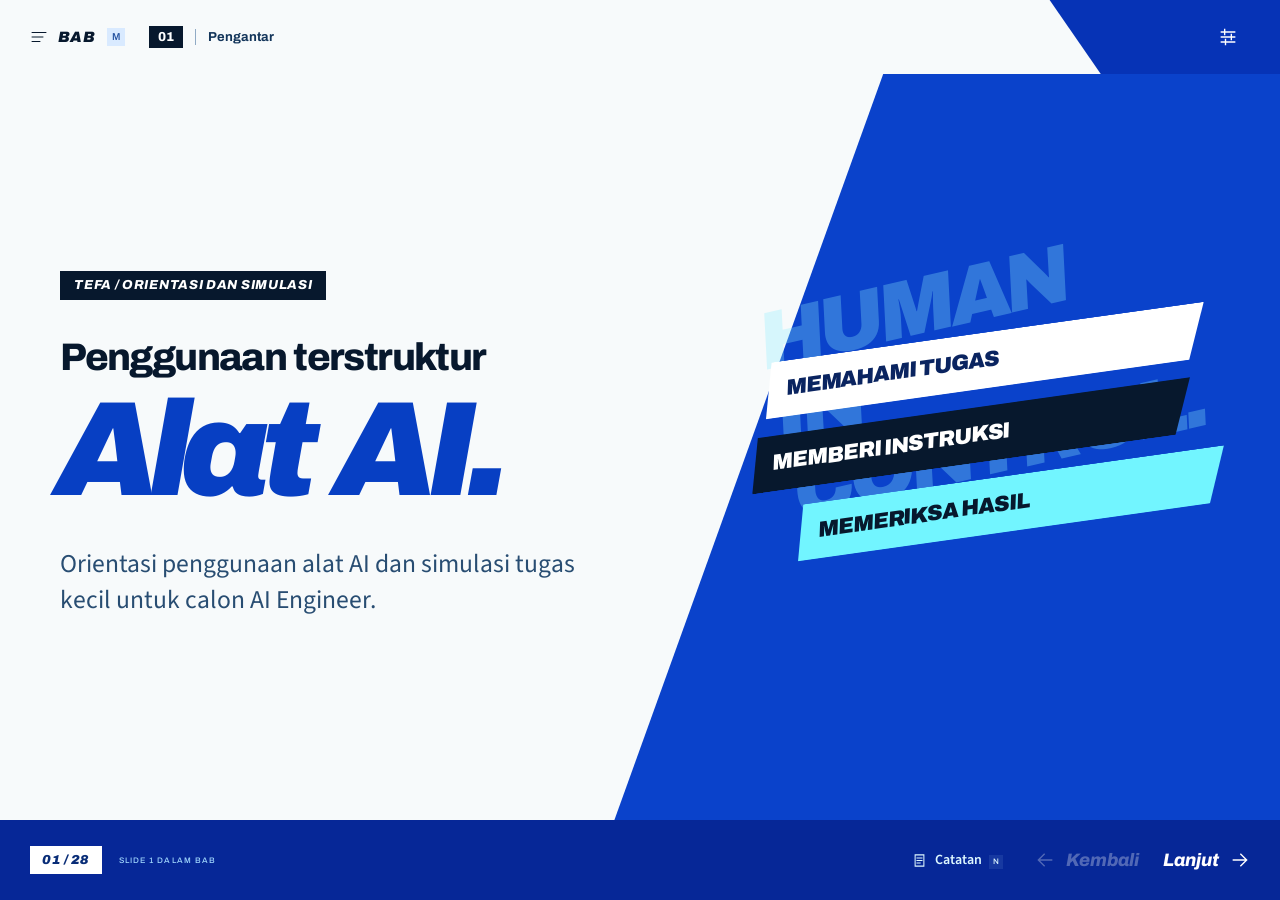
==== index.html @ 9e781122 "first commit" ====
<!doctype html>
<html lang="id">
<head>
  <meta charset="utf-8">
  <meta name="viewport" content="width=device-width, initial-scale=1">
  <meta name="theme-color" content="#07182d">
  <meta name="description" content="Presentasi pemateri TEFA tentang mengarahkan pekerjaan AI, menilai rencana, dan menerima hasil berdasarkan bukti.">
  <title>Belajar Menggunakan AI untuk Membantu Coding · TEFA</title>
  <link rel="icon" href="favicon.svg" type="image/svg+xml">
  <link rel="stylesheet" href="styles.css">
  <link rel="stylesheet" href="calendar.css">
  <link rel="stylesheet" href="pause-menu.css">
  <link rel="stylesheet" href="presentation.css">
  <script src="content.js" defer></script>
  <script src="water.js" defer></script>
  <script src="calendar.js" defer></script>
  <script src="pause-menu.js" defer></script>
  <script src="app.js" defer></script>
</head>
<body>
  <svg class="svg-library" xmlns="http://www.w3.org/2000/svg" aria-hidden="true"><defs>
    <symbol id="i-arrow" viewBox="0 0 24 24"><path d="M4 12h15M13 5l7 7-7 7"/></symbol>
    <symbol id="i-close" viewBox="0 0 24 24"><path d="m5 5 14 14M19 5 5 19"/></symbol>
    <symbol id="i-menu" viewBox="0 0 24 24"><path d="M3 6h18M3 12h14M3 18h10"/></symbol>
    <symbol id="i-settings" viewBox="0 0 24 24"><path d="M4 6h16M4 12h16M4 18h16M8 3v6M16 9v6M9 15v6"/></symbol>
    <symbol id="i-notes" viewBox="0 0 24 24"><path d="M5 3h14v18H5zM8 8h8M8 12h8M8 16h5"/></symbol>
    <symbol id="i-check" viewBox="0 0 24 24"><path d="m5 12 4 4L20 5"/></symbol>
    <symbol id="i-full" viewBox="0 0 24 24"><path d="M9 3H3v6m12-6h6v6M3 15v6h6m12-6v6h-6"/></symbol>
  </defs></svg>
  <a class="skip-link" href="#slide">Langsung ke materi</a>

  <div id="app-shell" class="app-shell">
    <header class="topbar">
      <button id="menu-button" class="chapter-trigger" aria-label="Buka menu bab (M)" aria-haspopup="dialog"><svg><use href="#i-menu"/></svg><span>BAB</span><kbd>M</kbd></button>
      <div class="chapter-context"><span id="chapter-label">01</span><span class="context-divider"></span><strong id="chapter-name">Pengantar</strong></div>
      <div class="header-right"><span id="phase-moon" aria-hidden="true"></span><button id="settings-button" class="icon-button" aria-label="Buka kontrol pemateri" title="Kontrol pemateri"><svg><use href="#i-settings"/></svg></button></div>
    </header>
    <main id="stage" class="stage" aria-label="Materi presentasi"><article id="slide" class="slide" tabindex="-1"></article></main>
    <footer class="slide-footer">
      <div class="footer-location"><strong id="deck-counter">01 / 28</strong><span id="local-counter">SLIDE 1 DALAM BAB</span></div>
      <div class="footer-controls"><button id="notes-button" class="notes-toggle" aria-label="Catatan pemateri" aria-expanded="false" aria-controls="notes-panel"><svg aria-hidden="true"><use href="#i-notes"/></svg><span>Catatan <kbd>N</kbd></span></button><div class="slide-navigation"><button id="previous-button" class="nav-button" aria-label="Slide sebelumnya"><svg class="arrow-back"><use href="#i-arrow"/></svg><span>Kembali</span></button><button id="next-button" class="nav-button nav-next" aria-label="Slide berikutnya"><span>Lanjut</span><svg><use href="#i-arrow"/></svg></button></div></div>
    </footer>
    <section id="notes-panel" class="notes-panel" aria-labelledby="notes-title" hidden><div class="notes-heading"><h2 id="notes-title">Catatan pemateri</h2><button id="close-notes" class="icon-button" aria-label="Tutup catatan"><svg><use href="#i-close"/></svg></button></div><ul id="notes-content"></ul></section>
  </div>
  <button id="exit-clean" class="exit-clean" hidden>Keluar fokus materi <kbd>Esc</kbd></button>

  <dialog id="chapter-menu" class="chapter-menu" aria-labelledby="menu-heading">
    <canvas id="water-surface" class="water-surface" aria-hidden="true"></canvas>
    <div class="menu-cut" aria-hidden="true"><span class="menu-title menu-title--light">TEFA</span><div class="menu-title-mask"><span class="menu-title">TEFA</span></div></div>
    <div class="menu-eyebrow"><span id="menu-heading">PERJALANAN MATERI</span></div>
    <nav id="chapter-nav" class="chapter-nav" aria-label="Pilih bab"></nav>
    <section class="pause-topics" aria-labelledby="menu-topic-heading"><h2 id="menu-topic-heading">DALAM BAB INI</h2><ul id="menu-topics"></ul></section>
    <aside class="menu-preview" aria-label="Ringkasan pilihan"><span class="menu-preview-label">BUKA BAB</span><h2 id="menu-preview-name">Pengantar</h2><p id="menu-preview-description"></p></aside>
    <div class="menu-actions"><span class="menu-help"><kbd>↑</kbd> <kbd>↓</kbd> pilih</span><button id="open-menu-selection" class="pause-command"><kbd>Enter</kbd><span>Buka bab</span></button><button id="close-menu" class="menu-close pause-command"><kbd>Esc</kbd><span>Kembali</span></button></div>
    <div class="pause-shards" aria-hidden="true"><i></i><i></i><i></i><i></i></div>
  </dialog>

  <dialog id="settings-dialog" class="modal settings-modal" aria-labelledby="settings-title">
    <div class="modal-head"><div><span class="small-label">PEMATERI</span><h2 id="settings-title">Kontrol presentasi</h2></div><button class="icon-button" data-close-dialog aria-label="Tutup kontrol"><svg><use href="#i-close"/></svg></button></div>
    <div class="setting-list">
      <button id="fullscreen-button"><span>Layar penuh</span><span id="fullscreen-state">Buka <kbd>F</kbd></span></button>
      <button id="clean-button" aria-pressed="false"><span>Fokus materi</span><span id="clean-state">Nonaktif <kbd>P</kbd></span></button>
      <button id="motion-button" aria-pressed="true"><span>Transisi</span><span id="motion-state">Aktif <kbd>T</kbd></span></button>
      <button id="water-button" aria-pressed="true"><span>Gerak air pada menu</span><span id="water-state">Aktif <kbd>L</kbd></span></button>
      <button id="glossary-button"><span>Daftar istilah</span><span> Buka ↗</span></button>
      <button id="home-button"><span>Kembali ke awal</span><span><kbd>Home</kbd></span></button>
    </div>
    <p class="modal-foot">Panah kiri/kanan memindahkan slide. <kbd>B</kbd> membuka pembahasan atau respons berikutnya. Semua perpindahan dilakukan manual.</p>
  </dialog>
  <dialog id="glossary-dialog" class="modal" aria-labelledby="glossary-title"><div class="modal-head"><div><span class="small-label">PANDUAN</span><h2 id="glossary-title">Daftar istilah</h2></div><button class="icon-button" data-close-dialog aria-label="Tutup daftar istilah"><svg><use href="#i-close"/></svg></button></div><dl id="glossary-list" class="glossary-list"></dl></dialog>
  <dialog id="prompt-dialog" class="modal prompt-modal" aria-labelledby="prompt-title"><div class="modal-head"><div><span class="small-label">CONTOH INSTRUKSI / PEMATERI</span><h2 id="prompt-title">Instruksi lengkap</h2></div><button class="icon-button" data-close-dialog aria-label="Tutup instruksi"><svg><use href="#i-close"/></svg></button></div><div id="full-prompt-content" class="full-prompt-content"></div><button id="copy-full-prompt" class="action-button">Salin instruksi <span aria-hidden="true">↗</span></button><p id="copy-status" class="copy-status" role="status"></p></dialog>

  <div id="chapter-transition" class="chapter-transition" role="dialog" aria-modal="true" aria-labelledby="transition-title" hidden>
    <div class="calendar-band" aria-hidden="true"></div>
    <div class="calendar-month"><span>TEFA</span><small>BAB</small><strong id="transition-number">08</strong></div>
    <div class="calendar-heading"><span class="calendar-eyebrow">PERJALANAN MATERI</span><h2 id="transition-title"><span id="transition-title-text">Simulasi bersama AI</span></h2></div>
    <svg id="calendar-axis" class="calendar-axis" aria-hidden="true"><line id="calendar-axis-line"/></svg><div id="calendar-track" class="calendar-track" aria-hidden="true"></div><div class="calendar-current-ring" aria-hidden="true"><i></i><i></i><i></i></div><div id="transition-moon" class="calendar-focus-moon" aria-hidden="true"></div><div class="calendar-full-light" aria-hidden="true"></div><button id="skip-transition" class="skip-transition">Lewati transisi <svg><use href="#i-arrow"/></svg></button>
  </div>
  <div id="announcer" class="sr-only" aria-live="polite" aria-atomic="true"></div>
  <div id="notice" class="notice" role="status" hidden></div>
  <noscript><p class="noscript-message">Aktifkan JavaScript untuk membuka presentasi. Materi tersedia lokal tanpa layanan AI.</p></noscript>
</body>
</html>
---- styles.css ----
@charset "UTF-8";
@font-face{font-family:Archivo;src:url('assets/fonts/archivo-latin.woff2') format('woff2');font-weight:100 900;font-style:normal;font-display:swap}
@font-face{font-family:Archivo;src:url('assets/fonts/archivo-italic-latin.woff2') format('woff2');font-weight:100 900;font-style:italic;font-display:swap}
@font-face{font-family:'Source Sans 3';src:url('assets/fonts/source-sans-3-latin.woff2') format('woff2');font-weight:200 900;font-style:normal;font-display:swap}
:root{color-scheme:dark;--navy:#07182d;--deep:#031024;--blue:#144df2;--cyan:#56e9f4;--white:#f7fafb;--gold:#ffe6a0;--red:#fe3159;--muted:#9eafc6;--line:#8198b633;--heading:Archivo,Arial,sans-serif;--body:'Source Sans 3',Arial,sans-serif;--page:clamp(36px,5.6vw,108px);--body-size:clamp(23px,1.9vw,34px);--ease:cubic-bezier(.16,1,.3,1)}
*{box-sizing:border-box}
body{margin:0;background:var(--navy);color:var(--white);font:400 20px/1.45 var(--body);overflow:hidden;-webkit-font-smoothing:antialiased}
button{font:inherit;color:inherit;border:0;border-radius:0;cursor:pointer;touch-action:manipulation}
button:disabled{opacity:.3;cursor:default}
button,a{-webkit-tap-highlight-color:transparent}
:focus,:focus-visible{outline:none}
button::-moz-focus-inner{border:0}
button:focus-visible{color:var(--cyan)}
a{color:inherit;text-underline-offset:4px}
button svg{width:20px;height:20px;fill:none;stroke:currentColor;stroke-width:1.65;stroke-linecap:square;stroke-linejoin:miter;flex-shrink:0}
button:hover:not(:disabled){color:var(--cyan)}
h1,h2,h3,p,blockquote,dl,dd{margin:0}
ul,ol{margin:0}
[hidden]{display:none!important}
.svg-library{position:absolute;width:0;height:0;overflow:hidden}
.sr-only{position:absolute;width:1px;height:1px;margin:-1px;padding:0;overflow:hidden;clip:rect(0,0,0,0);white-space:nowrap;border:0}
.skip-link{position:fixed;left:12px;top:12px;z-index:150;padding:12px 18px;background:white;color:var(--navy);transform:translateY(-160%);font-weight:700}
.skip-link:focus{transform:none}
kbd{font:500 10px/1 var(--heading);padding:4px 5px;background:#a5c3f01c;color:inherit;display:inline-block}
.app-shell{height:100dvh;display:flex;flex-direction:column;position:relative;isolation:isolate}
.topbar{height:78px;flex-shrink:0;padding:0 32px;display:flex;align-items:center;gap:26px;position:relative;z-index:2}
.chapter-trigger{display:flex;align-items:center;gap:10px;min-height:42px;background:transparent;font:800 11px var(--heading);letter-spacing:1.4px;padding:6px 0}
.chapter-trigger svg{width:18px;height:18px}
.chapter-trigger kbd{color:#879ebd;margin-left:2px}
.chapter-context{display:flex;align-items:center;gap:12px;color:#b7c5d8;font:500 11px var(--heading)}
#chapter-label{color:var(--cyan);font-weight:800}
.context-divider{height:16px;width:1px;background:#7c92ae4d}
.chapter-context strong{font-weight:500}
.header-right{margin-left:auto;display:flex;align-items:center;gap:25px}
.lunar-status{display:flex;align-items:center;gap:9px;font:500 10px var(--heading);color:#cbd7e9;text-transform:uppercase;letter-spacing:1.1px}
#phase-moon{width:26px;height:26px;color:var(--cyan)}
.full-moon-material #phase-moon{color:var(--gold)}
.moon-svg{display:block;width:100%;height:100%;overflow:visible}
.icon-button{width:38px;min-height:38px;background:transparent;display:inline-flex;align-items:center;justify-content:center;padding:7px}
.icon-button:hover,.icon-button:focus-visible{background:#96b6e119}
.stage{flex:1;min-height:0;overflow:auto;position:relative;scrollbar-width:thin;scrollbar-color:#45658e var(--navy)}
.slide{position:relative;min-height:100%;display:flex;flex-direction:column;padding:35px var(--page) 30px;overflow-wrap:break-word;isolation:isolate}
.slide::after{content:"";position:absolute;right:0;bottom:0;width:14%;height:5px;background:var(--blue);pointer-events:none}
.slide-heading{position:relative;z-index:1;flex-shrink:0;margin-bottom:clamp(25px,4vh,45px)}
.eyebrow{font:600 10px/1.3 var(--heading);letter-spacing:2.1px;color:var(--muted);margin-bottom:18px}
.slide-heading h1{font:800 clamp(38px,3.9vw,70px)/1.07 var(--heading);letter-spacing:-2.3px;max-width:1160px;text-wrap:balance}
.small-label{font:700 10px/1.4 var(--heading);letter-spacing:1.5px;text-transform:uppercase;display:block;color:var(--muted)}
.slide-note{font-size:clamp(18px,1.35vw,24px);line-height:1.4;color:#b8c8dd;margin-top:25px;max-width:1150px;padding-left:15px;position:relative}
.slide-note::before{content:"";position:absolute;left:0;top:8px;width:3px;height:calc(100% - 14px);min-height:10px;background:var(--cyan)}
.slide-footer{height:83px;flex-shrink:0;display:flex;align-items:center;justify-content:space-between;padding:0 32px;gap:20px;position:relative;z-index:2}
.footer-location{display:flex;align-items:center;gap:17px}
#deck-counter{font:700 13px var(--heading);letter-spacing:1px;color:#d5e1f1;white-space:nowrap}
#local-counter{font:500 8px var(--heading);letter-spacing:1.1px;color:#758ba8}
.footer-controls{display:flex;align-items:center;gap:32px}
.notes-toggle{display:flex;align-items:center;gap:8px;background:transparent;color:#8fa7c8;font-size:12px;padding:9px 0}
.notes-toggle svg{width:15px;height:15px}
.notes-toggle kbd{font-size:8px;padding:3px 4px;margin-left:4px}
.notes-toggle[aria-expanded=true]{color:var(--cyan)}
.slide-navigation{display:flex;align-items:center;gap:24px}
.nav-button{display:flex;align-items:center;gap:11px;background:transparent;padding:10px 0;font:600 14px var(--heading);min-height:44px}
.nav-next{color:var(--cyan);font-weight:800}
.arrow-back{transform:rotate(180deg)}
.nav-button:hover svg{transform:translateX(4px)}
.nav-button:hover .arrow-back{transform:rotate(180deg) translateX(4px)}
.nav-button svg{transition:transform 180ms var(--ease)}
.action-button{display:inline-flex;align-items:center;justify-content:space-between;gap:22px;min-height:43px;padding:12px 17px;background:var(--cyan);color:var(--navy);font:700 12px/1.3 var(--heading);align-self:flex-start}
.action-button:hover:not(:disabled),.action-button:focus-visible{background:white;color:var(--navy)}
.action-button svg{width:16px;height:16px}
.text-button{background:transparent;display:inline-flex;align-items:center;gap:12px;padding:10px 0;font:600 12px/1.3 var(--heading);color:#a6c5ed}
.text-button:focus-visible{background:#96b6e119;color:white}
.text-button svg{width:15px;height:15px}
.finding{border-left:3px solid var(--cyan);padding:0 0 0 18px;margin-top:23px}
.finding .small-label{color:var(--cyan);font-size:9px;margin-bottom:9px}
.finding h2{font:700 clamp(22px,1.85vw,32px)/1.2 var(--heading);letter-spacing:-.7px;margin-bottom:8px}
.finding p{font-size:clamp(21px,1.65vw,28px);line-height:1.4;color:#c6d8ef}

/* 01 — Pembuka: tipografi dan satu objek geometris sebagai pusat komposisi. */
.slide--cover{padding-top:10px;overflow:hidden;justify-content:center}
.slide--cover::before{content:"";position:absolute;inset:0;z-index:-1;background:#1049eb;clip-path:polygon(77% 0,100% 0,100% 100%,58% 100%)}
.slide--cover::after{display:none}
.cover-composition{display:grid;grid-template-columns:1.6fr 1fr;gap:35px;align-items:center;padding-bottom:25px;flex:1}
.cover-type{padding-top:25px;z-index:1}
.cover-type .eyebrow{color:#a2b5d1;letter-spacing:2.5px;margin-bottom:40px}
.cover-intro{display:block;font:700 clamp(28px,3.1vw,55px)/1.08 var(--heading);letter-spacing:-1.7px;margin-bottom:5px}
.cover-word{display:block;font:900 italic clamp(90px,12.6vw,235px)/.98 var(--heading);letter-spacing:-.085em;color:var(--cyan);margin-left:-7px;white-space:nowrap}
.cover-subtitle{font-size:clamp(24px,2vw,36px);line-height:1.4;max-width:560px;color:#d7e2f1;margin-top:27px}
.cover-keywords{display:flex;flex-direction:column;gap:11px;margin-top:47px}
.cover-keywords span{display:flex;align-items:center;gap:15px;font:600 9px var(--heading);letter-spacing:1.5px}
.cover-keywords b{font-weight:600;color:#637e9f;font-size:9px}
.cover-device{position:relative;aspect-ratio:1;display:flex;align-items:center;justify-content:center;transform:rotate(-12deg);margin-left:-20px}
.device-disc{width:86%;height:86%;border-radius:50%;background:var(--white);color:var(--navy);position:relative;display:flex;align-items:center;justify-content:center}
.device-disc>span{font:900 italic clamp(94px,12vw,200px)/1 var(--heading);letter-spacing:-.11em;margin-right:25px}
.device-disc svg{position:absolute;width:34%;height:34%;right:-5%;top:4%;fill:none;stroke:var(--cyan);stroke-width:15;stroke-linecap:square}
.device-axis{position:absolute;width:125%;height:1px;background:#b4ceff75;transform:rotate(-30deg)}
.device-label{position:absolute;right:-3%;bottom:0;transform:rotate(12deg);font:500 9px/1.7 var(--heading);letter-spacing:2px;text-align:right}
.device-label strong{font-weight:800;color:white}

/* 02 — Pembagian peran dengan satu hierarki kontras utama. */
.roles-layout{display:grid;grid-template-columns:1.08fr 60px 1fr;gap:30px;align-items:center;margin:auto 0;padding:12px 0}
.roles-layout h2{font:800 clamp(28px,3vw,52px)/1.05 var(--heading);letter-spacing:-1.7px;margin:19px 0 25px;max-width:470px}
.role-human h2{color:var(--cyan)}
.roles-layout ul{list-style:none;padding:0;display:grid;gap:13px;font-size:var(--body-size);line-height:1.35}
.roles-layout li{padding-left:15px;position:relative}
.roles-layout li::before{content:"";width:4px;height:4px;background:currentColor;position:absolute;left:0;top:.6em}
.role-ai{color:#bdcce0}
.role-ai h2{color:white}
.role-cross{font:300 45px var(--heading);color:#405b7b;align-self:center}

/* 03 — Perbandingan dengan bidang terang dan penanda yang kontras. */
.slide--comparison{color:var(--navy);background:var(--white)}
.slide--comparison::before{content:"";position:absolute;inset:0;z-index:-1;background:#e6eef3;clip-path:polygon(56% 0,100% 0,100% 100%,41% 100%)}
.slide--comparison .eyebrow{color:#506982}
.comparison-layout{display:grid;grid-template-columns:1fr 1fr;gap:9%;margin:auto 0;padding-bottom:15px}
.comparison-side{position:relative;padding-top:15px}
.comparison-index{display:block;font:900 italic 70px/1 var(--heading);color:#194fe9;letter-spacing:-5px;margin-bottom:30px}
.comparison-side .small-label{color:#46627e}
.comparison-side h2{font:800 clamp(28px,2.9vw,50px)/1.1 var(--heading);letter-spacing:-1.5px;margin:14px 0 21px;max-width:500px}
.comparison-side p{font-size:var(--body-size);line-height:1.4;max-width:470px;color:#28435e}
.slide--comparison .slide-note{color:#47647f}
.slide--comparison .slide-note::before{background:#194fe9}

/* 04 — Situasi konkret melalui ilustrasi perilaku aplikasi. */
.situation-layout{display:grid;grid-template-columns:1fr 1fr;gap:7%;align-items:center;margin:auto 0}
.form-illustration{background:#f5fafb;color:var(--navy);padding:24px 26px 19px;position:relative;box-shadow:11px 11px 0 #134ae140}
.illustration-top{display:flex;justify-content:space-between;gap:10px;font:700 8px/1.3 var(--heading);letter-spacing:1.1px;color:#506e90;padding-bottom:24px}
.illustration-top span:last-child{color:#8aa0b8;font-size:7px}
.illustration-field>span{display:block;font:600 9px var(--heading);letter-spacing:1px;color:#67829d;margin-bottom:12px}
.illustration-field strong{display:block;background:#e5eef3;min-height:65px;padding:17px;font-size:24px;font-weight:400;color:#658198;white-space:pre-wrap}
.illustration-result{display:flex;gap:11px;align-items:center;padding:26px 0 20px;font-size:clamp(22px,1.85vw,32px);line-height:1.2}
.illustration-result strong{font-weight:600}
.result-dot{width:8px;height:8px;border-radius:50%;flex-shrink:0}
.illustration-result.success{color:#19724f}.success .result-dot{background:#19724f}
.illustration-result.error{color:#a12f45}.error .result-dot{background:#a12f45}
.illustration-caption{display:block;font-size:11px;color:#6c849b;padding-top:10px;border-top:1px solid #d0dfe7}
.situation-reading>.small-label{color:var(--cyan);margin-bottom:14px}
.large-reading{font-size:clamp(26px,2.1vw,37px);line-height:1.35;font-weight:500;margin-bottom:25px;max-width:560px}
.situation-reading .finding{margin-top:22px}

/* 05 — Brief dan kriteria memakai susunan editorial bernomor. */
.brief-layout{display:grid;gap:25px;margin:auto 0;padding:10px 0}
.brief-layout>div{display:grid;grid-template-columns:.55fr 1fr;gap:40px;align-items:baseline;border-bottom:1px solid var(--line);padding-bottom:23px}
.brief-layout dt{font:700 clamp(23px,1.8vw,32px)/1.2 var(--heading);letter-spacing:-.5px}
.brief-layout dt span{display:inline-block;min-width:53px;font-size:13px;color:var(--cyan);letter-spacing:0}
.brief-layout dd{font-size:var(--body-size);line-height:1.4;color:#d1dff0}
.criteria-layout{display:grid;gap:23px;margin:auto 0;max-width:1150px}
.criteria-layout section{display:grid;grid-template-columns:50px 1fr 27px;gap:25px;padding:0 0 24px;border-bottom:1px solid var(--line);align-items:center}
.criteria-number{font:500 14px var(--heading);color:#7297c1}
.criteria-layout h2{font:700 clamp(24px,2vw,35px)/1.2 var(--heading);margin-bottom:7px;letter-spacing:-.7px}
.criteria-layout p{font-size:var(--body-size);color:#b7cde7;line-height:1.35}
.criteria-layout svg{fill:none;stroke:var(--cyan);stroke-width:1.5;width:26px;height:26px}

/* 06 — Peta alat: setiap lapisan punya tempat dan fungsi. */
.slide--ecosystem{background:#eaf3f6;color:var(--navy)}
.slide--ecosystem .eyebrow{color:#53718b}
.ecosystem-layout{display:grid;grid-template-columns:repeat(3,minmax(0,1fr));position:relative;margin:auto 0;gap:45px;padding:25px 0}
.ecosystem-layout section{min-width:0}
.ecosystem-layout .small-label{color:#627e96;margin-bottom:45px;font-size:9px}
.ecosystem-layout h2{font:900 italic clamp(38px,4vw,70px)/1 var(--heading);letter-spacing:-2.3px;margin-bottom:25px}
.ecosystem-layout section:first-child h2{color:var(--blue)}
.ecosystem-layout p{font-size:var(--body-size);line-height:1.35;color:#365470;max-width:350px}
.ecosystem-examples{font:600 10px/1.6 var(--heading);margin-top:32px;max-width:320px;color:#54728e}
.ecosystem-link{position:absolute;top:36%;font-size:30px;color:#84a3c1}
.link-one{left:30%}.link-two{left:65%}
.slide--ecosystem .slide-note{color:#44627e}
.slide--ecosystem .slide-note::before{background:var(--blue)}
.route-layout{display:flex;align-items:center;gap:30px;margin:auto 0;padding:25px 0}
.route-layout section{flex:1;min-width:0}
.route-number{font:500 12px var(--heading);color:#7294bc;display:block;margin-bottom:28px}
.route-layout h2{font:800 clamp(30px,3.3vw,56px)/1 var(--heading);letter-spacing:-1.7px;color:var(--cyan);margin-bottom:20px}
.route-layout p{font-size:var(--body-size);line-height:1.35;color:#bed2ec}
.route-connector{font-size:35px;color:#47688f}

/* 07 — Pilihan bagian instruksi menjelaskan fungsi setiap informasi. */
.prompt-layout{display:grid;grid-template-columns:.65fr 1.4fr;gap:8%;align-items:center;margin:auto 0;padding:10px 0}
.prompt-selector{display:grid;gap:11px}
.prompt-selector button{background:transparent;display:flex;align-items:center;justify-content:flex-start;gap:17px;padding:17px 12px;text-align:left;color:#7694bb;font:700 15px var(--heading);letter-spacing:1px;min-height:54px}
.prompt-selector button span{font-size:10px;font-weight:500;min-width:22px}
.prompt-selector button b{margin-left:auto;font-size:21px;visibility:hidden}
.prompt-selector button[aria-pressed=true]{background:var(--cyan);color:var(--navy);clip-path:polygon(3% 0,100% 0,97% 100%,0 100%)}
.prompt-selector button[aria-pressed=true] b{visibility:visible}
.prompt-selector button:focus-visible{background:var(--white);color:var(--navy)}
.prompt-reading .small-label{margin-bottom:24px}
.prompt-reading blockquote{font:700 clamp(27px,2.7vw,46px)/1.23 var(--heading);letter-spacing:-1.3px;max-width:740px}
.prompt-reading .text-button{margin-top:28px}
.context-layout{display:grid;grid-template-columns:1fr 1.1fr;gap:9%;align-items:center;margin:auto 0}
.context-core{position:relative}
.context-core .small-label{color:var(--cyan);margin-bottom:22px}
.context-core h2{font:800 clamp(32px,3.4vw,59px)/1.05 var(--heading);letter-spacing:-2px;max-width:480px}
.context-mark{display:block;font:500 90px/1 var(--heading);color:var(--cyan);margin-top:20px}
.context-layout dl{display:grid;gap:24px}
.context-layout dl>div{border-top:1px solid var(--line);padding-top:17px}
.context-layout dt{color:var(--cyan);font:600 16px var(--heading);margin-bottom:9px}
.context-layout dd{font-size:var(--body-size);line-height:1.35;color:#ccdef1}
.layers-layout{display:grid;grid-template-columns:repeat(3,minmax(0,1fr));gap:50px;margin:auto 0;align-items:start}
.layer-top{display:flex;align-items:center;gap:14px;padding-bottom:24px;border-bottom:1px solid var(--line);margin-bottom:28px}
.layer-number{font:600 12px var(--heading);color:#607fa6}
.layer-top .small-label{color:var(--cyan)}
.layers-layout h2{font:800 clamp(26px,2.5vw,43px)/1.1 var(--heading);letter-spacing:-1.2px;margin-bottom:25px}
.layers-layout p{font-size:var(--body-size);line-height:1.4;color:#bfd3eb}

/* 08 — Titik pemeriksaan, koreksi, dan kendali akses. */
.checkpoints-layout{display:grid;grid-template-columns:repeat(3,minmax(0,1fr));gap:45px;list-style:none;padding:20px 0;margin:auto 0}
.checkpoint-index{display:block;font:900 italic 70px/1 var(--heading);color:var(--cyan);letter-spacing:-5px;margin-bottom:30px}
.checkpoints-layout h2{font:700 clamp(25px,2vw,35px)/1.15 var(--heading);letter-spacing:-.8px;margin-bottom:20px;max-width:300px}
.checkpoints-layout p{font-size:var(--body-size);line-height:1.4;color:#bdcfe4}
.feedback-layout{display:grid;grid-template-columns:.7fr 1.5fr;gap:65px;align-items:start;margin:auto 0;padding:15px 0}
.feedback-vague{color:#7c96b5}
.feedback-vague p{font-size:clamp(25px,2vw,35px);line-height:1.35;margin-top:20px}
.feedback-specific .small-label{color:var(--cyan);margin-bottom:20px}
.feedback-specific blockquote{font-size:clamp(27px,2.3vw,40px);line-height:1.4;color:#ecf4ff}
.feedback-bottom{display:grid;grid-template-columns:1fr 1.5fr;gap:40px;align-items:start;margin-top:20px}
.feedback-bottom .finding{margin-top:0}
.boundaries-layout{display:grid;grid-template-columns:1fr 1fr;gap:9%;align-items:center;margin:auto 0}
.boundary-statement{font:800 clamp(33px,3.6vw,63px)/1.05 var(--heading);color:var(--cyan);letter-spacing:-2px;max-width:510px}
.boundaries-layout dl{display:grid;gap:24px}
.boundaries-layout dt{font:700 17px var(--heading);margin-bottom:8px}
.boundaries-layout dd{font-size:var(--body-size);line-height:1.35;color:#bacce3}
.assignment-layout{display:grid;grid-template-columns:1fr 1fr;gap:10%;margin:auto 0;align-items:start}
.assignment-layout h2{font:800 clamp(36px,4vw,70px)/1.03 var(--heading);letter-spacing:-2.4px;color:var(--cyan);margin-top:22px;max-width:550px}
.assignment-layout ul{padding-left:22px;display:grid;gap:23px;font-size:var(--body-size);line-height:1.35}
.assignment-layout li::marker{color:var(--cyan)}
.assignment-aside{font-size:clamp(20px,1.45vw,26px);color:#8aa6c8;line-height:1.4;margin-top:33px;padding-top:24px;border-top:1px solid var(--line)}
.workflow-layout{display:grid;grid-template-columns:repeat(5,minmax(0,1fr));gap:28px;list-style:none;padding:0;margin:auto 0}
.workflow-layout li{position:relative;border-top:2px solid #3d699e;padding-top:18px;min-width:0}
.workflow-layout li:first-child{border-color:var(--cyan)}
.workflow-layout li>span{display:block;font:600 12px var(--heading);color:var(--cyan);margin-bottom:28px}
.workflow-layout h2{font:700 clamp(22px,1.9vw,32px)/1.17 var(--heading);letter-spacing:-.7px;max-width:180px}
.workflow-layout b{position:absolute;right:0;top:11px;font-size:25px;color:#57799e;font-weight:400}

/* 09 — Simulasi: energi transisi battle, fokus tetap pada keputusan manusia. */
.slide--mission{background:#0b3fe3;overflow:hidden;justify-content:center}
.slide--mission::before{content:"";position:absolute;inset:0;background:var(--cyan);clip-path:polygon(73% 0,100% 0,100% 100%,46% 100%);z-index:-1}
.slide--mission::after{display:none}
.mission-layout{position:relative;isolation:isolate}
.mission-layout .eyebrow{color:#d5e5ff}
.mission-layout h1{font:900 italic clamp(65px,7.6vw,136px)/.97 var(--heading);letter-spacing:-.07em;max-width:1000px;margin:35px 0 50px;position:relative;z-index:1}
.mission-bottom{max-width:600px}
.mission-bottom p{font-size:clamp(23px,1.9vw,34px);line-height:1.35;color:#e7f2ff}
.mission-bottom>span{font-size:12px;display:block;color:#aac6ff;margin-top:20px}
.mission-moon{position:absolute;right:0;top:6%;width:clamp(180px,23vw,400px);height:clamp(180px,23vw,400px);z-index:-1;color:#fff2c7;transform:rotate(-15deg)}
.conversation-layout{display:grid;grid-template-columns:.5fr 1.5fr;gap:70px;margin:auto 0;align-items:start}
.conversation-count{display:flex;align-items:baseline;gap:14px;margin-top:28px}
.conversation-count strong{font:900 italic 110px/1 var(--heading);color:var(--cyan);letter-spacing:-8px}
.conversation-count>span{font:500 18px var(--heading);color:#5f80a9}
.conversation-layout aside>p{font-size:22px;line-height:1.4;color:#607fa5;margin-top:24px}
.speaker-label{display:table;background:var(--cyan);color:var(--navy);padding:7px 10px;font:800 9px var(--heading);letter-spacing:1.2px;margin-bottom:28px}
.speaker-label.speaker-ai{background:var(--white)}
.conversation-stage blockquote{font-size:clamp(28px,2.6vw,46px);line-height:1.3;max-width:870px;color:#e9f2ff}
.conversation-actions{display:flex;align-items:center;justify-content:space-between;gap:20px;margin-top:35px}
.scope-layout{margin:auto 0;max-width:1100px}
.scope-layout>.small-label{color:var(--gold);margin-bottom:20px}
.scope-layout>blockquote{font:800 clamp(30px,3.4vw,59px)/1.1 var(--heading);letter-spacing:-1.7px;margin-bottom:22px}
.scope-layout>p{font-size:var(--body-size);color:#a1b9d5;margin-bottom:25px}
.scope-layout .finding{max-width:950px}
.scope-layout .finding h2{color:var(--gold)}
.scope-layout .finding p{font-size:clamp(23px,1.85vw,32px)}
.outcome-layout{display:grid;grid-template-columns:1fr 1fr;gap:8%;align-items:center;margin:auto 0;padding:10px 0}
.outcome-label{color:var(--gold);margin-bottom:18px}
.outcome-symbol{display:block;font:600 85px/1 var(--heading);color:var(--gold);margin-bottom:18px}
.outcome-explanation h2{font:800 clamp(29px,2.9vw,50px)/1.1 var(--heading);letter-spacing:-1.5px;margin-bottom:28px;max-width:520px}
.is-full-moon .action-button{background:var(--gold)}
.is-full-moon .action-button:hover:not(:disabled),.is-full-moon .action-button:focus-visible{background:white}

/* 10 — Bukti dan keputusan: status memakai teks serta warna. */
.evidence-layout{display:grid;grid-template-columns:.9fr 1.2fr;gap:9%;align-items:center;margin:auto 0;padding:5px 0}
.claim .small-label{color:#6e8bad;margin-bottom:20px}
.claim blockquote{font:800 clamp(37px,4.1vw,70px)/1.06 var(--heading);letter-spacing:-2.2px;color:#899eb9}
.evidence-facts{display:grid;gap:20px}
.fact{display:grid;grid-template-columns:105px 1fr;gap:16px;align-items:baseline;border-bottom:1px solid var(--line);padding-bottom:17px}
.fact>span{font:700 9px var(--heading);letter-spacing:.7px}
.fact p{font-size:clamp(23px,1.85vw,32px);line-height:1.3}
.fact-0>span{color:#8edbd1}.fact-1>span{color:#ff9bb1}.fact-2>span{color:var(--gold)}
.evidence-decision{display:grid;grid-template-columns:.9fr 1.2fr;gap:9%;align-items:start;margin-top:24px}
.evidence-decision .finding{margin-top:0}
.request-layout{max-width:1100px;margin:auto 0}
.request-layout blockquote{font-size:clamp(28px,2.5vw,44px);line-height:1.35;border-left:4px solid var(--gold);padding-left:28px}
.request-layout>div{display:flex;gap:35px;flex-wrap:wrap;margin-top:35px}
.request-layout>div>span{font:600 11px var(--heading);color:#99b4d6;display:flex;gap:10px}
.request-layout b{color:var(--gold);font-size:9px}
.decision-layout{display:grid;grid-template-columns:1fr 1fr;gap:9%;align-items:center;margin:auto 0}
.decision-layout ol{list-style:none;padding:0;display:grid;gap:26px}
.decision-layout li{display:flex;gap:18px;font-size:var(--body-size);line-height:1.35;max-width:520px}
.decision-layout li>span{font:600 11px var(--heading);color:#678ab3;padding-top:8px}
.decision-conclusion{padding-left:30px;border-left:1px solid #758ca958}
.decision-conclusion .small-label{color:var(--gold);margin-bottom:25px}
.decision-conclusion h2{font:800 clamp(32px,3.3vw,58px)/1.05 var(--heading);letter-spacing:-2px}
.decision-conclusion>span:last-child{font:500 90px/1 var(--heading);display:block;color:var(--gold);margin-top:25px}
.report-layout{display:grid;grid-template-columns:repeat(3,minmax(0,1fr));gap:45px;margin:auto 0}
.report-index{font:500 12px var(--heading);color:#627d9f;display:block;margin-bottom:25px}
.report-layout h2{font:700 11px/1.4 var(--heading);letter-spacing:1.2px;color:var(--gold);margin-bottom:24px}
.report-layout p{font-size:var(--body-size);line-height:1.4;color:#d2e0f0}
.habits-layout{display:grid;grid-template-columns:repeat(3,minmax(0,1fr));gap:45px;margin:auto 0;align-items:start}
.habits-layout section>strong{display:block;font:900 italic clamp(70px,7.6vw,130px)/1 var(--heading);color:var(--gold);letter-spacing:-6px;margin-bottom:25px}
.habits-layout section>span{font-size:17px;color:#91a9c6;display:block;margin-bottom:13px}
.habits-layout h2{font:800 clamp(27px,2.6vw,46px)/1.08 var(--heading);letter-spacing:-1.4px}
.slide--closing{background:var(--white);color:var(--navy);justify-content:center;overflow:hidden}
.slide--closing::before{content:"";position:absolute;right:-20%;top:-30%;width:65%;height:160%;background:#d8f7f9;transform:rotate(22deg);z-index:-1}
.closing-layout{position:relative;padding:15px 0 70px}
.closing-layout .eyebrow{color:#64798d;margin-bottom:40px}
.closing-layout h1{font:800 clamp(33px,4.7vw,82px)/1.09 var(--heading);letter-spacing:-2.7px;max-width:1100px}
.closing-layout>p:not(.eyebrow){font-size:clamp(22px,1.8vw,32px);color:#527087;margin-top:30px}
.closing-word{position:absolute;right:-10px;bottom:-60px;font:900 italic clamp(46px,6.5vw,110px)/1 var(--heading);letter-spacing:-5px;color:#073cce}

/* Menu overlay: tempat navigasi, bukan sidebar permanen. */
.chapter-menu{position:fixed;inset:0;width:100vw;height:100dvh;max-width:none;max-height:none;margin:0;padding:0;background:#1046d2;color:white;border:0;overflow:hidden}
.chapter-menu::backdrop{background:#07182d}
.water-surface{position:absolute;inset:0;width:100%;height:100%;display:block;z-index:0}
.chapter-menu::before{content:"";position:absolute;inset:0;background:linear-gradient(#04cfe6,#0838cc 42%,#0216a3);z-index:-1}
.menu-cut{position:absolute;left:-2%;top:0;bottom:0;width:27%;z-index:1;pointer-events:none}
.menu-cut::before,.menu-title-mask{position:absolute;inset:0;clip-path:polygon(0 0,100% 0,26% 100%,0 100%)}
.menu-cut::before{content:"";background:#f7fafb}
.menu-cut .menu-title{position:absolute;left:7vw;top:50%;writing-mode:vertical-rl;transform:translateY(-50%) rotate(180deg);font:900 clamp(54px,min(16vw,18dvh),220px)/.95 var(--heading);letter-spacing:-.065em;white-space:nowrap}
.menu-title{color:#07111f}
.menu-title--light{color:#f7fafb}
.menu-eyebrow{position:absolute;top:5%;left:28%;right:7%;display:flex;justify-content:space-between;font:700 9px var(--heading);letter-spacing:2px;color:#c5e7ff;z-index:2}
.chapter-nav{--menu-type-size:clamp(28px,min(3.5vw,5.2dvh),62px);--menu-row-height:6.5dvh;--menu-stagger:1;position:absolute;left:27%;top:19%;width:46%;display:flex;flex-direction:column;z-index:3;isolation:isolate}
.chapter-tab{display:flex;align-items:center;gap:17px;position:relative;align-self:flex-start;flex-shrink:0;z-index:2;height:clamp(35px,6.6dvh,68px);background:transparent;padding:0 12px 0 calc(8px + var(--offset));width:max-content;max-width:100%;text-align:left;color:#56eff8}
.chapter-nav .chapter-tab{height:calc(var(--menu-row-height)*var(--row-size));margin-left:calc(var(--offset)*var(--menu-stagger));padding:0 18px;transform:translateY(var(--label-shift,0px)) rotate(var(--tilt));transform-origin:0 50%;transition:transform .3s var(--ease)}
.tab-name{font:900 italic clamp(25px,3.1vw,54px)/1 var(--heading);letter-spacing:-1.8px;white-space:nowrap;display:block;transform:translateY(var(--label-shift,0));transition:transform .3s var(--ease),color .15s}
.chapter-tab .tab-name{font-size:calc(var(--menu-type-size)*var(--label-scale));transform:none}
.chapter-tab.is-preview{color:#070d1c}
.chapter-tab:hover:not(:disabled){color:inherit}
.chapter-tab.is-preview:hover:not(:disabled){color:#070d1c}
.menu-cursor{position:absolute;left:0;top:0;z-index:1;pointer-events:none;transition:transform .34s var(--ease),width .3s var(--ease),height .3s var(--ease);transform-origin:0 0;width:350px;height:70px}
.menu-cursor::before{content:"";position:absolute;inset:0;background:#fe3159;clip-path:polygon(0 100%,3px 12px,100% 0,calc(100% - 6px) 100%);transform:translate(5px,5px)}
.menu-cursor svg{position:relative;width:100%;height:100%;overflow:visible;display:block}
.cursor-white{fill:white}
.chapter-menu .menu-preview{position:absolute;left:auto;right:6%;top:auto;bottom:16%;width:23%;z-index:2}
.menu-preview-label{display:block;font:600 8px var(--heading);letter-spacing:2px;color:#b8e7ff;margin-bottom:18px}
.menu-preview h2{font:800 clamp(19px,1.8vw,30px)/1.1 var(--heading);letter-spacing:-.8px;margin-bottom:18px}
.menu-preview>p{font-size:clamp(17px,1.5vw,24px);line-height:1.45;color:#c1e1ff;max-width:320px}
.menu-preview-phase{display:flex;align-items:center;gap:12px;margin-top:32px;font:500 10px var(--heading);letter-spacing:.6px}
#menu-preview-moon{width:35px;height:35px;color:var(--cyan)}
.preview-full #menu-preview-moon{color:var(--gold)}
.menu-actions{position:absolute;bottom:5%;left:28%;right:7%;display:flex;justify-content:space-between;align-items:center;gap:20px;z-index:4}
.menu-help{font-size:11px;color:#b1cfff}
.menu-help>span{padding:0 5px;color:#688bca}
.menu-help kbd{margin-right:3px}
.menu-close{display:flex;align-items:center;gap:17px;background:transparent;font:700 12px var(--heading);padding:11px 0;min-height:42px}
.menu-close kbd{color:#a5c5f4;font-size:9px}
.menu-opening .menu-cut{animation:menu-cut-in .38s var(--ease) both}
.menu-opening .chapter-tab{animation:menu-item-in .4s var(--ease) calc(var(--order)*22ms) both}
.menu-opening .menu-preview{animation:preview-in .45s var(--ease) .1s both}
.menu-opening .menu-cursor{animation:cursor-in .45s var(--ease) .15s both}
.menu-closing .chapter-tab{transition:none;animation:menu-item-out .17s ease-in calc(var(--order)*4ms) both}
.menu-closing .menu-preview{animation:preview-out .17s ease-in both}
@keyframes menu-cut-in{from{transform:translateX(-100%) rotate(-5deg)}to{transform:translateX(0) rotate(0)}}
@keyframes menu-item-in{from{opacity:0;translate:-50px 14px}to{opacity:1;translate:0 0}}
@keyframes menu-item-out{to{opacity:0;translate:45px -10px}}
@keyframes preview-in{from{opacity:0;translate:35px 0}to{opacity:1;translate:0 0}}
@keyframes preview-out{to{opacity:0;translate:50px -15px}}
@keyframes cursor-in{from{opacity:0;scale:.8 1}to{opacity:1;scale:1 1}}
.menu-open .app-shell{filter:blur(2px);transform:scale(.985);transition:transform 300ms var(--ease),filter 200ms}

/* Kontrol pemateri dan catatan tidak mengambil ruang materi. */
.modal{background:#f3f8fa;color:var(--navy);border:0;padding:32px 35px;width:min(740px,calc(100vw - 40px));max-height:86dvh;overflow:auto;margin:auto;box-shadow:12px 12px 0 #010f2b55}
.modal::backdrop{background:#020d21bf;backdrop-filter:blur(4px)}
.modal-head{display:flex;justify-content:space-between;gap:20px;align-items:flex-start;margin-bottom:25px}
.modal-head .small-label{color:#6b829b;font-size:9px;margin-bottom:8px}
.modal-head h2{font:800 32px/1.1 var(--heading);letter-spacing:-1.1px}
.modal .icon-button{color:var(--navy);margin-top:-7px;margin-right:-10px}
.modal .icon-button:hover,.modal .icon-button:focus-visible{color:#174fe2;background:#174fe215}
.setting-list{display:flex;flex-direction:column}
.setting-list>button{display:flex;align-items:center;justify-content:space-between;gap:20px;min-height:59px;background:transparent;border-bottom:1px solid #c9d9e6;padding:14px 0;text-align:left;color:#133c66;font-size:19px}
.setting-list>button>span:last-child{color:#7690ac;font:500 11px var(--heading);white-space:nowrap}
.setting-list>button[aria-pressed=true]>span:last-child{color:#0a63b5}
.setting-list>button:hover,.setting-list>button:focus-visible{color:#114fe8;background:#cfecfa80}
.setting-list kbd{background:#dfebf3;font-size:9px;margin-left:6px}
.modal-foot{font-size:15px;line-height:1.5;color:#688199;margin-top:23px}
.glossary-list>div{display:grid;grid-template-columns:180px 1fr;gap:23px;padding:17px 0;border-top:1px solid #c9d9e6}
.glossary-list dt{font:700 15px/1.4 var(--heading);color:#184475}
.glossary-list dd{font-size:19px;line-height:1.5;color:#3f5d7c}
.full-prompt-content p{font-size:21px;line-height:1.55;margin-bottom:20px}
.prompt-modal .action-button{background:#1353e5;color:white;margin-top:8px}
.copy-status{font-size:16px;color:#295c8e;margin-top:14px}
.notes-panel{position:absolute;left:var(--page);right:var(--page);bottom:78px;z-index:8;background:#eef6fa;color:#0c315e;padding:24px 28px;max-height:42dvh;overflow:auto;box-shadow:0 -25px 100px #010b23a8;border-top:4px solid var(--cyan)}
.notes-heading{display:flex;justify-content:space-between;align-items:center;gap:20px;margin-bottom:10px}
.notes-heading h2{font:700 16px var(--heading);letter-spacing:-.3px}
.notes-panel ul{padding-left:20px;columns:2;column-gap:35px;font-size:19px;line-height:1.55}
.notes-panel li{break-inside:avoid;padding:0 0 10px 4px}
.notes-panel .icon-button{color:#153e6f}
.exit-clean{position:fixed;right:20px;top:15px;z-index:20;min-height:35px;display:flex;align-items:center;gap:12px;background:#f0f8fa;color:#123759;padding:8px 12px;font:600 10px var(--heading)}
.clean-mode .topbar,.clean-mode .notes-toggle,.clean-mode .notes-panel{display:none!important}
.clean-mode .slide{padding-top:55px}
.clean-mode .slide-footer{height:68px}
.clean-mode #local-counter{display:none}
.notice{position:fixed;bottom:95px;left:30px;z-index:130;background:white;color:#18385d;font-size:16px;padding:14px 19px;max-width:400px;border-left:4px solid var(--cyan)}
.motion-off *,.motion-off *::before,.motion-off *::after{animation:none!important;transition:none!important;scroll-behavior:auto!important}
.noscript-message{position:fixed;inset:25%;background:white;color:var(--navy);padding:30px;z-index:200}

@media(min-width:1700px){
  .topbar{height:92px;padding-left:45px;padding-right:45px}.slide-footer{height:98px;padding-left:45px;padding-right:45px}.slide{padding-top:45px;padding-bottom:40px}.chapter-context{font-size:13px}.chapter-trigger{font-size:12px}.nav-button{font-size:17px}.lunar-status{font-size:12px}#phase-moon{width:30px;height:30px}.eyebrow{font-size:12px;margin-bottom:22px}.small-label{font-size:12px}.notes-toggle{font-size:15px}#deck-counter{font-size:15px}#local-counter{font-size:10px}.action-button{font-size:14px;min-height:48px;padding:15px 20px}.text-button{font-size:15px}.form-illustration{padding:32px 36px 25px}.illustration-top{font-size:11px;padding-bottom:30px}.illustration-top span:last-child{font-size:9px}.illustration-field>span{font-size:12px}.illustration-field strong{font-size:30px;min-height:85px;padding:22px}.illustration-caption{font-size:14px}.illustration-result{padding:34px 0 27px}.finding h2{font-size:33px}.speaker-label{font-size:12px;padding:9px 13px}.fact>span{font-size:12px}.fact{grid-template-columns:130px 1fr}.menu-eyebrow{font-size:11px}.menu-preview-label{font-size:10px}.menu-preview-phase{font-size:12px}#menu-preview-moon{width:43px;height:43px}.menu-close{font-size:14px}.menu-help{font-size:14px}
}
@media(max-width:1100px){
  :root{--page:45px;--body-size:24px}.topbar{height:67px;padding:0 24px}.slide-footer{height:76px;padding:0 24px}.slide{padding-top:27px;padding-bottom:24px}.slide-heading h1{font-size:42px;letter-spacing:-1.5px}.slide-heading{margin-bottom:28px}.cover-word{font-size:130px}.cover-intro{font-size:33px}.cover-device{margin-left:-30px}.cover-subtitle{font-size:25px}.cover-keywords{margin-top:32px}.cover-type .eyebrow{margin-bottom:30px}.cover-composition{gap:18px}.roles-layout{gap:18px;grid-template-columns:1fr 35px 1fr}.roles-layout h2{font-size:33px;letter-spacing:-1.1px}.ecosystem-layout{gap:25px}.ecosystem-layout .small-label{font-size:8px;margin-bottom:32px}.ecosystem-layout h2{font-size:43px}.ecosystem-examples{font-size:9px}.ecosystem-link{font-size:25px}.comparison-index{font-size:61px;margin-bottom:23px}.comparison-side h2{font-size:33px;letter-spacing:-1.2px}.prompt-layout{gap:6%;grid-template-columns:.65fr 1.4fr}.prompt-selector button{font-size:13px;gap:8px}.prompt-reading blockquote{font-size:31px}.context-core h2{font-size:40px}.layers-layout{gap:30px}.layers-layout h2{font-size:29px}.checkpoints-layout{gap:27px}.checkpoints-layout h2{font-size:26px}.checkpoint-index{font-size:59px;margin-bottom:24px}.feedback-layout{gap:37px}.feedback-specific blockquote{font-size:28px}.feedback-bottom{gap:25px;grid-template-columns:.8fr 1.4fr}.feedback-vague p{font-size:26px}.boundary-statement{font-size:43px}.assignment-layout{gap:8%}.assignment-layout h2{font-size:47px}.workflow-layout{gap:21px}.workflow-layout h2{font-size:24px}.conversation-layout{gap:40px}.conversation-count strong{font-size:90px}.conversation-stage blockquote{font-size:31px}.speaker-label{margin-bottom:23px}.claim blockquote{font-size:47px}.evidence-facts{gap:16px}.fact{grid-template-columns:83px 1fr;gap:12px}.fact p{font-size:24px}.fact>span{font-size:8px}.request-layout blockquote{font-size:30px}.decision-conclusion h2{font-size:40px}.report-layout,.habits-layout{gap:30px}.habits-layout h2{font-size:32px}.slide-note{font-size:19px}.menu-preview-number{letter-spacing:-10px}.chapter-nav{left:25%;width:45%}.tab-name{font-size:34px;letter-spacing:-1.2px}.chapter-tab{gap:11px}.menu-preview{left:73%;width:22%}.menu-cut{width:26%}.menu-preview h2{font-size:20px}.menu-preview>p{font-size:18px}.menu-cut span{font-size:160px;left:-200px}.menu-preview-number{font-size:135px}
}
@media(max-width:1100px){.chapter-nav{--menu-type-size:clamp(28px,min(3.7vw,5.2dvh),42px);--menu-stagger:.66}}
@media(max-height:790px) and (min-width:851px){
  .topbar{height:62px}.slide-footer{height:72px}.slide{padding-top:24px;padding-bottom:22px}.slide-heading{margin-bottom:25px}.slide-heading h1{font-size:clamp(35px,3.4vw,52px)}.eyebrow{margin-bottom:14px;font-size:9px}.slide-note{margin-top:20px;font-size:18px}.cover-type .eyebrow{margin-bottom:26px}.cover-word{font-size:clamp(110px,11.5vw,180px)}.cover-subtitle{margin-top:20px}.cover-keywords{margin-top:30px;gap:9px}.roles-layout h2{margin:15px 0 21px}.roles-layout ul{gap:11px}.comparison-index{font-size:60px;margin-bottom:20px}.comparison-side h2{margin:11px 0 18px}.illustration-top{padding-bottom:20px}.illustration-result{padding:22px 0 15px}.large-reading{font-size:28px;margin-bottom:21px}.finding{margin-top:18px}.finding h2{font-size:24px}.finding p{font-size:23px}.brief-layout{gap:21px}.brief-layout>div{padding-bottom:19px}.context-layout dl{gap:20px}.context-mark{font-size:65px}.layers-layout h2{margin-bottom:22px}.layer-top{margin-bottom:22px;padding-bottom:21px}.checkpoint-index{font-size:60px;margin-bottom:25px}.feedback-specific blockquote{font-size:29px}.feedback-layout{padding:5px 0}.feedback-bottom{margin-top:15px}.scope-layout>blockquote{font-size:42px;margin-bottom:18px}.scope-layout>p{margin-bottom:20px}.scope-layout .finding p{font-size:24px}.conversation-stage blockquote{font-size:32px}.conversation-count strong{font-size:95px}.conversation-actions{margin-top:26px}.mission-layout h1{font-size:clamp(66px,7vw,110px);margin:25px 0 38px}.mission-bottom p{font-size:27px}.outcome-symbol{font-size:68px}.outcome-explanation h2{font-size:37px}.fact p{font-size:25px}.fact{padding-bottom:14px}.evidence-facts{gap:17px}.evidence-decision{margin-top:20px}.report-layout p{font-size:26px}.habits-layout section>strong{font-size:85px;margin-bottom:20px}.closing-layout h1{font-size:58px}.closing-layout{padding-bottom:50px}.closing-word{bottom:-40px}
}
@media(max-width:850px){
  :root{--page:34px;--body-size:24px}.topbar{height:70px;padding:0 22px;gap:19px}.slide-footer{height:78px;padding:0 22px}.chapter-trigger kbd{display:none}.chapter-context{font-size:10px;gap:9px}.header-right{gap:12px}.lunar-status{font-size:8px;letter-spacing:.6px}#phase-moon{width:24px;height:24px}.slide{padding-top:25px;padding-bottom:25px}.slide-heading h1{font-size:39px;letter-spacing:-1.4px}.slide-heading{margin-bottom:32px}.cover-composition{grid-template-columns:1.5fr .7fr;gap:10px}.cover-device{margin-left:-35px;margin-right:-10px}.cover-word{font-size:clamp(90px,15vw,135px);letter-spacing:-.08em}.cover-intro{font-size:31px}.cover-subtitle{font-size:25px}.device-disc>span{font-size:90px}.device-axis{width:120%}.device-label{right:0;bottom:-15px;font-size:7px;letter-spacing:1px}.cover-keywords{margin-top:35px}.roles-layout{grid-template-columns:1fr 1fr;gap:32px}.role-cross{display:none}.roles-layout h2{font-size:32px;letter-spacing:-.8px}.roles-layout ul{font-size:23px}.comparison-layout{gap:8%}.comparison-side h2{font-size:32px}.comparison-side p{font-size:24px}.ecosystem-layout{gap:24px}.ecosystem-layout h2{font-size:38px;letter-spacing:-1.5px}.ecosystem-layout p{font-size:23px}.ecosystem-link{display:none}.ecosystem-examples{margin-top:25px}.route-layout{gap:24px}.route-layout h2{font-size:36px}.route-layout p{font-size:23px}.route-connector{font-size:26px}.context-layout{gap:8%}.context-core h2{font-size:38px}.context-layout dd{font-size:23px}.layers-layout{gap:26px}.layers-layout h2{font-size:27px}.layers-layout p{font-size:23px}.feedback-specific blockquote{font-size:28px}.feedback-bottom{grid-template-columns:1fr}.feedback-vague p{font-size:26px}.boundaries-layout{gap:9%}.boundary-statement{font-size:38px;letter-spacing:-1.4px}.assignment-layout h2{font-size:42px;letter-spacing:-1.6px}.assignment-aside{font-size:21px}.workflow-layout{gap:18px;grid-template-columns:repeat(3,minmax(0,1fr))}.workflow-layout li{margin-bottom:20px}.workflow-layout h2{font-size:24px}.conversation-layout{gap:30px;grid-template-columns:.45fr 1.3fr}.conversation-count strong{font-size:74px;letter-spacing:-5px}.conversation-count>span{font-size:15px}.conversation-layout aside>p{font-size:19px}.conversation-stage blockquote{font-size:29px}.conversation-actions{gap:15px}.scope-layout>blockquote{font-size:37px;letter-spacing:-1.2px}.outcome-explanation h2{font-size:34px;letter-spacing:-1.1px}.outcome-layout{gap:7%}.form-illustration{padding:21px}.illustration-result{font-size:25px}.illustration-field strong{font-size:22px}.claim blockquote{font-size:40px}.evidence-layout{gap:7%;grid-template-columns:.75fr 1.25fr}.fact{grid-template-columns:1fr;gap:7px}.fact>span{font-size:9px}.fact p{font-size:25px}.evidence-decision{grid-template-columns:1fr;gap:20px}.request-layout blockquote{font-size:29px}.decision-conclusion h2{font-size:35px;letter-spacing:-1.2px}.report-layout{gap:27px}.report-layout p{font-size:24px}.report-layout h2{font-size:9px;letter-spacing:.7px}.habits-layout h2{font-size:30px;letter-spacing:-1px}.habits-layout section>strong{font-size:74px}.closing-layout h1{font-size:48px;letter-spacing:-1.8px}.closing-word{font-size:62px;letter-spacing:-3px;bottom:-35px}.closing-layout>p:not(.eyebrow){font-size:24px}.footer-controls{gap:22px}.footer-location{gap:12px}#local-counter{display:none}.notes-panel{left:25px;right:25px}.notes-panel ul{columns:1;font-size:18px}.clean-mode .slide{padding-top:58px}
  .chapter-nav{left:23%;top:15%;width:59%}.chapter-tab{height:6.3dvh;gap:11px}.tab-name{font-size:clamp(26px,4.8vw,39px);letter-spacing:-1.4px}.chapter-tab{padding-left:calc(6px + var(--offset)*.6)}.tab-number{font-size:9px;min-width:18px}.menu-preview{left:73%;top:27%;width:22%}.menu-preview-number{font-size:110px;letter-spacing:-8px}.menu-preview>p{font-size:17px}.menu-preview h2{font-size:18px}.menu-preview-phase{font-size:9px;gap:8px}#menu-preview-moon{width:28px;height:28px}.menu-eyebrow{left:25%;right:6%}.menu-cut{width:25%}.menu-actions{left:24%;right:6%}.menu-help{font-size:10px}.menu-close{font-size:11px}
}
@media(max-width:850px){.chapter-nav{--menu-type-size:clamp(28px,4.8vw,42px);--menu-stagger:.45;top:20%}.chapter-menu .menu-preview{display:none}}
@media(max-width:600px){
  :root{--page:24px;--body-size:22px}.topbar{height:64px;gap:15px;padding:0 20px}.chapter-trigger{font-size:10px;letter-spacing:1px;gap:7px}.chapter-trigger svg{width:17px;height:17px}.chapter-context{gap:8px;font-size:9px}.chapter-context strong{max-width:95px;line-height:1.25}.header-right{gap:8px}.lunar-status>span:last-child{display:none}#phase-moon{width:25px;height:25px}.icon-button{width:32px;min-height:34px}.icon-button svg{width:18px;height:18px}.slide{padding-top:24px;padding-bottom:26px}.slide-heading{margin-bottom:29px}.eyebrow{font-size:8px;letter-spacing:1.4px;margin-bottom:15px}.slide-heading h1{font-size:35px;letter-spacing:-1.2px;line-height:1.1;text-wrap:initial}.small-label{font-size:9px}.slide-note{font-size:18px;margin-top:25px}.slide-footer{height:73px;padding:0 20px;gap:12px}.footer-location{min-width:58px}#deck-counter{font-size:10px;letter-spacing:.5px}.notes-toggle span{display:none}.notes-toggle svg{width:18px;height:18px}.notes-toggle{padding:10px 2px}.footer-controls{gap:19px}.slide-navigation{gap:18px}.nav-button{font-size:11px;gap:7px}.nav-button svg{width:17px;height:17px}.action-button{font-size:11px;min-height:43px;gap:15px;padding:12px 14px}.finding{padding-left:14px;margin-top:23px}.finding h2{font-size:24px}.finding p{font-size:22px}.cover-composition{grid-template-columns:1fr;align-content:start;padding-bottom:15px}.slide--cover{justify-content:flex-start}.cover-type{padding-top:25px}.cover-type .eyebrow{font-size:8px;letter-spacing:1.5px;margin-bottom:35px}.cover-intro{font-size:26px;letter-spacing:-1.1px}.cover-word{font-size:clamp(75px,23vw,120px);letter-spacing:-.085em;margin-left:-3px}.cover-subtitle{font-size:25px;margin-top:25px;max-width:300px}.cover-keywords{margin-top:31px;gap:11px}.cover-keywords span{font-size:8px;letter-spacing:.7px;gap:12px}.cover-device{position:relative;width:170px;margin:15px 0 0 auto;opacity:1}.device-disc>span{font-size:83px}.device-disc svg{width:35%;height:35%}.device-label{font-size:6px;bottom:-8px;right:0}.device-axis{width:115%}.slide--cover::before{clip-path:polygon(100% 35%,100% 100%,20% 100%)}
  .roles-layout{grid-template-columns:1fr;gap:31px;padding:3px 0}.roles-layout h2{font-size:32px;margin:13px 0 17px}.roles-layout ul{font-size:22px;gap:10px}.role-ai{padding-top:25px;border-top:1px solid var(--line)}.comparison-layout{grid-template-columns:1fr;gap:36px;padding:0}.comparison-side{padding-top:5px}.comparison-index{font-size:49px;margin-bottom:18px;letter-spacing:-3px}.comparison-side h2{font-size:31px;margin:11px 0 17px}.comparison-side p{font-size:23px}.comparison-side+.comparison-side{border-top:1px solid #b7cad8;padding-top:25px}.slide--comparison::before{clip-path:polygon(0 53%,100% 45%,100% 100%,0 100%)}
  .situation-layout{grid-template-columns:1fr;gap:33px;padding:5px 0}.form-illustration{padding:21px;box-shadow:6px 6px 0 #134ae140}.illustration-top{font-size:7px;letter-spacing:.7px;padding-bottom:22px}.illustration-top span:last-child{font-size:7px}.illustration-field strong{font-size:22px;min-height:60px;padding:16px}.illustration-result{padding:23px 0 19px;font-size:25px}.illustration-caption{font-size:10px}.large-reading{font-size:27px;line-height:1.35;margin-bottom:22px}.situation-reading>.small-label{font-size:9px}.brief-layout{gap:27px;padding:0}.brief-layout>div{grid-template-columns:1fr;gap:14px;padding-bottom:23px}.brief-layout dt{font-size:23px}.brief-layout dt span{min-width:36px;font-size:11px}.brief-layout dd{font-size:24px}.criteria-layout{gap:25px}.criteria-layout section{grid-template-columns:29px 1fr 20px;gap:11px;padding-bottom:22px;align-items:start}.criteria-number{font-size:11px;padding-top:6px}.criteria-layout h2{font-size:24px;line-height:1.2;margin-bottom:10px}.criteria-layout p{font-size:23px}.criteria-layout svg{width:20px;height:20px;margin-top:4px}
  .ecosystem-layout{grid-template-columns:1fr;gap:35px;padding:0}.ecosystem-layout .small-label{font-size:9px;margin-bottom:17px}.ecosystem-layout h2{font-size:43px;margin-bottom:18px;letter-spacing:-1.7px}.ecosystem-layout p{font-size:24px;max-width:none}.ecosystem-examples{font-size:10px;margin-top:20px}.ecosystem-layout section+section{border-top:1px solid #bdcfdb;padding-top:25px}.route-layout{flex-direction:column;align-items:flex-start;gap:20px;padding:0}.route-layout section{width:100%}.route-number{font-size:10px;margin-bottom:13px}.route-layout h2{font-size:36px;margin-bottom:13px}.route-layout p{font-size:24px}.route-connector{align-self:center;transform:rotate(90deg);font-size:27px;line-height:1.1}.prompt-layout{grid-template-columns:1fr;gap:29px;padding:0}.prompt-selector{grid-template-columns:repeat(3,minmax(0,1fr));gap:6px}.prompt-selector button{display:flex;align-items:center;justify-content:center;flex-direction:column;gap:8px;font-size:10px;letter-spacing:.4px;padding:12px 6px}.prompt-selector button span{min-width:auto;font-size:8px}.prompt-selector button b{display:none}.prompt-reading blockquote{font-size:30px;line-height:1.27;letter-spacing:-1px}.prompt-reading .small-label{font-size:9px;margin-bottom:18px}.context-layout{grid-template-columns:1fr;gap:30px}.context-core h2{font-size:37px;letter-spacing:-1.6px;max-width:330px}.context-core .small-label{margin-bottom:15px}.context-mark{display:none}.context-layout dl{gap:22px}.context-layout dt{font-size:15px}.context-layout dd{font-size:23px}.layers-layout{grid-template-columns:1fr;gap:31px}.layer-top{padding-bottom:15px;margin-bottom:20px}.layers-layout h2{font-size:28px;margin-bottom:16px}.layers-layout p{font-size:24px}.checkpoints-layout{grid-template-columns:1fr;gap:32px;padding:0}.checkpoint-index{font-size:50px;margin-bottom:17px;letter-spacing:-3px}.checkpoints-layout h2{font-size:26px;margin-bottom:13px}.checkpoints-layout p{font-size:24px}.feedback-layout{grid-template-columns:1fr;gap:26px;padding:0}.feedback-vague p{font-size:25px;margin-top:13px}.feedback-specific blockquote{font-size:27px}.feedback-specific .small-label{margin-bottom:15px}.feedback-bottom{gap:24px;margin-top:25px}.boundaries-layout{grid-template-columns:1fr;gap:32px}.boundary-statement{font-size:38px;letter-spacing:-1.5px;max-width:320px}.boundaries-layout dl{gap:25px}.boundaries-layout dt{font-size:16px}.boundaries-layout dd{font-size:24px}.assignment-layout{grid-template-columns:1fr;gap:30px}.assignment-layout h2{font-size:42px;letter-spacing:-1.7px;margin-top:18px}.assignment-layout ul{font-size:24px;gap:18px}.assignment-aside{font-size:21px;margin-top:26px;padding-top:20px}.workflow-layout{grid-template-columns:1fr;gap:0}.workflow-layout li{display:grid;grid-template-columns:30px 1fr;gap:12px;align-items:baseline;padding:19px 0;margin:0;border-top-width:1px}.workflow-layout li>span{font-size:10px;margin:0}.workflow-layout h2{font-size:25px;max-width:none;letter-spacing:-.5px}.workflow-layout b{font-size:20px;top:16px}.mission-layout h1{font-size:54px;letter-spacing:-3.5px;line-height:1.04;margin:25px 0 35px}.mission-bottom p{font-size:24px;max-width:290px}.mission-bottom>span{font-size:10px;max-width:250px;line-height:1.5}.mission-moon{width:170px;height:170px;top:24%;right:-35px;opacity:.35}.slide--mission::before{clip-path:polygon(100% 0,100% 100%,65% 100%)}
  .conversation-layout{grid-template-columns:1fr;gap:28px}.conversation-layout aside{display:flex;align-items:center;justify-content:space-between;gap:20px}.conversation-layout aside>.small-label{font-size:8px;max-width:135px}.conversation-count{margin:0;gap:9px}.conversation-count strong{font-size:47px;letter-spacing:-3px}.conversation-count>span{font-size:13px}.conversation-layout aside>p{display:none}.speaker-label{font-size:8px;padding:7px 9px;margin-bottom:20px}.conversation-stage blockquote{font-size:29px;line-height:1.35}.conversation-actions{align-items:center;gap:15px;margin-top:30px}.conversation-actions .text-button{font-size:11px}.conversation-actions .action-button{font-size:10px;gap:12px}.scope-layout>blockquote{font-size:35px;letter-spacing:-1px;line-height:1.14;margin-bottom:22px}.scope-layout>p{font-size:24px;line-height:1.4}.scope-layout .finding p{font-size:23px}.outcome-layout{grid-template-columns:1fr;gap:31px;padding:0}.outcome-symbol{font-size:55px;margin-bottom:16px}.outcome-explanation h2{font-size:31px;margin-bottom:24px;letter-spacing:-1px}.outcome-label{font-size:9px}.evidence-layout{grid-template-columns:1fr;gap:27px;padding:0}.claim blockquote{font-size:35px;letter-spacing:-1.4px;max-width:300px}.claim .small-label{font-size:9px;margin-bottom:14px}.evidence-facts{gap:18px}.fact{grid-template-columns:84px 1fr;gap:11px;padding-bottom:17px}.fact>span{font-size:8px;padding-top:5px}.fact p{font-size:23px;line-height:1.35}.evidence-decision{margin-top:26px}.request-layout blockquote{font-size:27px;line-height:1.4;padding-left:18px;border-left-width:3px}.request-layout>div{display:grid;gap:14px;margin-top:26px}.request-layout>div>span{font-size:10px}.decision-layout{grid-template-columns:1fr;gap:31px}.decision-layout ol{gap:20px}.decision-layout li{font-size:24px;gap:14px}.decision-layout li>span{font-size:9px}.decision-conclusion{padding:25px 0 0;border-left:0;border-top:1px solid var(--line)}.decision-conclusion .small-label{margin-bottom:19px;font-size:9px}.decision-conclusion h2{font-size:35px;letter-spacing:-1.3px;max-width:320px}.decision-conclusion>span:last-child{font-size:55px;margin-top:15px}.report-layout{grid-template-columns:1fr;gap:30px}.report-index{font-size:10px;margin-bottom:15px}.report-layout h2{font-size:10px;margin-bottom:17px}.report-layout p{font-size:24px}.report-layout section+section{border-top:1px solid var(--line);padding-top:24px}.habits-layout{grid-template-columns:1fr;gap:32px}.habits-layout section>strong{font-size:58px;margin-bottom:15px;letter-spacing:-3px}.habits-layout section>span{font-size:16px;margin-bottom:11px}.habits-layout h2{font-size:31px;letter-spacing:-1px;max-width:340px}.closing-layout{padding-bottom:60px}.closing-layout .eyebrow{margin-bottom:29px}.closing-layout h1{font-size:34px;line-height:1.14;letter-spacing:-1.3px}.closing-layout>p:not(.eyebrow){font-size:23px;margin-top:25px;max-width:300px}.closing-word{font-size:42px;letter-spacing:-2.2px;bottom:-25px;right:0}
  .menu-cut{width:16%}.menu-cut .menu-title{left:calc(2vw + 8px);font-size:clamp(28px,min(10vw,15dvh),52px)}.menu-eyebrow{top:6%;left:20%;right:7%;font-size:7px;letter-spacing:1.1px}.chapter-nav{left:17%;top:16%;width:78%}.chapter-tab{height:5.8dvh;min-height:32px;padding-left:calc(5px + var(--offset)*.45);gap:10px}.tab-name{font-size:clamp(21px,6.2vw,31px);letter-spacing:-1px}.tab-number{font-size:8px;min-width:15px}.menu-preview{left:23%;top:auto;bottom:12%;width:65%;display:grid;grid-template-columns:55px 1fr;column-gap:13px;align-items:center}.menu-preview-label{display:none}.menu-preview-number{font-size:44px;letter-spacing:-3px;margin:0;grid-row:1 / 3}.menu-preview h2{font-size:15px;letter-spacing:-.4px;margin:0 0 5px}.menu-preview>p{font-size:14px;line-height:1.35;max-width:none}.menu-preview-phase{display:none}.menu-actions{left:22%;right:7%;bottom:4%;justify-content:flex-end}.menu-help{display:none}.menu-close{font-size:10px;gap:10px;min-height:36px}.menu-close kbd{font-size:8px}.menu-cursor{transition-duration:.3s}
  .modal{padding:25px;width:calc(100vw - 32px);max-height:87dvh}.modal-head h2{font-size:27px;letter-spacing:-.8px}.modal-head .small-label{font-size:8px}.setting-list>button{font-size:17px;min-height:58px;gap:12px}.setting-list>button>span:last-child{font-size:10px}.modal-foot{font-size:15px}.glossary-list>div{grid-template-columns:1fr;gap:7px;padding:17px 0}.glossary-list dt{font-size:15px}.glossary-list dd{font-size:19px}.full-prompt-content p{font-size:20px}.notes-panel{left:16px;right:16px;bottom:70px;padding:20px;max-height:50dvh}.notes-panel ul{font-size:17px}.notes-heading h2{font-size:14px}.exit-clean{font-size:9px;right:15px;top:11px;gap:7px;min-height:33px}.clean-mode .slide{padding-top:58px}.clean-mode .slide-footer{height:63px}.notice{left:16px;right:16px;bottom:84px;font-size:15px}
}
@media(max-width:360px){.topbar{padding:0 16px;gap:11px}.chapter-context strong{max-width:77px}.header-right{gap:3px}.slide-footer{padding:0 16px}.footer-controls{gap:13px}.slide-navigation{gap:13px}.nav-button{font-size:10px;gap:6px}.nav-button svg{width:16px}.slide-heading h1{font-size:31px}.cover-intro{font-size:23px}.cover-word{font-size:24vw}.tab-name{font-size:21px}.menu-preview{bottom:10%;left:22%}.menu-preview-number{font-size:38px}.menu-preview>p{font-size:12px}.menu-preview h2{font-size:13px}.chapter-tab{height:5.8dvh;min-height:30px}.chapter-nav{top:16%}.menu-actions{bottom:2%}.fact{grid-template-columns:1fr;gap:5px}.conversation-actions{gap:12px}.conversation-actions .action-button{font-size:9px;padding:11px;gap:10px}}
@media(max-height:620px) and (min-width:601px){.chapter-tab{height:6.8dvh;min-height:30px}.chapter-nav{top:10%}.menu-eyebrow{top:3%}.tab-name{font-size:28px}.menu-preview-number{font-size:100px}.menu-preview{top:20%}.menu-preview>p{font-size:16px}.menu-actions{bottom:3%}.menu-preview-phase{margin-top:18px}}
@media(max-width:600px){
  .chapter-nav{--menu-type-size:clamp(23px,6.8vw,35px);--menu-row-height:6.1dvh;--menu-stagger:.22;top:16%}
  .chapter-nav .chapter-tab{padding:0 10px}
  .chapter-menu .menu-preview{left:22%;right:auto;bottom:11%;width:70%}
}
@media(max-width:360px){.chapter-nav{--menu-type-size:23px;--menu-row-height:6.1dvh}.chapter-menu .menu-preview{bottom:9%}}
@media(max-height:620px) and (min-width:601px){.chapter-nav{--menu-type-size:clamp(18px,min(3.2vw,4.9dvh),32px);--menu-row-height:6.1dvh;--menu-stagger:.65;top:20%}.chapter-nav .chapter-tab{min-height:0}}
@media(prefers-reduced-motion:reduce){*,*::before,*::after{animation:none!important;transition:none!important;scroll-behavior:auto!important}}
---- calendar.css ----
/* Komposisi pergantian bab dipertahankan dari versi yang disetujui. */
.chapter-transition{position:fixed;inset:0;z-index:100;overflow:hidden;isolation:isolate;background:#20212e;color:#fff;--date-size:clamp(44px,4.8vw,92px);--moon-size:clamp(48px,5.5vw,100px);--focus-x:60vw;--focus-y:70vh;--land-duration:450ms;--calendar-band:#0b50ae;--calendar-accent:#ffe800;--font:Arial,"Helvetica Neue",sans-serif;font-family:var(--font)}
.calendar-band{position:absolute;left:-35%;top:62%;width:170%;height:clamp(180px,28vh,330px);background:var(--calendar-band);transform:translateY(-50%) rotate(20deg);transform-origin:center}
.calendar-month{position:absolute;left:7.5%;top:16%;display:grid;grid-template-columns:auto auto;grid-template-rows:1fr 1fr;column-gap:20px;align-items:center}
.calendar-month>span{align-self:end;font:900 clamp(13px,1.3vw,23px)/1.1 var(--font)}
.calendar-month>small{align-self:start;margin-top:3px;font:700 clamp(10px,.8vw,15px)/1.2 var(--font)}
.calendar-month>strong{grid-column:2;grid-row:1 / 3;font:800 clamp(96px,10.5vw,178px)/.88 var(--font);letter-spacing:-.075em;padding-right:.08em}
.calendar-heading{position:absolute;left:46%;top:9%;width:46%}
.calendar-eyebrow{font-size:9px;letter-spacing:2px;font-weight:700;color:#aeb3c7}
.calendar-heading h2{margin:10px 0 12px;font:700 clamp(22px,2.1vw,38px)/1.1 var(--font);letter-spacing:-.7px;text-transform:uppercase}
.calendar-phase{font-size:clamp(10px,.9vw,15px);font-weight:700;letter-spacing:2px;text-transform:uppercase;color:#c4d2ef}
.calendar-axis{position:absolute;inset:0;width:100%;height:100%;overflow:visible}
.calendar-axis line{stroke:white;stroke-width:2;vector-effect:non-scaling-stroke}
.calendar-track{position:absolute;inset:0;pointer-events:none;will-change:transform}
.calendar-day{position:absolute;width:1px;height:1px}
.calendar-day-label{position:absolute;left:calc(var(--date-size) * -.55);top:calc(var(--date-size) * -.5);display:flex;align-items:baseline;gap:7px}
.calendar-day-number{font:900 var(--date-size)/1 var(--font);letter-spacing:-.065em}
.calendar-day-caption{display:block;white-space:nowrap;font-size:clamp(10px,1vw,18px);line-height:1.1;font-weight:700;letter-spacing:.7px}
.calendar-day.is-current .calendar-day-label{color:#fff}
.calendar-day-moon,.calendar-focus-moon{position:absolute;width:var(--moon-size);height:var(--moon-size)}
.calendar-day-moon{left:calc(var(--date-size) * var(--moon-offset,1.25));top:calc(var(--date-size) * .45);color:#f0f0f4}
.calendar-focus-moon{left:calc(var(--focus-x) + var(--date-size) * var(--moon-offset,1.25));top:calc(var(--focus-y) + var(--date-size) * .45);color:var(--calendar-accent);border-radius:50%;box-shadow:0 0 0 2px #2877ce}
.calendar-focus-moon::after{content:"";position:absolute;inset:1px;border:1px solid white;border-radius:50%}
.calendar-current-ring{position:absolute;left:var(--focus-x);top:var(--focus-y);width:clamp(115px,13vw,225px);height:clamp(115px,13vw,225px);transform:translate(-50%,-50%);pointer-events:none}
.calendar-current-ring i{position:absolute;inset:0;border:2px solid #73abff;border-radius:50%;opacity:0}
.is-landed .calendar-current-ring i{animation:calendar-selection var(--land-duration) cubic-bezier(.15,.65,.25,1) both}
.is-landed .calendar-current-ring i:nth-child(2){animation-delay:70ms}
.is-landed .calendar-current-ring i:nth-child(3){animation-delay:140ms}
.calendar-full-light{display:none;position:absolute;left:calc(var(--focus-x) + 25px);top:calc(var(--focus-y) + 20px);width:50vmin;height:50vmin;transform:translate(-50%,-50%);background:radial-gradient(closest-side,#ffe9ae24,transparent);pointer-events:none}
.full-moon{--calendar-accent:#fff1b4}
.full-moon .calendar-phase{color:var(--gold)}
.full-moon .calendar-month>strong{color:#fff8e7}
.full-moon .calendar-current-ring i{border-color:#fff0c1}
.full-moon.is-landed .calendar-full-light{display:block;animation:calendar-full-light var(--land-duration) ease-out both}
@media(max-width:600px){.chapter-transition{--moon-offset:1}}
.skip-transition{position:absolute;right:30px;bottom:25px;display:flex;align-items:center;gap:15px;min-height:44px;padding:10px 16px;background:#11132180;color:white;font-size:11px;font-weight:700}
.skip-transition:hover,.skip-transition:focus-visible{background:white;color:#061c72}
.is-changing .stage,.is-changing .slide-footer,.is-changing .topbar{opacity:0;transition:opacity 140ms ease}
.is-changing.is-revealing .stage,.is-changing.is-revealing .slide-footer,.is-changing.is-revealing .topbar{opacity:1;transition-duration:var(--reveal-duration,200ms)}
@keyframes calendar-selection{0%{opacity:.8;transform:scale(.35)}65%{opacity:.32;transform:scale(1.03)}100%{opacity:0;transform:scale(1.36)}}
@keyframes calendar-full-light{0%{opacity:0;transform:translate(-50%,-50%) scale(.45)}35%{opacity:1}100%{opacity:0;transform:translate(-50%,-50%) scale(1.8)}}
@media(max-width:600px){.chapter-transition{--date-size:44px;--moon-size:52px}.calendar-heading{left:22px;top:28px;width:calc(100% - 44px)}.calendar-heading h2{font-size:22px;line-height:1.15;margin:8px 0 10px}.calendar-eyebrow{font-size:8px;letter-spacing:1.5px}.calendar-phase{font-size:10px;letter-spacing:1.5px}.calendar-month{column-gap:14px}.calendar-month>strong{font-size:84px}.calendar-month>span{font-size:13px}.calendar-month>small{font-size:10px}.calendar-day-label{gap:5px}.calendar-day-caption{max-width:65px;font-size:9px;letter-spacing:.3px}.calendar-current-ring{width:118px;height:118px}.skip-transition{right:22px;bottom:25px}}
---- pause-menu.css ----
/* Pause composition follows the reference's wordmarks, triangular selection, and command corner. */
#chapter-menu{background:#0034bf;overflow:hidden;scrollbar-width:thin;scrollbar-color:#61eaf4 #0029b5}
#chapter-menu .water-surface{position:absolute;inset:0;z-index:0}
#chapter-menu .menu-cut{left:-2%;width:45%;z-index:1}
#chapter-menu .menu-cut::before,#chapter-menu .menu-title-mask{clip-path:ellipse(84% 97% at 0 0)}
#chapter-menu .menu-title{left:6vw;top:52%;font-size:clamp(84px,min(30dvh,30vw),400px);letter-spacing:-.065em}
#chapter-menu .menu-eyebrow{left:5%;right:auto;top:5%;color:#07182d;background:#fff;padding:10px 18px;letter-spacing:.8px;font:900 italic 13px Archivo,Arial,sans-serif;z-index:4;transform:rotate(-4deg)}
#chapter-nav{position:absolute;left:41%;top:28%;width:36%;height:55%;display:block;isolation:isolate;z-index:3;--pause-size:clamp(28px,min(3.55vw,5.3dvh),66px)}
#chapter-nav .chapter-tab{all:unset;box-sizing:border-box;position:absolute;left:var(--pose-x);top:var(--pose-y);min-height:44px;padding:2px 3px;cursor:pointer;transform:translateY(var(--pause-shift,0px)) rotate(var(--pose-angle));transform-origin:0 50%;transition:transform 280ms cubic-bezier(.16,1,.3,1);z-index:2;white-space:nowrap;touch-action:manipulation}
#chapter-nav .pause-label{position:relative;display:block;font:900 italic calc(var(--pause-size)*var(--word-scale)*var(--focus-size,1))/1 Archivo,Arial,sans-serif;letter-spacing:-.065em;transform:none;transition:font-size 180ms cubic-bezier(.16,1,.3,1)}
#chapter-nav .is-preview{--focus-size:1.14}
.pause-label-base{display:block;color:#62f1fa;background:linear-gradient(164deg,#a1ffff 0%,#62f2fc 38%,#2fc9ee 46%,#79ffff 53%,#52e9f4 83%);background-clip:text;-webkit-background-clip:text;-webkit-text-fill-color:transparent}
.pause-label-ink,.pause-label-flare{position:absolute;inset:0;opacity:1;pointer-events:none}
.pause-label-ink{color:#070d1c;clip-path:var(--pause-ink-clip,polygon(0 0,0 0,0 0))}
.pause-label-flare{color:#ff244e;clip-path:var(--pause-flare-clip,polygon(0 0,0 0,0 0))}
.is-preview .pause-label-base{background:none;-webkit-text-fill-color:#75f6ff}
.is-preview .pause-label-ink,.is-preview .pause-label-flare{opacity:1}
#chapter-nav .chapter-tab:focus-visible{outline:none}
#chapter-menu .pause-selector{position:absolute;left:0;top:0;pointer-events:none;z-index:1;transform-origin:0 0;transition:transform 260ms cubic-bezier(.16,1,.3,1),width 240ms,height 240ms}
.pause-selector svg{width:100%;height:100%;display:block;overflow:visible}
.pause-selector-back,.pause-selector-ribbon{fill:#ff3159}
.pause-selector .cursor-white{fill:white}
#chapter-menu .menu-preview{display:block;position:absolute;left:auto;right:5%;top:auto;bottom:15%;width:29%;max-width:440px;z-index:3;text-align:right}
#chapter-menu .menu-preview-label{font:700 italic 11px Archivo,Arial,sans-serif;color:#a9f4ff;letter-spacing:.4px;margin-bottom:9px}
#chapter-menu .menu-preview h2{font:800 italic clamp(24px,2.35vw,42px)/1.05 Archivo,Arial,sans-serif;letter-spacing:-1.3px;margin:0 0 12px;text-wrap:balance}
#chapter-menu .menu-preview>p{font:500 clamp(17px,1.4vw,24px)/1.35 'Source Sans 3',Arial,sans-serif;max-width:420px;margin-left:auto;color:#defbff}
#chapter-menu .menu-actions{position:absolute;left:auto;right:5%;bottom:4%;display:grid;grid-template-columns:auto auto;column-gap:22px;row-gap:8px;justify-content:end;z-index:4}
#chapter-menu .menu-help{grid-column:1 / -1;text-align:right;font-size:13px;color:#d6f7ff}
#chapter-menu .menu-help>span{color:#6cb9f0}
#chapter-menu .menu-help kbd{background:none;font-size:12px;padding:2px}
.pause-command{display:flex;align-items:center;gap:9px;background:transparent;min-height:44px;font:700 italic 18px Archivo,Arial,sans-serif;padding:0;color:white}
.pause-command kbd{min-width:27px;min-height:27px;display:grid;place-items:center;background:white;color:#0029a5;border-radius:0;font:800 10px Archivo,Arial,sans-serif;padding:5px}
.pause-command:hover,.pause-command:focus-visible{color:#76ffff}
.pause-command:focus-visible kbd{background:#76ffff}
#chapter-menu .pause-command.menu-close{font:700 italic 18px Archivo,Arial,sans-serif;gap:9px;padding:0}
#chapter-menu .pause-command.menu-close kbd{font-size:10px;color:#0029a5}
.pause-topics{position:absolute;right:5%;top:9%;width:21%;max-width:350px;z-index:2;transform:rotate(-5deg)}
.pause-topics>h2{font:700 italic 11px Archivo,Arial,sans-serif;letter-spacing:.5px;color:#b2f7ff;margin:0 0 13px}
#menu-topics{padding:0;list-style:none;display:grid;gap:12px}
#menu-topics li{position:relative;padding:12px 18px 12px 14px;background:#071323;color:#eafaff;font:650 clamp(14px,1.05vw,19px)/1.2 'Source Sans 3',Arial,sans-serif;clip-path:polygon(2% 0,100% 0,96% 100%,0 100%);margin-left:calc(var(--topic-order)*8px);box-shadow:0 4px 0 #53dff3}
.pause-shards{position:absolute;inset:0;z-index:1;pointer-events:none;overflow:hidden}
.pause-shards i{position:absolute;width:14px;height:34px;background:#ff3159;opacity:.48;clip-path:polygon(0 0,100% 18%,65% 100%,30% 58%);transform:rotate(25deg)}
.pause-shards i:nth-child(1){left:34%;top:18%;transform:rotate(60deg);opacity:.25}
.pause-shards i:nth-child(2){left:29%;top:71%;width:23px;height:38px}
.pause-shards i:nth-child(3){left:54%;top:88%;transform:rotate(-35deg);opacity:.22}
.pause-shards i:nth-child(4){left:69%;top:41%;width:10px;height:20px;opacity:.18}
#chapter-menu.menu-opening .chapter-tab{animation:pause-word-in 420ms cubic-bezier(.16,1,.3,1) calc(var(--order)*20ms) both}
#chapter-menu.menu-opening .pause-selector{animation:pause-cursor-in 400ms cubic-bezier(.16,1,.3,1) 160ms both}
#chapter-menu.menu-opening .pause-topics{animation:pause-context-in 400ms cubic-bezier(.16,1,.3,1) 140ms both}
#chapter-menu.menu-closing .chapter-tab{animation:pause-word-out 160ms ease-in calc(var(--order)*3ms) both}
.menu-open .app-shell{filter:none;transform:none;transition:none}
@keyframes pause-word-in{from{opacity:0;translate:-42px 18px}to{opacity:1;translate:0 0}}
@keyframes pause-word-out{to{opacity:0;translate:48px -12px}}
@keyframes pause-cursor-in{from{opacity:0;scale:.65 1}to{opacity:1;scale:1 1}}
@keyframes pause-context-in{from{opacity:0;translate:30px 0}to{opacity:1;translate:0 0}}
@media(max-width:1100px){#chapter-nav{left:38%;width:39%;--pause-size:clamp(28px,min(3.9vw,5.4dvh),47px)}.pause-topics{width:22%;right:3%}#chapter-menu .menu-preview{right:4%;width:27%}#chapter-menu .menu-preview>p{font-size:17px}}
@media(max-width:850px) and (min-width:701px){#chapter-nav{left:34%;top:30%;width:48%;height:55%;--pause-size:clamp(28px,4.8vw,42px)}.pause-topics{width:29%;right:4%;top:7%}#menu-topics li{font-size:14px;padding:9px 13px}#chapter-menu .menu-preview{width:27%;bottom:14%}#chapter-menu .menu-preview>p{display:none}#chapter-menu .menu-preview h2{font-size:23px}}
@media(max-width:700px){
  #chapter-menu{overflow-y:auto;overflow-x:hidden;scroll-padding:95px 0 90px}
  #chapter-menu .menu-cut{position:fixed;width:29%;height:100dvh}
  #chapter-menu .menu-title{left:calc(2vw + 9px);font-size:clamp(40px,16vw,88px)}
  #chapter-menu .menu-eyebrow{position:fixed;left:7%;top:23px;padding:8px 12px;font-size:11px}
  #chapter-nav{position:relative;left:23%;top:auto;margin-top:130px;margin-bottom:110px;width:72%;height:max(63dvh,480px);--pause-size:clamp(27px,7.5vw,42px)}
  #chapter-nav .chapter-tab{min-height:44px}
  .pause-topics,#chapter-menu .menu-preview{display:none}
  #chapter-menu .menu-actions{position:fixed;left:0;right:0;bottom:0;min-height:76px;padding:13px 20px;display:flex;justify-content:flex-end;gap:22px;background:#001f98;box-shadow:0 -12px 24px #001f9877}
  #chapter-menu .menu-help{display:none}
  .pause-command,#chapter-menu .pause-command.menu-close{font-size:15px;gap:7px}
  .pause-command kbd{min-width:25px;min-height:25px}
}
@media(max-height:850px) and (min-width:701px){#chapter-nav{top:26%;height:59%}}
@media(max-height:650px) and (min-width:701px){#chapter-nav{top:20%;height:65%;--pause-size:clamp(22px,5.2dvh,36px)}.pause-topics{top:5%;width:24%}#menu-topics{gap:6px}#menu-topics li{font-size:13px;padding:7px 12px}#chapter-menu .menu-preview>p{display:none}#chapter-menu .menu-preview h2{font-size:24px}#chapter-menu .menu-actions{bottom:2%}}
@media(prefers-reduced-motion:reduce){#chapter-menu *,#chapter-menu *::before,#chapter-menu *::after{animation:none!important;transition:none!important;scroll-behavior:auto!important}}
---- presentation.css ----
/* Submenu language: diagonal information bands, opaque reading surfaces, and quiet blue depth. */
:root{--navy:#07182d;--page:clamp(28px,4.7vw,90px);--body-size:clamp(23px,1.8vw,31px)}
.app-shell{background:#0633b6}
.topbar{height:74px;padding:0 30px;gap:24px;isolation:isolate}
.topbar::before{content:"";position:absolute;inset:0;z-index:-1;background:#f7fafb;clip-path:polygon(0 0,82% 0,86% 100%,0 100%)}
.chapter-trigger{font:900 italic 15px Archivo,Arial,sans-serif;letter-spacing:.3px;color:#07182d;min-height:44px}
.chapter-trigger:hover:not(:disabled),.chapter-trigger:focus-visible{color:#0749c9}
.chapter-trigger kbd{color:#1d4c9c;background:#d9eaff}
.chapter-context{color:#14365b;font-size:13px}
#chapter-label{background:#07182d;color:white;padding:4px 9px;font-weight:800}
.context-divider{background:#90abc5}
.chapter-context strong{font-weight:700}
.header-right #phase-moon{display:none}
.topbar .icon-button{color:white;width:44px;min-height:44px}
.stage{background:linear-gradient(148deg,#0955ca 0%,#103aaf 42%,#06196e 100%);scrollbar-color:#5bcff0 #05229c}
.slide{padding:30px var(--page) 25px;background:transparent}
.slide::before{content:"";position:absolute;inset:0;z-index:-1;pointer-events:none;background:#051d75;clip-path:polygon(77% 0,100% 0,100% 100%,51% 100%);opacity:.55}
.slide::after{display:none}
.slide-heading{margin-bottom:30px;isolation:isolate}
.submenu-section{position:absolute;right:0;bottom:0;z-index:-1;max-width:100%;overflow:hidden;white-space:nowrap;font:900 italic clamp(95px,13vw,230px)/.95 Archivo,Arial,sans-serif;letter-spacing:-.09em;color:#fff;opacity:.09;pointer-events:none}
.eyebrow{display:table;background:#07182d;color:#78f6ff;font:800 italic 13px/1.2 Archivo,Arial,sans-serif;letter-spacing:.3px;padding:7px 14px;margin-bottom:17px}
.slide-heading h1{font:800 italic clamp(34px,3.8vw,62px)/1.1 Archivo,Arial,sans-serif;letter-spacing:-.6px;color:white;max-width:1200px}
.slide h1,.slide h2,.modal-head h2{word-spacing:.055em}
.small-label{font-size:16px;font-weight:700;letter-spacing:.3px;color:#b6e8ff}
.slide-note{color:#d8f3ff;font-size:clamp(20px,1.45vw,24px);margin-top:23px}
.slide-note::before{background:#79f9ff}
.slide--comparison .eyebrow,.slide--ecosystem .eyebrow,.slide--closing .eyebrow{color:#78f6ff}
.slide--comparison .slide-note,.slide--ecosystem .slide-note{color:#d8f3ff}
.slide--comparison .slide-note::before,.slide--ecosystem .slide-note::before{background:#79f9ff}
.slide-footer{height:80px;padding:0 30px;background:#062797}
#deck-counter{display:block;background:white;color:#092d77;padding:7px 12px;font:900 italic 13px Archivo,Arial,sans-serif;letter-spacing:.5px}
#local-counter{color:#a4dbff}
.notes-toggle{color:#def8ff;font-weight:600;font-size:14px;min-height:44px}
.nav-button{font:800 italic 18px Archivo,Arial,sans-serif;color:white;min-height:44px}
.nav-next{color:white}
.nav-button:hover:not(:disabled),.nav-button:focus-visible{color:#77ffff}
.action-button{background:white;color:#062b86;font:900 italic 14px/1.2 Archivo,Arial,sans-serif;padding:13px 20px;min-height:44px;clip-path:polygon(3% 0,100% 0,97% 100%,0 100%)}
.action-button:hover:not(:disabled),.action-button:focus-visible{background:#76faff;color:#062b86}
.text-button{font:700 italic 14px/1.3 Archivo,Arial,sans-serif;min-height:44px;color:#caf5ff}
.text-button:focus-visible{background:#061e72;color:white}
.finding{background:#071b60;border:0;padding:18px 24px;clip-path:polygon(0 0,100% 0,98% 100%,0 100%)}
.finding .small-label{color:#79f8ff;font-size:16px}
.finding h2{font:800 italic clamp(23px,1.9vw,32px)/1.15 Archivo,Arial,sans-serif;letter-spacing:-.6px;color:white}
.finding p{font-size:clamp(22px,1.7vw,28px);color:#e0f2ff;line-height:1.35}

.slide--cover{background:#f7fafb;color:#07182d;padding-top:15px}
.slide--cover::before{background:#0a42cb;opacity:1;clip-path:polygon(69% 0,100% 0,100% 100%,48% 100%)}
.cover-composition{grid-template-columns:1.5fr 1fr;gap:35px;align-items:center;padding-bottom:20px}
.cover-type .eyebrow{color:white;letter-spacing:.7px;margin-bottom:36px}
.cover-intro{font:800 clamp(28px,3vw,48px)/1.1 Archivo,Arial,sans-serif;letter-spacing:-1.6px}
.cover-word{color:#073fc3;font:900 italic clamp(86px,10.5vw,185px)/1 Archivo,Arial,sans-serif;letter-spacing:-.085em;word-spacing:.1em;margin-left:-5px}
.cover-subtitle{color:#284d72;font-size:clamp(24px,2vw,33px);line-height:1.4;max-width:560px;margin-top:29px}
.cover-device{position:relative;aspect-ratio:auto;min-height:390px;margin:0;transform:none;display:flex;flex-direction:column;align-items:flex-start;justify-content:center;gap:26px}
.cover-side-word{position:absolute;right:0;top:4%;font:900 italic clamp(48px,6.3vw,104px)/.95 Archivo,Arial,sans-serif;letter-spacing:-.07em;color:#8befff;opacity:.3;transform:rotate(-13deg);pointer-events:none}
.cover-device .cover-keywords{display:flex;flex-direction:column;gap:17px;margin:0;width:100%;transform:rotate(-8deg)}
.cover-device .cover-keywords span{display:block;position:relative;max-width:100%;padding:16px 24px;background:white;color:#0a2460;font:900 italic clamp(18px,1.7vw,29px)/1.08 Archivo,Arial,sans-serif;letter-spacing:-.9px;clip-path:polygon(3% 0,100% 0,95% 100%,0 100%)}
.cover-device .cover-keywords span:nth-child(2){background:#07182d;color:white;margin-left:-24px}
.cover-device .cover-keywords span:nth-child(3){background:#72f5ff;color:#07182d;margin-left:12px}

.roles-layout{grid-template-columns:1.04fr 28px 1fr;gap:26px;padding:0}
.roles-layout section{padding:38px 29px 29px;clip-path:polygon(0 7%,100% 0,97% 100%,0 96%)}
.role-human{background:#f7fafb;color:#173a61}
.role-human .small-label{color:#1746ab}
.roles-layout h2{font:900 italic clamp(28px,2.7vw,45px)/1.07 Archivo,Arial,sans-serif;letter-spacing:-1.3px;margin:17px 0 23px}
.role-human h2{color:#071e51}
.role-ai{background:#071b60;color:#d9f2ff}
.role-ai h2{color:white}
.roles-layout ul{font-size:var(--body-size);gap:12px;line-height:1.3}
.role-cross{color:#99eeff;font-size:35px}
.slide--comparison{background:transparent;color:white}
.slide--comparison::before{background:#06227b;clip-path:polygon(62% 0,100% 0,100% 100%,37% 100%);opacity:.6}
.comparison-layout{gap:5%;padding:0;align-items:stretch}
.comparison-side{padding:35px 28px 27px;background:#f7fafb;clip-path:polygon(0 5%,100% 0,96% 100%,0 98%);color:#0a2757}
.comparison-side:nth-child(2){background:#071b60;color:white}
.comparison-index{font:900 italic 58px/1 Archivo,Arial,sans-serif;letter-spacing:-4px;margin-bottom:17px;color:#0845c5}
.comparison-side:nth-child(2) .comparison-index{color:white}
.comparison-side .small-label{color:#23509e;letter-spacing:.5px}
.comparison-side:nth-child(2) .small-label{color:#81f5ff}
.comparison-side h2{font:900 italic clamp(27px,2.65vw,44px)/1.07 Archivo,Arial,sans-serif;letter-spacing:-1.1px;margin:15px 0 20px}
.comparison-side p{font-size:var(--body-size);line-height:1.35;color:#25476a}
.comparison-side:nth-child(2) p{color:#d9f2ff}

.form-illustration{padding:24px 32px 20px 25px;box-shadow:none;clip-path:polygon(0 0,100% 0,97% 100%,0 100%)}
.illustration-top{background:#07182d;color:white;padding:9px 11px;margin-bottom:23px;font-size:9px;letter-spacing:.6px}
.illustration-top span:last-child{color:#8ef5ff;font-size:8px}
.illustration-field>span{color:#315b84;font-weight:700}
.illustration-caption{color:#496b8b}
.large-reading{font-size:clamp(26px,2.15vw,36px)}
.brief-layout{gap:14px;padding:0}
.brief-layout>div{grid-template-columns:.52fr 1fr;gap:0;padding:0;border:0;align-items:stretch;background:#f7fafb;clip-path:polygon(0 0,100% 0,98% 100%,0 100%)}
.brief-layout dt{background:#07182d;color:white;padding:18px 22px;font:800 italic clamp(23px,1.9vw,31px)/1.25 Archivo,Arial,sans-serif}
.brief-layout dt span{color:#78f6ff;min-width:38px}
.brief-layout dd{color:#173b64;padding:18px 28px;font-size:var(--body-size);line-height:1.3}
.slide--ecosystem{background:transparent;color:white}
.ecosystem-layout{grid-template-columns:1fr;gap:13px;padding:0}
.ecosystem-layout section{display:grid;grid-template-columns:24% 1fr;column-gap:26px;row-gap:5px;background:#f7fafb;color:#173b64;padding:14px 27px;clip-path:polygon(0 0,100% 0,98% 100%,0 100%)}
.ecosystem-layout .small-label{grid-column:1;grid-row:1;color:#24549c;margin:0;font-size:14px;align-self:end}
.ecosystem-layout h2{grid-column:1;grid-row:2 / 4;color:#0c2b66;font:900 italic clamp(31px,3vw,46px)/1 Archivo,Arial,sans-serif;letter-spacing:-1.7px;margin:3px 0 0}
.ecosystem-layout section:first-child h2{color:#0846c5}
.ecosystem-layout p{grid-column:2;grid-row:1 / 3;color:#254a6b;max-width:none;font-size:clamp(23px,1.8vw,30px);line-height:1.25;align-self:end}
.ecosystem-examples{grid-column:2;grid-row:3;color:#315678;max-width:none;font:600 20px/1.25 'Source Sans 3',Arial,sans-serif;margin:5px 0 0}
.ecosystem-link{display:none}
.route-layout{gap:30px}
.route-number{display:none}
.route-layout h2{background:#f7fafb;color:#0a2d71;padding:10px 15px;font:900 italic clamp(29px,3vw,46px)/1 Archivo,Arial,sans-serif;letter-spacing:-1.5px;clip-path:polygon(0 0,100% 0,96% 100%,0 100%)}
.route-layout p{color:#d9f2ff;font-size:var(--body-size)}
.route-connector{color:#8df7ff}

.prompt-selector{gap:13px}
.prompt-selector button{background:#071b60;color:#8bf4ff;clip-path:polygon(4% 0,100% 0,96% 100%,0 100%);font:900 italic 17px Archivo,Arial,sans-serif;padding:18px 17px}
.prompt-selector button[aria-pressed=true]{background:white;color:#092b70}
.prompt-selector button:focus-visible{background:#75f9ff;color:#092b70}
.prompt-reading{background:#f7fafb;color:#102d5b;padding:42px 32px 32px;clip-path:polygon(0 7%,100% 0,97% 100%,0 97%)}
.prompt-reading .small-label{color:#1d54a5;margin-bottom:22px}
.prompt-reading blockquote{font:600 clamp(27px,2.55vw,42px)/1.3 'Source Sans 3',Arial,sans-serif;letter-spacing:0}
.prompt-reading .text-button{color:#0641b6;margin-top:23px}
.prompt-reading .text-button:hover,.prompt-reading .text-button:focus-visible{background:#d9f1f9;color:#0639a2}
.context-core{background:#f7fafb;padding:28px 32px;clip-path:polygon(0 0,100% 0,95% 100%,0 100%)}
.context-core .small-label{color:#174bb2}
.context-core h2{color:#0d2c62;font:900 italic clamp(30px,3vw,48px)/1.07 Archivo,Arial,sans-serif;letter-spacing:-1.5px}
.context-mark{display:none}
.context-layout dl{gap:16px}
.context-layout dl>div{background:#071b60;padding:17px 22px;border:0;clip-path:polygon(0 0,100% 0,97% 100%,0 100%)}
.context-layout dt{color:#81f8ff;font:800 italic 17px Archivo,Arial,sans-serif}
.context-layout dd{font-size:var(--body-size);line-height:1.3;color:#dff5ff}
.criteria-layout{gap:15px}
.criteria-layout section{grid-template-columns:40px 1fr 26px;gap:20px;padding:17px 23px;background:#071b60;border:0;clip-path:polygon(0 0,100% 0,98% 100%,0 100%)}
.criteria-number{color:#7df4ff;font:900 italic 20px Archivo,Arial,sans-serif}
.criteria-layout h2{font:800 italic clamp(24px,2vw,32px)/1.12 Archivo,Arial,sans-serif;margin-bottom:6px}
.criteria-layout p{font-size:var(--body-size);color:#dff5ff;line-height:1.3}
.layers-layout{gap:28px}
.layers-layout section{background:#071b60;padding:23px 25px;clip-path:polygon(0 0,100% 0,96% 100%,0 100%)}
.layer-top{border:0;background:white;padding:8px 11px;margin-bottom:24px}
.layer-top .small-label{color:#09327b}
.layer-number{color:#315e9a}
.layers-layout h2{font:900 italic clamp(26px,2.4vw,39px)/1.08 Archivo,Arial,sans-serif;letter-spacing:-1px;margin-bottom:20px}
.layers-layout p{font-size:var(--body-size);color:#dff5ff;line-height:1.35}
.checkpoint-index{background:white;color:#0b327e;display:inline-block;font:900 italic 57px/1 Archivo,Arial,sans-serif;padding:5px 12px;margin-bottom:23px}
.checkpoints-layout h2{font:800 italic clamp(25px,2vw,33px)/1.13 Archivo,Arial,sans-serif}
.checkpoints-layout p{font-size:var(--body-size);line-height:1.35;color:#def2ff}
.feedback-vague{color:#b9ddf2}
.feedback-specific .small-label{color:#8bfaff}
.feedback-specific blockquote{background:#f7fafb;color:#14365d;padding:23px 28px;font-size:clamp(26px,2.15vw,36px);line-height:1.35;clip-path:polygon(0 0,100% 0,97% 100%,0 100%)}
.boundary-statement{color:white;font:900 italic clamp(31px,3.4vw,55px)/1.05 Archivo,Arial,sans-serif;letter-spacing:-1.8px}
.boundaries-layout dl{gap:16px}
.boundaries-layout dl>div{background:#f7fafb;padding:17px 24px;clip-path:polygon(0 0,100% 0,97% 100%,0 100%)}
.boundaries-layout dt{color:#174ba7;font:800 italic 18px Archivo,Arial,sans-serif}
.boundaries-layout dd{color:#25476a;font-size:var(--body-size);line-height:1.3}
.assignment-layout h2{background:white;color:#0b2d69;padding:20px 26px;font:900 italic clamp(32px,3.4vw,55px)/1.04 Archivo,Arial,sans-serif;letter-spacing:-1.7px;clip-path:polygon(0 0,100% 0,96% 100%,0 100%)}
.assignment-layout ul{font-size:var(--body-size);color:#e8f7ff}
.assignment-aside{border:0;background:#071b60;padding:17px 21px;font-size:clamp(20px,1.5vw,25px);color:#c5edff;margin-top:26px}
.workflow-layout{gap:20px}
.workflow-layout li{border:0;background:#071b60;padding:20px 16px;clip-path:polygon(0 0,100% 0,96% 100%,0 100%)}
.workflow-layout li:first-child{background:#f7fafb;color:#0c2f70}
.workflow-layout li>span{margin-bottom:20px;color:#8df9ff}
.workflow-layout li:first-child>span{color:#174bbb}
.workflow-layout h2{font:800 italic clamp(22px,1.9vw,30px)/1.15 Archivo,Arial,sans-serif;letter-spacing:-.6px}
.workflow-layout b{display:none}

.slide--mission{background:#0b3fe3}
.slide--mission::before{background:#60eaf7;opacity:1;clip-path:polygon(75% 0,100% 0,100% 100%,52% 100%)}
.mission-layout .eyebrow{background:white;color:#123479}
.mission-layout h1{font-size:clamp(64px,7.2vw,126px);letter-spacing:-.035em;word-spacing:.08em}
.mission-bottom p{font-size:clamp(23px,1.9vw,32px)}
.conversation-layout{grid-template-columns:.43fr 1.57fr;gap:45px}
.conversation-layout aside>.small-label{color:#b8f0ff}
.conversation-count strong{font:900 italic 100px/1 Archivo,Arial,sans-serif;color:#82f8ff}
.conversation-count>span{color:#c1eaff}
.conversation-layout aside>p{color:#b6def7;font-size:21px}
.conversation-stage{background:#07183e;padding:26px 31px;clip-path:polygon(0 0,100% 0,98% 100%,0 100%)}
.speaker-label{background:white;color:#0b2f77;font:800 20px/1.2 'Source Sans 3',Arial,sans-serif;letter-spacing:.3px;padding:8px 14px;margin-bottom:24px}
.speaker-label.speaker-ai{background:#7df8ff}
.conversation-stage blockquote{font-size:clamp(27px,2.4vw,40px);line-height:1.3;color:#eaf7ff}
.conversation-actions{margin-top:29px}
.scope-layout>blockquote{font:900 italic clamp(30px,3.2vw,53px)/1.1 Archivo,Arial,sans-serif;letter-spacing:-1.3px}
.scope-layout>p{color:#c3ebff;font-size:var(--body-size)}
.outcome-explanation h2{font:900 italic clamp(28px,2.8vw,46px)/1.1 Archivo,Arial,sans-serif;letter-spacing:-1px}
.claim{background:#f7fafb;padding:23px 28px;clip-path:polygon(0 0,100% 0,96% 100%,0 100%)}
.claim .small-label{color:#1d53a0}
.claim blockquote{color:#0c2d63;font:900 italic clamp(33px,3.8vw,61px)/1.06 Archivo,Arial,sans-serif;letter-spacing:-1.8px}
.evidence-layout{padding:0}
.evidence-facts{gap:13px}
.slide--evidence .slide-note{margin-top:18px}
.fact{background:#071b60;border:0;padding:16px 21px;clip-path:polygon(0 0,100% 0,97% 100%,0 100%);grid-template-columns:clamp(128px,10vw,160px) 1fr}
.fact p{font-size:clamp(23px,1.8vw,30px);line-height:1.3}
.fact>span{font:800 20px/1.2 'Source Sans 3',Arial,sans-serif;letter-spacing:.2px}
.evidence-decision{margin-top:20px}
.request-layout blockquote{background:#f7fafb;color:#143761;border:0;padding:25px 31px;font-size:clamp(26px,2.3vw,38px);line-height:1.35;clip-path:polygon(0 0,100% 0,98% 100%,0 100%)}
.request-layout>div>span{color:#d7f1ff}
.decision-layout li{background:#f7fafb;color:#173b63;padding:17px 23px;font-size:var(--body-size);clip-path:polygon(0 0,100% 0,97% 100%,0 100%)}
.decision-layout li>span{color:#1c53a9}
.decision-conclusion{border:0;padding-left:15px}
.decision-conclusion h2{font:900 italic clamp(30px,3vw,50px)/1.07 Archivo,Arial,sans-serif;letter-spacing:-1.5px}
.decision-conclusion>span:last-child{display:none}
.report-layout{gap:28px}
.report-layout section{background:#f7fafb;color:#173b63;padding:21px 24px;clip-path:polygon(0 0,100% 0,96% 100%,0 100%)}
.report-index{color:#2855a0;margin-bottom:18px}
.report-layout h2{background:#07182d;color:white;padding:8px 10px;letter-spacing:.2px;font:800 20px/1.2 'Source Sans 3',Arial,sans-serif;margin-bottom:22px}
.report-layout p{font-size:var(--body-size);color:#25486b;line-height:1.35}
.habits-layout{gap:30px}
.habits-layout section>strong{background:white;color:#0d317a;display:inline-block;font:900 italic clamp(65px,6.5vw,105px)/1 Archivo,Arial,sans-serif;padding:4px 15px;letter-spacing:-5px;margin-bottom:22px}
.habits-layout section>span{color:#c7efff}
.habits-layout h2{font:900 italic clamp(26px,2.6vw,43px)/1.08 Archivo,Arial,sans-serif;letter-spacing:-1px}
.slide--closing{background:#f7fafb;color:#07182d}
.slide--closing::before{opacity:1;background:#d5f5fa;clip-path:none}
.closing-layout .eyebrow{color:#78f6ff;background:#07182d;letter-spacing:.6px}
.closing-layout h1{font:900 italic clamp(33px,4.4vw,74px)/1.08 Archivo,Arial,sans-serif;letter-spacing:-2px;color:#0a2857}
.closing-layout>p:not(.eyebrow){color:#3c5e80}
.closing-word{color:#083fc2;transform:rotate(-5deg);font-size:clamp(45px,6vw,100px)}

.modal{background:#0737af;color:white;box-shadow:none;padding:32px 35px;scrollbar-color:#66ddf3 #082776}
.modal::backdrop{background:#00124cdd;backdrop-filter:none}
.modal-head{background:#f7fafb;color:#0b2e70;padding:17px 21px;margin:-32px -35px 25px;clip-path:polygon(0 0,100% 0,96% 100%,0 100%)}
.modal-head .small-label{color:#2458a5;font-style:italic;letter-spacing:.5px}
.modal-head h2{font:900 italic 36px/1.05 Archivo,Arial,sans-serif;letter-spacing:-1px}
.modal .icon-button{color:#0a347f;min-height:44px;width:44px;margin:0}
.setting-list{gap:8px}
.setting-list>button{border:0;background:#071b60;color:#e8f8ff;padding:14px 18px;clip-path:polygon(0 0,100% 0,97% 100%,0 100%);font:700 20px 'Source Sans 3',Arial,sans-serif}
.setting-list>button>span:last-child,.setting-list>button[aria-pressed=true]>span:last-child{color:#85f7ff}
.setting-list>button:hover,.setting-list>button:focus-visible{background:white;color:#0a347f}
.setting-list>button:hover>span:last-child,.setting-list>button:focus-visible>span:last-child{color:#164cb6}
.setting-list kbd{background:#204b9b;color:white}
.modal-foot{color:#c9ecff}
.glossary-list>div{background:#071b60;padding:17px 20px;border:0;margin-bottom:9px}
.glossary-list dt{color:#83f8ff;font:800 italic 17px/1.3 Archivo,Arial,sans-serif}
.glossary-list dd{color:#e0f2ff;font-size:20px;line-height:1.4}
.full-prompt-content p{font-size:22px;line-height:1.5;color:#eaf8ff}
.prompt-modal .action-button{background:white;color:#0d37a0}
.copy-status{color:#c6f7ff}
.notes-panel{box-shadow:none;border:0;background:#f7fafb;color:#173b63}
.notes-heading h2{font:900 italic 20px Archivo,Arial,sans-serif}
.notes-panel .icon-button{min-width:44px;min-height:44px}
.notes-panel ul{font-size:20px;line-height:1.5}
.demo-proof{margin:0;background:#fff;padding:18px 20px;color:#173b63}
.demo-proof img{display:block;width:100%;max-width:100%;height:auto}
.demo-proof figcaption{font:400 20px/1.25 'Source Sans 3',Arial,sans-serif;margin-top:12px;color:#315678}
.decision-conclusion h2{font-size:clamp(28px,2.4vw,39px)}
.decision-conclusion .demo-proof{max-width:400px;margin-top:18px;padding:14px 16px}
.exit-clean{background:#f7fafb;color:#0a317b;min-height:44px;font-style:italic}
.clean-mode .slide{padding-top:42px}

@media(max-width:1100px){
  :root{--page:38px;--body-size:24px}
  .slide-heading h1{font-size:42px}.slide-heading{margin-bottom:26px}.topbar{height:67px}.slide-footer{height:74px}
  .cover-intro{font-size:32px}.cover-word{font-size:112px}.cover-device{min-height:340px}.cover-device .cover-keywords span{font-size:20px;padding:15px 19px}.cover-subtitle{font-size:25px}
  .roles-layout h2{font-size:31px}.roles-layout section{padding:34px 23px 27px}.comparison-side{padding:32px 23px 26px}.comparison-side h2{font-size:30px}
  .ecosystem-layout h2{font-size:34px}.ecosystem-layout p{font-size:24px}.ecosystem-examples{font-size:20px}
  .prompt-reading{padding:38px 27px 29px}.prompt-reading blockquote{font-size:30px}.prompt-selector button{font-size:15px}
  .context-core{padding:25px}.context-core h2{font-size:36px}.layers-layout{gap:21px}.layers-layout section{padding:21px}.layers-layout h2{font-size:28px}
  .feedback-specific blockquote{font-size:27px}.boundary-statement{font-size:38px}.assignment-layout h2{font-size:39px}.conversation-stage{padding:25px}.conversation-stage blockquote{font-size:30px}
  .claim blockquote{font-size:41px}.fact{grid-template-columns:128px 1fr;padding:16px}.fact>span{font-size:20px}.fact p{font-size:24px}.request-layout blockquote{font-size:29px}
  .report-layout{gap:21px}.report-layout section{padding:20px}.report-layout h2{font-size:20px}.habits-layout h2{font-size:30px}.closing-layout h1{font-size:52px}
}
@media(max-height:790px) and (min-width:851px){
  .topbar{height:62px}.slide-footer{height:70px}.slide{padding-top:23px;padding-bottom:22px}.slide-heading{margin-bottom:24px}.slide-heading h1{font-size:clamp(35px,3.2vw,49px)}
  .eyebrow{font-size:12px;margin-bottom:13px;padding:6px 11px}.roles-layout section{padding:34px 25px 25px}.roles-layout h2{margin:14px 0 20px;font-size:34px}.roles-layout ul{font-size:24px}
  .comparison-index{font-size:49px}.comparison-side h2{font-size:32px}.comparison-side p{font-size:24px}.brief-layout dt,.brief-layout dd{padding-top:16px;padding-bottom:16px}
  .ecosystem-layout{gap:11px}.ecosystem-layout section{padding:12px 24px}.ecosystem-layout h2{font-size:35px}.ecosystem-layout p{font-size:25px}.ecosystem-examples{font-size:20px}
  .layers-layout p,.checkpoints-layout p{font-size:24px}.checkpoint-index{font-size:49px;margin-bottom:19px}.prompt-reading blockquote{font-size:32px}.context-layout dl>div{padding:15px 20px}
  .feedback-specific blockquote{font-size:27px;padding:20px 24px}.finding{padding:16px 21px}.finding h2{font-size:24px}.finding p{font-size:23px}
  .conversation-stage blockquote{font-size:30px}.conversation-count strong{font-size:86px}.claim blockquote{font-size:45px}.report-layout p{font-size:24px}.habits-layout section>strong{font-size:76px}.closing-layout h1{font-size:55px}
}
@media(max-width:850px){
  :root{--page:30px;--body-size:23px}.topbar{height:70px;padding:0 22px;gap:19px}.slide-footer{height:78px;padding:0 22px}.chapter-context{font-size:11px}
  .slide-heading h1{font-size:38px}.cover-composition{grid-template-columns:1.4fr 1fr;gap:20px}.cover-intro{font-size:29px}.cover-word{font-size:95px}.cover-device{min-height:315px}.cover-side-word{font-size:58px}.cover-device .cover-keywords span{font-size:17px;padding:14px 16px}.cover-subtitle{font-size:24px}
  .roles-layout{grid-template-columns:1fr 1fr;gap:24px}.roles-layout h2{font-size:30px}.role-cross{display:none}.comparison-side h2{font-size:29px}.comparison-side p{font-size:23px}
  .ecosystem-layout section{grid-template-columns:28% 1fr;column-gap:20px}.ecosystem-layout h2{font-size:32px}.ecosystem-layout p{font-size:23px}
  .layers-layout{gap:18px}.layers-layout section{padding:19px}.layers-layout h2{font-size:25px}.layers-layout p{font-size:23px}.checkpoints-layout h2{font-size:25px}.checkpoints-layout p{font-size:23px}
  .conversation-layout{grid-template-columns:.35fr 1.65fr;gap:25px}.conversation-stage{padding:24px}.conversation-stage blockquote{font-size:29px}.conversation-count strong{font-size:72px}.conversation-layout aside>p{font-size:18px}
  .report-layout section{padding:18px}.report-layout h2{font-size:20px}.report-layout p{font-size:23px}.habits-layout h2{font-size:28px}
}
@media(max-width:600px){
  :root{--page:23px;--body-size:23px}
  .topbar{height:65px;padding:0 17px;gap:13px}.topbar::before{clip-path:polygon(0 0,79% 0,84% 100%,0 100%)}.chapter-trigger{font-size:12px}.chapter-context{font-size:10px;gap:7px}.chapter-context strong{max-width:100px}.context-divider{display:none}#chapter-label{padding:4px 6px}
  .topbar .icon-button{width:40px;min-height:44px}.slide{padding-top:25px;padding-bottom:27px}.slide-heading{margin-bottom:27px}.slide-heading h1{font-size:33px;line-height:1.1;letter-spacing:-.6px}.submenu-section{font-size:80px}.eyebrow{font-size:12px;letter-spacing:.3px;margin-bottom:16px;padding:6px 9px}.small-label{font-size:16px}
  .slide-footer{height:74px;padding:0 17px}.footer-location{min-width:49px}#deck-counter{font-size:10px;padding:6px 8px}.footer-controls{gap:15px}.slide-navigation{gap:15px}.nav-button{font-size:13px;gap:6px}.notes-toggle{font-size:12px}.action-button{font-size:12px;padding:12px 16px}.text-button{font-size:12px}
  .cover-composition{grid-template-columns:1fr;gap:25px;align-content:start;padding-bottom:12px}.cover-type{padding-top:18px}.cover-type .eyebrow{margin-bottom:27px;font-size:8px}.cover-intro{font-size:26px}.cover-word{font-size:clamp(73px,22vw,120px)}.cover-subtitle{font-size:24px;max-width:310px;margin-top:24px}
  .cover-device{width:auto;min-height:255px;margin:0 0 0 20px;gap:0}.cover-side-word{font-size:52px;right:0;top:0}.cover-device .cover-keywords{max-width:300px;gap:12px;margin-top:15px}.cover-device .cover-keywords span{font-size:19px;padding:13px 17px}.cover-device .cover-keywords span:nth-child(2){margin-left:-12px}.cover-device .cover-keywords span:nth-child(3){margin-left:9px}.slide--cover::before{clip-path:polygon(100% 0,100% 0,100% 100%,9% 100%)}
  .roles-layout{grid-template-columns:1fr;gap:24px}.roles-layout section{padding:30px 25px 26px;clip-path:polygon(0 3%,100% 0,97% 100%,0 98%)}.roles-layout h2{font-size:31px}.roles-layout ul{font-size:23px}.role-ai{border:0}
  .comparison-layout{grid-template-columns:1fr;gap:24px}.comparison-side{padding:30px 25px 26px;clip-path:polygon(0 3%,100% 0,97% 100%,0 98%)}.comparison-side+.comparison-side{border:0;padding-top:30px}.comparison-index{font-size:47px;margin-bottom:17px}.comparison-side h2{font-size:30px}.comparison-side p{font-size:23px}
  .form-illustration{padding:22px 28px 20px 22px}.illustration-top{font-size:14px;letter-spacing:.3px;padding:8px 9px;margin-bottom:21px}.illustration-top span:last-child{font-size:14px}.illustration-field strong{font-size:22px}.large-reading{font-size:27px}.slide-note{font-size:20px;margin-top:25px}.finding{padding:18px 21px}.finding h2{font-size:24px}.finding p{font-size:23px}
  .brief-layout{gap:21px}.brief-layout>div{grid-template-columns:1fr;gap:0}.brief-layout dt{font-size:23px;padding:14px 19px}.brief-layout dd{font-size:23px;padding:17px 23px}.brief-layout dt span{min-width:32px;font-size:11px}
  .ecosystem-layout{gap:19px}.ecosystem-layout section{grid-template-columns:1fr;gap:12px;padding:22px 25px}.ecosystem-layout section+section{border:0;padding-top:22px}.ecosystem-layout .small-label{grid-column:1;grid-row:1;font-size:14px}.ecosystem-layout h2{grid-column:1;grid-row:2;font-size:39px;margin:0}.ecosystem-layout p{grid-column:1;grid-row:3;font-size:23px}.ecosystem-examples{grid-column:1;grid-row:4;font-size:20px;margin:0}
  .route-layout{gap:23px}.route-layout h2{font-size:34px;padding:10px 14px}.route-layout p{font-size:23px}.prompt-layout{grid-template-columns:1fr;gap:27px}.prompt-selector{gap:6px}.prompt-selector button{font-size:13px;padding:13px 6px;gap:8px}.prompt-selector button span{font-size:11px}.prompt-reading{padding:30px 25px 27px;clip-path:polygon(0 3%,100% 0,98% 100%,0 98%)}.prompt-reading blockquote{font-size:28px;letter-spacing:0}.prompt-reading .small-label{font-size:16px;margin-bottom:19px}
  .context-layout{grid-template-columns:1fr;gap:24px}.context-core{padding:24px 27px}.context-core h2{font-size:34px}.context-layout dl>div{padding:17px 22px}.context-layout dd{font-size:23px}.criteria-layout{gap:16px}.criteria-layout section{grid-template-columns:28px 1fr 20px;gap:12px;padding:18px 20px}.criteria-number{font-size:17px}.criteria-layout h2{font-size:23px}.criteria-layout p{font-size:23px}
  .layers-layout{grid-template-columns:1fr;gap:23px}.layers-layout section{padding:23px 25px}.layer-top{padding:8px 11px;margin-bottom:21px}.layers-layout h2{font-size:29px;margin-bottom:17px}.layers-layout p{font-size:23px}.checkpoints-layout{grid-template-columns:1fr;gap:28px}.checkpoint-index{font-size:47px;margin-bottom:18px}.checkpoints-layout h2{font-size:26px;margin-bottom:16px}.checkpoints-layout p{font-size:23px}
  .feedback-specific blockquote{font-size:26px;padding:21px 24px}.feedback-vague p{font-size:25px}.boundary-statement{font-size:36px}.boundaries-layout dl>div{padding:18px 24px}.boundaries-layout dd{font-size:23px}.assignment-layout h2{font-size:36px;padding:22px 25px}.assignment-layout ul{font-size:23px}.assignment-aside{font-size:21px;padding:18px 21px}
  .workflow-layout{gap:14px}.workflow-layout li{padding:20px}.workflow-layout h2{font-size:24px}.workflow-layout li>span{margin-bottom:18px}.mission-layout h1{font-size:clamp(53px,12.5vw,72px)}.mission-bottom p{font-size:25px}.mission-bottom>span{font-size:11px}
  .conversation-layout{grid-template-columns:1fr;gap:24px}.conversation-layout aside{gap:15px}.conversation-count strong{font-size:48px}.conversation-count>span{font-size:13px}.conversation-stage{padding:24px 25px}.conversation-stage blockquote{font-size:27px;line-height:1.35}.speaker-label{font-size:20px;padding:8px 11px}.conversation-actions{gap:15px;margin-top:26px;flex-wrap:wrap}.conversation-actions .action-button{font-size:11px}
  .scope-layout>blockquote{font-size:33px;line-height:1.12}.scope-layout>p{font-size:23px}.outcome-explanation h2{font-size:30px}.claim{padding:23px 26px}.claim blockquote{font-size:34px}.fact{grid-template-columns:1fr;gap:11px;padding:17px 19px}.fact p{font-size:23px}.fact>span{font-size:20px}.request-layout blockquote{font-size:26px;padding:23px 27px;line-height:1.35}.decision-layout li{padding:18px 23px;font-size:23px}.decision-conclusion{border:0;padding:0}.decision-conclusion h2{font-size:32px}
  .report-layout{grid-template-columns:1fr;gap:22px}.report-layout section+section{border:0;padding-top:23px}.report-layout section{padding:23px 26px}.report-index{font-size:14px;margin-bottom:17px}.report-layout h2{font-size:20px;padding:8px 11px;margin-bottom:20px}.report-layout p{font-size:23px}.habits-layout{grid-template-columns:1fr;gap:28px}.habits-layout section>strong{font-size:65px;margin-bottom:19px}.habits-layout h2{font-size:29px}
  .closing-layout{padding-bottom:75px}.closing-layout h1{font-size:34px;letter-spacing:-1px}.closing-word{font-size:45px;letter-spacing:-2px;bottom:-15px;right:0}.closing-layout>p:not(.eyebrow){font-size:23px}.closing-layout .eyebrow{margin-bottom:30px}
  .modal{padding:24px;width:calc(100vw - 28px)}.modal-head{margin:-24px -24px 23px;padding:18px 20px}.modal-head h2{font-size:29px}.modal-head .small-label{font-size:8px}.modal .icon-button{width:40px;min-height:44px;flex-shrink:0}.setting-list>button{font-size:18px;padding:14px 16px}.setting-list>button>span:last-child{font-size:10px}.modal-foot{font-size:16px}.glossary-list>div{padding:18px 20px}.glossary-list dt{font-size:17px}.glossary-list dd{font-size:20px}.full-prompt-content p{font-size:21px}
}
@media(max-width:360px){.topbar{gap:10px;padding:0 14px}.chapter-context{font-size:9px}.chapter-context strong{max-width:77px}.slide-footer{padding:0 14px}.footer-controls{gap:10px}.slide-navigation{gap:10px}.nav-button{font-size:12px}.slide-heading h1{font-size:30px}.cover-word{font-size:22vw}.cover-intro{font-size:24px}.cover-device{margin-left:13px}.cover-device .cover-keywords span{font-size:17px}.prompt-reading{padding:29px 24px 26px}.prompt-reading blockquote{font-size:26px}.fact{grid-template-columns:1fr;gap:7px}.conversation-stage{padding:23px}.conversation-stage blockquote{font-size:26px}.closing-layout h1{font-size:31px}}
@media(max-width:600px){.cover-type{background:#f7fafb;box-shadow:14px 0 0 #f7fafb,-14px 0 0 #f7fafb;padding-bottom:22px}}
:root:fullscreen .topbar,:root:fullscreen .slide-footer,:root:fullscreen #exit-clean{display:none!important}
:root:fullscreen .stage{height:100dvh}
:root:fullscreen .notes-panel{bottom:24px}
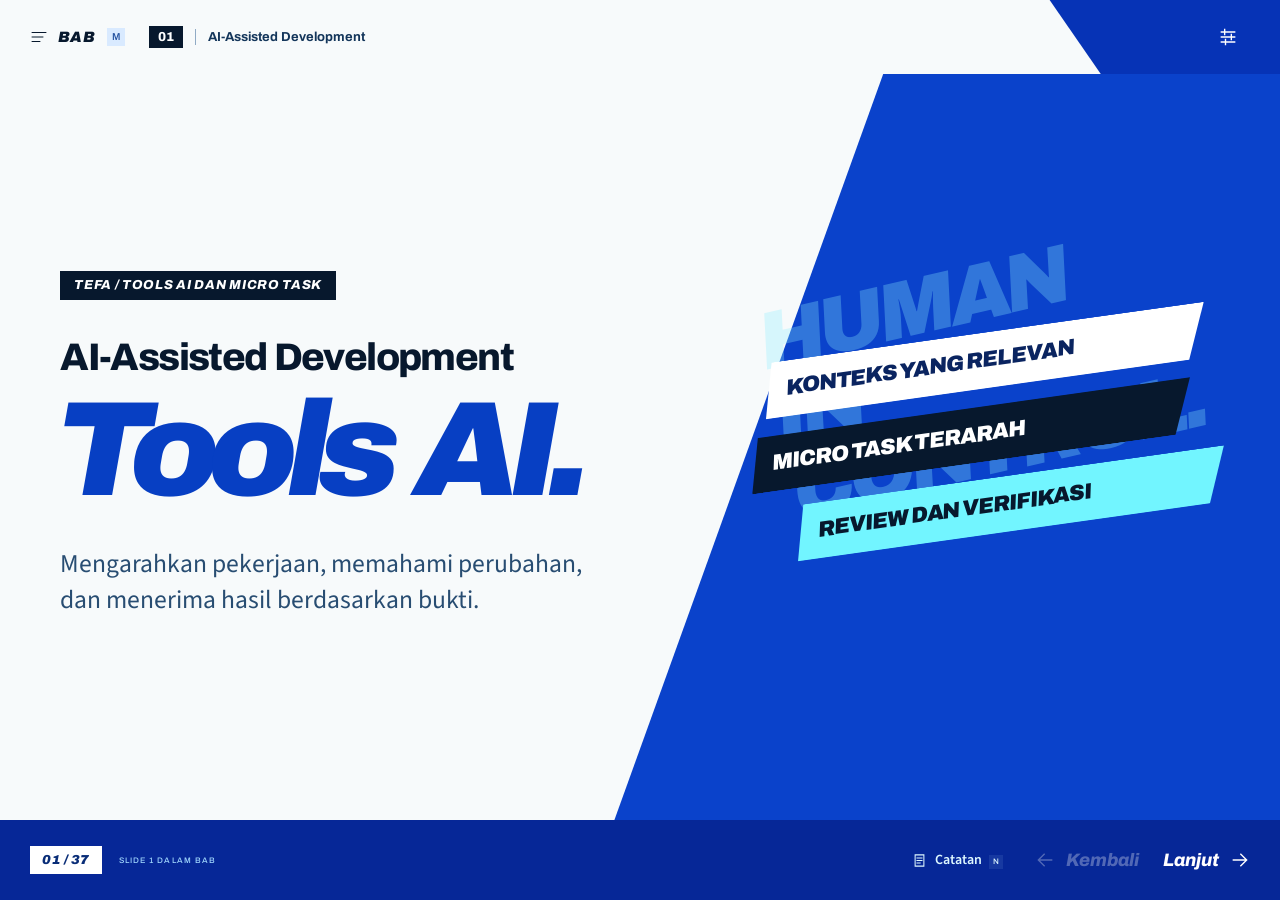
==== commit 267bdee2: "update content dialogue" ====
--- a/index.html
+++ b/index.html
@@ -5,16 +5,24 @@
   <meta name="viewport" content="width=device-width, initial-scale=1">
   <meta name="theme-color" content="#07182d">
   <meta name="description" content="Presentasi pemateri TEFA tentang mengarahkan pekerjaan AI, menilai rencana, dan menerima hasil berdasarkan bukti.">
-  <title>Belajar Menggunakan AI untuk Membantu Coding · TEFA</title>
+  <title>Tools AI untuk AI-Assisted Development · TEFA</title>
   <link rel="icon" href="favicon.svg" type="image/svg+xml">
   <link rel="stylesheet" href="styles.css">
   <link rel="stylesheet" href="calendar.css">
   <link rel="stylesheet" href="pause-menu.css">
   <link rel="stylesheet" href="presentation.css">
+  <link rel="stylesheet" href="case-study.css">
+  <link rel="stylesheet" href="story-slides.css">
+  <script src="prototypes/p3r-dialogue/dialogue-data.js" defer></script>
+  <script src="examples/extracurricular-registration/example.js" defer></script>
+  <script src="prototypes/p3r-dialogue/observations.js" defer></script>
+  <script src="prototypes/p3r-dialogue/registration-scenario.js" defer></script>
+  <script src="prototypes/p3r-dialogue/dialogue-flow.js" defer></script>
   <script src="content.js" defer></script>
   <script src="water.js" defer></script>
   <script src="calendar.js" defer></script>
   <script src="pause-menu.js" defer></script>
+  <script src="story-slides.js" defer></script>
   <script src="app.js" defer></script>
 </head>
 <body>
@@ -37,7 +45,7 @@
     </header>
     <main id="stage" class="stage" aria-label="Materi presentasi"><article id="slide" class="slide" tabindex="-1"></article></main>
     <footer class="slide-footer">
-      <div class="footer-location"><strong id="deck-counter">01 / 28</strong><span id="local-counter">SLIDE 1 DALAM BAB</span></div>
+      <div class="footer-location"><strong id="deck-counter">01 / 37</strong><span id="local-counter">SLIDE 1 DALAM BAB</span></div>
       <div class="footer-controls"><button id="notes-button" class="notes-toggle" aria-label="Catatan pemateri" aria-expanded="false" aria-controls="notes-panel"><svg aria-hidden="true"><use href="#i-notes"/></svg><span>Catatan <kbd>N</kbd></span></button><div class="slide-navigation"><button id="previous-button" class="nav-button" aria-label="Slide sebelumnya"><svg class="arrow-back"><use href="#i-arrow"/></svg><span>Kembali</span></button><button id="next-button" class="nav-button nav-next" aria-label="Slide berikutnya"><span>Lanjut</span><svg><use href="#i-arrow"/></svg></button></div></div>
     </footer>
     <section id="notes-panel" class="notes-panel" aria-labelledby="notes-title" hidden><div class="notes-heading"><h2 id="notes-title">Catatan pemateri</h2><button id="close-notes" class="icon-button" aria-label="Tutup catatan"><svg><use href="#i-close"/></svg></button></div><ul id="notes-content"></ul></section>
@@ -65,7 +73,7 @@
       <button id="glossary-button"><span>Daftar istilah</span><span> Buka ↗</span></button>
       <button id="home-button"><span>Kembali ke awal</span><span><kbd>Home</kbd></span></button>
     </div>
-    <p class="modal-foot">Panah kiri/kanan memindahkan slide. <kbd>B</kbd> membuka pembahasan atau respons berikutnya. Semua perpindahan dilakukan manual.</p>
+    <p class="modal-foot">Panah kiri/kanan memindahkan slide. Panah atas/bawah memilih menu materi. <kbd>B</kbd> membuka pembahasan atau respons berikutnya. Semua perpindahan dilakukan manual.</p>
   </dialog>
   <dialog id="glossary-dialog" class="modal" aria-labelledby="glossary-title"><div class="modal-head"><div><span class="small-label">PANDUAN</span><h2 id="glossary-title">Daftar istilah</h2></div><button class="icon-button" data-close-dialog aria-label="Tutup daftar istilah"><svg><use href="#i-close"/></svg></button></div><dl id="glossary-list" class="glossary-list"></dl></dialog>
   <dialog id="prompt-dialog" class="modal prompt-modal" aria-labelledby="prompt-title"><div class="modal-head"><div><span class="small-label">CONTOH INSTRUKSI / PEMATERI</span><h2 id="prompt-title">Instruksi lengkap</h2></div><button class="icon-button" data-close-dialog aria-label="Tutup instruksi"><svg><use href="#i-close"/></svg></button></div><div id="full-prompt-content" class="full-prompt-content"></div><button id="copy-full-prompt" class="action-button">Salin instruksi <span aria-hidden="true">↗</span></button><p id="copy-status" class="copy-status" role="status"></p></dialog>
--- a/pause-menu.css
+++ b/pause-menu.css
@@ -5,10 +5,10 @@
 #chapter-menu .menu-cut::before,#chapter-menu .menu-title-mask{clip-path:ellipse(84% 97% at 0 0)}
 #chapter-menu .menu-title{left:6vw;top:52%;font-size:clamp(84px,min(30dvh,30vw),400px);letter-spacing:-.065em}
 #chapter-menu .menu-eyebrow{left:5%;right:auto;top:5%;color:#07182d;background:#fff;padding:10px 18px;letter-spacing:.8px;font:900 italic 13px Archivo,Arial,sans-serif;z-index:4;transform:rotate(-4deg)}
-#chapter-nav{position:absolute;left:41%;top:28%;width:36%;height:55%;display:block;isolation:isolate;z-index:3;--pause-size:clamp(28px,min(3.55vw,5.3dvh),66px)}
-#chapter-nav .chapter-tab{all:unset;box-sizing:border-box;position:absolute;left:var(--pose-x);top:var(--pose-y);min-height:44px;padding:2px 3px;cursor:pointer;transform:translateY(var(--pause-shift,0px)) rotate(var(--pose-angle));transform-origin:0 50%;transition:transform 280ms cubic-bezier(.16,1,.3,1);z-index:2;white-space:nowrap;touch-action:manipulation}
-#chapter-nav .pause-label{position:relative;display:block;font:900 italic calc(var(--pause-size)*var(--word-scale)*var(--focus-size,1))/1 Archivo,Arial,sans-serif;letter-spacing:-.065em;transform:none;transition:font-size 180ms cubic-bezier(.16,1,.3,1)}
-#chapter-nav .is-preview{--focus-size:1.14}
+#chapter-nav{position:absolute;left:41%;top:26%;width:36%;height:auto;display:flex;flex-direction:column;align-items:flex-start;gap:0;padding:0;isolation:isolate;z-index:3;--pause-size:clamp(28px,min(3.55vw,5.3dvh),66px);--pause-row:clamp(50px,7.2dvh,78px);--pause-stagger:1}
+#chapter-nav .chapter-tab{all:unset;box-sizing:border-box;position:relative;display:flex;align-items:center;flex:none;left:calc(var(--pose-x)*var(--pause-stagger));top:auto;height:var(--pause-row);min-height:44px;margin:0;padding:2px 10px;cursor:pointer;transform:translateY(var(--pause-shift,0px)) rotate(var(--pose-angle));transform-origin:0 50%;transition:transform 260ms cubic-bezier(.16,1,.3,1);z-index:2;white-space:nowrap;touch-action:manipulation}
+#chapter-nav .pause-label{position:relative;display:block;font:900 italic calc(var(--pause-size)*var(--focus-size,1))/1 Archivo,Arial,sans-serif;letter-spacing:-.045em;transform:none;transition:font-size 180ms cubic-bezier(.16,1,.3,1)}
+#chapter-nav .is-preview{--focus-size:1.22}
 .pause-label-base{display:block;color:#62f1fa;background:linear-gradient(164deg,#a1ffff 0%,#62f2fc 38%,#2fc9ee 46%,#79ffff 53%,#52e9f4 83%);background-clip:text;-webkit-background-clip:text;-webkit-text-fill-color:transparent}
 .pause-label-ink,.pause-label-flare{position:absolute;inset:0;opacity:1;pointer-events:none}
 .pause-label-ink{color:#070d1c;clip-path:var(--pause-ink-clip,polygon(0 0,0 0,0 0))}
@@ -53,14 +53,14 @@
 @keyframes pause-word-out{to{opacity:0;translate:48px -12px}}
 @keyframes pause-cursor-in{from{opacity:0;scale:.65 1}to{opacity:1;scale:1 1}}
 @keyframes pause-context-in{from{opacity:0;translate:30px 0}to{opacity:1;translate:0 0}}
-@media(max-width:1100px){#chapter-nav{left:38%;width:39%;--pause-size:clamp(28px,min(3.9vw,5.4dvh),47px)}.pause-topics{width:22%;right:3%}#chapter-menu .menu-preview{right:4%;width:27%}#chapter-menu .menu-preview>p{font-size:17px}}
-@media(max-width:850px) and (min-width:701px){#chapter-nav{left:34%;top:30%;width:48%;height:55%;--pause-size:clamp(28px,4.8vw,42px)}.pause-topics{width:29%;right:4%;top:7%}#menu-topics li{font-size:14px;padding:9px 13px}#chapter-menu .menu-preview{width:27%;bottom:14%}#chapter-menu .menu-preview>p{display:none}#chapter-menu .menu-preview h2{font-size:23px}}
+@media(max-width:1100px){#chapter-nav{left:38%;width:39%;--pause-size:clamp(28px,min(3.9vw,5.4dvh),47px);--pause-stagger:.7}.pause-topics{width:22%;right:3%}#chapter-menu .menu-preview{right:4%;width:27%}#chapter-menu .menu-preview>p{font-size:17px}}
+@media(max-width:850px) and (min-width:701px){#chapter-nav{left:34%;top:29%;width:48%;--pause-size:clamp(28px,4.8vw,42px)}.pause-topics{width:29%;right:4%;top:7%}#menu-topics li{font-size:14px;padding:9px 13px}#chapter-menu .menu-preview{width:27%;bottom:14%}#chapter-menu .menu-preview>p{display:none}#chapter-menu .menu-preview h2{font-size:23px}}
 @media(max-width:700px){
   #chapter-menu{overflow-y:auto;overflow-x:hidden;scroll-padding:95px 0 90px}
   #chapter-menu .menu-cut{position:fixed;width:29%;height:100dvh}
   #chapter-menu .menu-title{left:calc(2vw + 9px);font-size:clamp(40px,16vw,88px)}
   #chapter-menu .menu-eyebrow{position:fixed;left:7%;top:23px;padding:8px 12px;font-size:11px}
-  #chapter-nav{position:relative;left:23%;top:auto;margin-top:130px;margin-bottom:110px;width:72%;height:max(63dvh,480px);--pause-size:clamp(27px,7.5vw,42px)}
+  #chapter-nav{position:relative;left:23%;top:auto;margin-top:120px;margin-bottom:110px;width:72%;height:auto;--pause-size:clamp(27px,7.5vw,42px);--pause-row:clamp(50px,7.2dvh,68px);--pause-stagger:.35}
   #chapter-nav .chapter-tab{min-height:44px}
   .pause-topics,#chapter-menu .menu-preview{display:none}
   #chapter-menu .menu-actions{position:fixed;left:0;right:0;bottom:0;min-height:76px;padding:13px 20px;display:flex;justify-content:flex-end;gap:22px;background:#001f98;box-shadow:0 -12px 24px #001f9877}
@@ -68,6 +68,6 @@
   .pause-command,#chapter-menu .pause-command.menu-close{font-size:15px;gap:7px}
   .pause-command kbd{min-width:25px;min-height:25px}
 }
-@media(max-height:850px) and (min-width:701px){#chapter-nav{top:26%;height:59%}}
-@media(max-height:650px) and (min-width:701px){#chapter-nav{top:20%;height:65%;--pause-size:clamp(22px,5.2dvh,36px)}.pause-topics{top:5%;width:24%}#menu-topics{gap:6px}#menu-topics li{font-size:13px;padding:7px 12px}#chapter-menu .menu-preview>p{display:none}#chapter-menu .menu-preview h2{font-size:24px}#chapter-menu .menu-actions{bottom:2%}}
+@media(max-height:850px) and (min-width:701px){#chapter-nav{top:25%}}
+@media(max-height:650px) and (min-width:701px){#chapter-nav{top:19%;--pause-size:clamp(22px,5.2dvh,36px);--pause-row:7.8dvh}#chapter-nav .chapter-tab{min-height:0}.pause-topics{top:5%;width:24%}#menu-topics{gap:6px}#menu-topics li{font-size:13px;padding:7px 12px}#chapter-menu .menu-preview>p{display:none}#chapter-menu .menu-preview h2{font-size:24px}#chapter-menu .menu-actions{bottom:2%}}
 @media(prefers-reduced-motion:reduce){#chapter-menu *,#chapter-menu *::before,#chapter-menu *::after{animation:none!important;transition:none!important;scroll-behavior:auto!important}}
--- a/presentation.css
+++ b/presentation.css
@@ -297,3 +297,109 @@
 :root:fullscreen .topbar,:root:fullscreen .slide-footer,:root:fullscreen #exit-clean{display:none!important}
 :root:fullscreen .stage{height:100dvh}
 :root:fullscreen .notes-panel{bottom:24px}
+
+.sales-case-layout,.sales-results-layout{display:grid;grid-template-columns:1.12fr 1fr;gap:45px;align-items:center;margin:auto 0}
+.sales-data{background:#f7fafb;color:#173b63;padding:20px 24px;min-width:0}
+.sales-data table{border-collapse:collapse;width:100%;text-align:left;font-size:22px;line-height:1.25}
+.sales-data caption{font:600 18px/1.3 'Source Sans 3',Arial,sans-serif;text-align:left;color:#315678;margin-bottom:14px}
+.sales-data th{font-size:18px;background:#07182d;color:white;padding:10px 12px;font-weight:700}
+.sales-data td{padding:12px;border-bottom:1px solid #c1d2e4}
+.sales-data tr:last-child td{border-bottom:0}
+.sales-data th:last-child,.sales-data td:last-child{white-space:nowrap}
+.sales-data-note{font-size:18px;line-height:1.3;color:#315678;margin-top:14px}
+.sales-status{font-size:20px;font-weight:650}
+.sales-status--completed{color:#1b6653}.sales-status--cancelled{color:#a22a42}.sales-status--pending{color:#795414}
+.sales-total{display:block;font:900 italic clamp(39px,4vw,68px)/1.1 Archivo,Arial,sans-serif;letter-spacing:-1.7px;white-space:nowrap;color:white;margin:15px 0 20px}
+.sales-reading>p,.sales-final>p{font-size:clamp(23px,1.8vw,30px);line-height:1.35;color:#e2f4ff;margin-bottom:22px}
+.sales-reading .finding{margin-top:18px;padding:16px 20px}
+.sales-reading .finding h2{font-size:25px}
+.sales-reading .finding p{font-size:23px}
+.demo-link{cursor:pointer;text-decoration:none;color:#b9f7ff;font-size:16px;min-height:44px;margin-top:12px}
+.demo-link:hover,.demo-link:focus-visible{background:#071b60;color:white}
+.demo-link svg{width:16px;height:16px;fill:none;stroke:currentColor;stroke-width:1.65}
+.rule-change-layout{display:grid;grid-template-columns:1fr 1fr;gap:40px;margin:auto 0;align-items:stretch}
+.rule-change-layout section{min-width:0;background:#f7fafb;color:#173b63;padding:28px 30px;clip-path:polygon(0 4%,100% 0,96% 100%,0 98%)}
+.rule-change-layout section:nth-child(2){background:#071b60;color:white}
+.rule-change-layout .small-label{color:#24549c}
+.rule-change-layout section:nth-child(2) .small-label{color:#83f8ff}
+.rule-change-layout h2{font:800 italic clamp(27px,2.6vw,43px)/1.1 Archivo,Arial,sans-serif;letter-spacing:-.6px;margin:22px 0 18px}
+.rule-change-layout p{font-size:var(--body-size);line-height:1.3}
+.rule-total{display:block;font:900 italic clamp(35px,3.4vw,57px)/1.1 Archivo,Arial,sans-serif;letter-spacing:-1.3px;margin:27px 0 8px}
+.rule-count{font-size:20px}
+.test-status{font-weight:800;font-size:20px;color:#1b6653}
+.sales-final h2{font:800 italic clamp(26px,2.4vw,39px)/1.1 Archivo,Arial,sans-serif;margin-bottom:20px;letter-spacing:-.5px}
+.slide--testResults .slide-note{font-size:20px}
+.slide--closing .closing-layout h1{font-size:clamp(32px,3.9vw,67px);letter-spacing:-1px}
+@media(max-height:790px) and (min-width:851px){
+ .sales-data{padding:15px 20px}.sales-data td{padding:9px 10px}.sales-data caption{margin-bottom:10px}.sales-data-note{font-size:17px}
+ .sales-case-layout,.sales-results-layout{gap:32px}.sales-reading>p{font-size:24px;margin-bottom:18px}.sales-total{font-size:48px;margin:12px 0 15px}
+ .sales-reading .finding{padding:14px 18px}.sales-reading .finding h2{font-size:23px}.sales-reading .finding p{font-size:22px}.sales-reading .small-label{font-size:14px}
+ .rule-change-layout section{padding:25px}.rule-change-layout h2{font-size:33px}.rule-change-layout p{font-size:24px}.rule-total{font-size:44px}
+ .slide--mission .mission-layout h1{font-size:clamp(64px,6.8vw,108px)}
+}
+@media(max-width:1100px){.sales-case-layout,.sales-results-layout{gap:28px}.sales-data{padding:17px 20px}.sales-data table{font-size:20px}.sales-data th{font-size:16px}.sales-data td{padding:10px 8px}.sales-status{font-size:18px}.sales-total{font-size:42px}.sales-reading>p,.sales-final>p{font-size:24px}.rule-change-layout{gap:26px}.rule-change-layout section{padding:25px}.rule-total{font-size:39px}.rule-change-layout h2{font-size:31px}}
+@media(max-width:850px){.sales-case-layout{grid-template-columns:1.08fr 1fr;gap:22px}.sales-results-layout{grid-template-columns:1fr}.sales-results-layout .sales-final{display:grid;grid-template-columns:1fr 1fr;gap:10px 25px;align-items:center}.sales-final .sales-total{margin:0;font-size:40px}.sales-results-layout .sales-final>p{font-size:22px;margin:0}.sales-final h2{font-size:27px;margin:0}.sales-data table{font-size:19px}.sales-status{font-size:17px}.sales-data th{font-size:15px}.sales-data td{padding:10px 7px}.sales-data-note{font-size:17px}.sales-total{font-size:36px}.sales-reading .finding h2{font-size:23px}.sales-reading .finding p{font-size:22px}}
+@media(max-width:600px){
+ .sales-case-layout,.sales-results-layout,.rule-change-layout{grid-template-columns:1fr;gap:28px}
+ .sales-data{padding:18px 15px;overflow-wrap:normal}.sales-data table{font-size:17px}.sales-data th{font-size:14px;padding:10px 6px}.sales-data td{padding:11px 6px}.sales-status{font-size:16px}.sales-data caption,.sales-data-note{font-size:16px}
+ .sales-total{font-size:42px;letter-spacing:-1px}.sales-reading>p,.sales-final>p{font-size:23px}.sales-reading .finding h2{font-size:24px}
+ .rule-change-layout section{padding:28px 25px}.rule-change-layout h2{font-size:30px}.rule-total{font-size:clamp(30px,9vw,40px)}
+ .sales-results-layout .sales-final{display:block}.sales-final .sales-total{margin:15px 0 20px}.sales-final h2{font-size:29px;margin-bottom:18px}
+ .test-status{font-size:16px}.slide--closing .closing-layout h1{font-size:34px;line-height:1.12}
+  .cover-word{font-size:clamp(64px,20vw,110px);letter-spacing:-.065em}
+}
+
+:root{--item-number-width:24px;--item-number-gap:10px;--item-number-size:18px}
+.slide .numbered-heading{display:grid;grid-template-columns:var(--item-number-width) minmax(0,1fr);align-items:start;column-gap:var(--item-number-gap);min-width:0}
+.slide .item-number,.slide .numbered-heading>.item-number{display:block;align-self:start;min-width:0;width:var(--item-number-width);margin:0;padding:0;background:none;color:inherit;font:800 var(--item-number-size)/1.35 Archivo,Arial,sans-serif;font-variant-numeric:tabular-nums;letter-spacing:0;text-align:left}
+.slide .numbered-heading>.item-label{display:block;min-width:0;margin:0;padding:0;font:inherit;letter-spacing:inherit;color:inherit;overflow-wrap:anywhere}
+.slide .brief-layout dt.numbered-heading{padding:18px 22px}
+.criteria-layout section{grid-template-columns:var(--item-number-width) minmax(0,1fr) 26px;align-items:start;gap:var(--item-number-gap)}
+.checkpoints-layout li>p{margin-left:calc(var(--item-number-width) + var(--item-number-gap))}
+.report-layout .numbered-heading{margin-bottom:22px}
+.roles-layout ul,.assignment-layout ul,.explorer-panel ul{list-style:none;padding-left:0}
+.roles-layout li,.explorer-panel li{padding-left:0}
+.roles-layout li::before,.explorer-panel li::before{content:none}
+.roles-layout li::marker,.assignment-layout li::marker,.explorer-panel li::marker{content:''}
+.slide :is(.explorer-layout,.focus-layout,.prompt-layout){grid-template-columns:minmax(300px,.72fr) minmax(0,1.28fr);gap:clamp(32px,4vw,64px);max-width:none;width:100%}
+.slide :is(.explorer-layout,.focus-layout,.prompt-layout)>.material-selector{display:flex;flex-direction:column;gap:12px;padding:0 10px 0 24px;min-width:0}
+.slide .material-card.numbered-heading{--selector-frame:#090d34;--selector-surface:#090d34;--selector-ink:#7ce8ff;--selector-tag:#7ce8ff;--selector-band:#7ce8ff;--selector-band-ink:#090d34;position:relative;isolation:isolate;display:grid;grid-template-columns:36px minmax(0,1fr);align-items:center;flex:none;min-height:96px;margin:0;padding:12px 22px 12px 10px;column-gap:8px;row-gap:0;border:0;border-radius:0;box-shadow:none;background:none;color:var(--selector-ink);clip-path:none;font:900 italic 30px/1.05 Archivo,Arial,sans-serif;letter-spacing:-.7px;text-align:left}
+.slide .material-card.numbered-heading::before,.slide .material-card.numbered-heading::after{content:'';position:absolute;inset:0;clip-path:polygon(0 0,97% 0,100% 100%,3% 100%);pointer-events:none}
+.slide .material-card.numbered-heading::before{z-index:-2;background:var(--selector-frame)}
+.slide .material-card.numbered-heading::after{inset:3px 3px 0 0;z-index:-1;background:var(--selector-surface)}
+.slide .material-card.numbered-heading>.item-number{position:relative;isolation:isolate;left:-18px;display:grid;place-items:center;align-self:center;width:44px;height:62px;margin:0;padding:0 0 10px;border:0;border-radius:0;background:none;color:var(--selector-tag);font:400 32px/1 Georgia,'Times New Roman',serif;letter-spacing:-2px;transform:rotate(12deg)}
+.slide .material-card.numbered-heading>.item-number::before{content:'';position:absolute;inset:0;z-index:-2;background:currentColor;clip-path:polygon(0 0,100% 0,100% 82%,0 82%);pointer-events:none}
+.slide .material-card.numbered-heading>.item-number::after{content:'';position:absolute;inset:2px 2px 13px;z-index:-1;background:#090d34;pointer-events:none}
+.slide .material-card.numbered-heading>.item-label{display:block;align-self:center;min-width:0;text-align:left;font:inherit;line-height:1.05}
+.slide .material-card .material-selector-title{display:block;margin:0;padding:0;background:none;clip-path:none;font:inherit;letter-spacing:inherit;color:inherit;overflow-wrap:normal}
+.slide .material-card .material-selector-caption{display:block;min-height:32px;margin:5px 0 0;padding:6px 10px;background:var(--selector-band);color:var(--selector-band-ink);font:650 18px/1.2 'Source Sans 3',Arial,sans-serif;letter-spacing:0;text-align:center;overflow-wrap:anywhere}
+.slide .material-selector>button.numbered-heading[aria-pressed=true],.slide .route-card.material-card{--selector-frame:#ed3047;--selector-surface:#fff;--selector-ink:#081126;--selector-tag:#fff;--selector-band:#090d34;--selector-band-ink:#fff;background:none}
+.slide .material-selector>button.numbered-heading:hover:not(:disabled){background:none;color:var(--selector-ink)}
+.slide .material-selector>button.numbered-heading:focus-visible{outline:0}
+.slide .material-selector:has(>button:focus-visible):not(:has(>button.is-hovered))>button.numbered-heading{--selector-frame:#090d34;--selector-surface:#090d34;--selector-ink:#7ce8ff;--selector-tag:#7ce8ff;--selector-band:#7ce8ff;--selector-band-ink:#090d34}
+.slide .material-selector:has(>button:focus-visible):not(:has(>button.is-hovered))>button.numbered-heading:focus-visible{--selector-frame:#ed3047;--selector-surface:#fff;--selector-ink:#081126;--selector-tag:#fff;--selector-band:#090d34;--selector-band-ink:#fff}
+.slide .explorer-layout--flow .explorer-panel ul{grid-template-columns:1fr;gap:10px}
+.slide .route-layout{display:grid;grid-template-columns:minmax(0,1fr) auto minmax(0,1fr) auto minmax(0,1fr);align-items:stretch;gap:24px;padding:25px 10px 25px 24px}
+.slide .route-card.material-card>.item-label{display:grid;grid-template-rows:minmax(2.1em,auto) 1fr;align-self:stretch}
+.slide .route-card .material-selector-title{align-self:center}
+.slide .route-card .material-selector-caption{display:grid;place-items:center;min-height:calc(2.4em + 12px)}
+.slide .route-layout>.route-connector{align-self:center;justify-self:center;transform:none;font-size:32px;line-height:1;color:#8df7ff}
+@media(hover:hover){
+ .slide .material-selector:has(>button.numbered-heading.is-hovered)>button.numbered-heading{--selector-frame:#090d34;--selector-surface:#090d34;--selector-ink:#7ce8ff;--selector-tag:#7ce8ff;--selector-band:#7ce8ff;--selector-band-ink:#090d34}
+ .slide .material-selector:has(>button.numbered-heading.is-hovered)>button.numbered-heading.is-hovered{--selector-frame:#ed3047;--selector-surface:#fff;--selector-ink:#081126;--selector-tag:#fff;--selector-band:#090d34;--selector-band-ink:#fff}
+}
+@media(max-width:850px){.slide :is(.explorer-layout,.focus-layout,.prompt-layout){grid-template-columns:minmax(0,1fr);gap:28px}}
+@media(max-width:1100px){
+ .slide .route-layout{grid-template-columns:minmax(0,1fr);gap:14px;width:100%;max-width:640px;margin:auto;padding-top:12px;padding-bottom:12px}
+ .slide .route-card.material-card>.item-label{grid-template-rows:minmax(1.05em,auto) 1fr}
+ .slide .route-layout>.route-connector{transform:rotate(90deg);font-size:27px}
+}
+@media(max-width:600px){
+ :root{--item-number-width:22px;--item-number-gap:8px;--item-number-size:17px}
+ .slide .brief-layout dt.numbered-heading{padding:14px 19px}
+ .slide .material-card.numbered-heading{grid-template-columns:32px minmax(0,1fr);column-gap:8px;min-height:88px;padding:12px 18px 12px 10px;font-size:24px}
+ .slide .material-card.numbered-heading>.item-number{left:-16px;width:38px;height:54px;font-size:28px}
+ .slide .material-card.numbered-heading>.item-number::after{bottom:11px}
+ .slide .material-card .material-selector-caption{font-size:16px;min-height:30px;padding:6px 8px}
+ .slide .route-card .material-selector-caption{min-height:calc(2.4em + 12px)}
+}
--- a/case-study.css
+++ b/case-study.css
@@ -0,0 +1,84 @@
+/* Reading states change with the selected analysis lens; source data stays visible. */
+.view-selector{display:flex;flex-direction:column;gap:12px;align-items:stretch}
+.view-selector button{min-height:52px;padding:15px 20px;text-align:left;background:#071b60;color:#88f8ff;font:800 20px/1.2 'Source Sans 3',Arial,sans-serif;clip-path:polygon(3% 0,100% 0,97% 100%,0 100%)}
+.view-selector button[aria-pressed=true]{background:#f7fafb;color:#103c87}
+.view-selector button:hover:not(:disabled),.view-selector button:focus-visible{background:#76f7ff;color:#0b2d70}
+.explorer-layout{display:grid;grid-template-columns:.55fr 1.45fr;gap:55px;align-items:center;margin:auto 0}
+.explorer-panel{position:relative;background:#f7fafb;color:#173b63;padding:30px 36px 32px;clip-path:polygon(0 3%,100% 0,97% 100%,0 98%);min-height:325px}
+.explorer-position{display:block;color:#24559f;font:700 14px Archivo,Arial,sans-serif;letter-spacing:.6px;margin-bottom:20px}
+.explorer-panel h2{font:800 italic clamp(28px,2.6vw,43px)/1.12 Archivo,Arial,sans-serif;letter-spacing:-.5px;word-spacing:.05em;margin:0 0 21px}
+.explorer-panel>p{font:400 clamp(24px,1.9vw,31px)/1.35 'Source Sans 3',Arial,sans-serif;color:#25486b;margin-bottom:24px}
+.explorer-panel ul{padding-left:23px;display:grid;gap:10px;font-size:clamp(22px,1.6vw,27px);line-height:1.3;color:#25486b}
+.explorer-panel li::marker{color:#1257c0}
+.explorer-layout--flow{grid-template-columns:1fr;gap:24px;max-width:1160px}
+.explorer-layout--flow .view-selector{flex-direction:row;gap:12px}
+.explorer-layout--flow .view-selector button{flex:1;text-align:center}
+.explorer-layout--flow .explorer-panel{min-height:290px;padding:30px 35px}
+.explorer-layout--flow .explorer-panel ul{grid-template-columns:1fr 1fr;gap:25px}
+.scenario-layout{display:grid;grid-template-columns:1fr;gap:22px;margin:auto 0;max-width:1170px}
+.scenario-statement{padding:24px 30px;background:#f7fafb;color:#123364;clip-path:polygon(0 5%,100% 0,97% 100%,0 100%);max-width:1000px}
+.scenario-statement .small-label{color:#24559f;margin-bottom:15px}
+.scenario-statement blockquote{font:700 clamp(29px,2.65vw,44px)/1.18 Archivo,Arial,sans-serif;letter-spacing:-.5px}
+.scenario-statement--1{background:#071b60;color:white;margin-left:80px}
+.scenario-statement--1 .small-label{color:#85f8ff}
+.scenario-context{font-size:clamp(23px,1.8vw,30px);line-height:1.3;color:#e2f3ff;max-width:1080px}
+.scenario-next{font-size:20px;line-height:1.35;color:#bcecff;margin-top:26px;max-width:1110px}
+.slide--caseProblem{background:#0737b5}
+.slide--caseProblem::before{opacity:1;background:#061f74;clip-path:polygon(78% 0,100% 0,100% 100%,35% 100%)}
+.case-problem-layout{margin:auto 0;position:relative}
+.case-problem-context{font-size:clamp(25px,2vw,34px);line-height:1.35;max-width:950px;color:#e3f4ff;margin-bottom:35px}
+.case-metrics{display:grid;grid-template-columns:1fr 1fr;gap:40px;align-items:stretch;margin-bottom:32px}
+.case-metrics section{min-width:0;background:#f7fafb;color:#123366;padding:28px 33px;clip-path:polygon(0 5%,100% 0,96% 100%,0 100%)}
+.case-metrics .small-label{font-size:19px;color:#24559f;font-weight:650;letter-spacing:0}
+.case-metrics strong{display:block;font:900 italic clamp(42px,4.4vw,76px)/1.15 Archivo,Arial,sans-serif;letter-spacing:-1.2px;margin-top:20px;white-space:nowrap}
+.case-metrics section:nth-child(2){background:#071b60;color:white}
+.case-metrics section:nth-child(2) .small-label{color:#91f9ff}
+.case-problem-layout>h2{font:700 clamp(26px,2.4vw,39px)/1.2 'Source Sans 3',Arial,sans-serif;max-width:950px;color:white;margin-bottom:22px}
+.case-data-caption{font-size:18px;color:#bdeaff}
+.slide--caseAnalysis>.view-selector{flex-direction:row;gap:12px;margin-bottom:24px;width:min(780px,100%)}
+.slide--caseAnalysis>.view-selector button{flex:1;text-align:center}
+.case-analysis-layout{display:grid;grid-template-columns:1fr 1.06fr;gap:45px;align-items:center;margin:auto 0}
+.case-data{background:#f7fafb;color:#173b63;padding:20px 24px;min-width:0}
+.case-data table{border-collapse:collapse;width:100%;text-align:left;font-size:23px;line-height:1.25}
+.case-data caption{font-size:18px;font-weight:600;text-align:left;color:#315678;margin-bottom:15px}
+.case-data th{background:#07182d;color:white;padding:12px 14px;font-size:18px;font-weight:700}
+.case-data td{padding:14px;border-bottom:1px solid #c4d7e6}
+.case-data td:last-child{white-space:nowrap;font-weight:600}
+.case-data tr:last-child td{border-bottom:0}
+.case-data td small{display:inline-block;margin-left:12px;font-size:16px;color:#315678;font-weight:600}
+.case-included{background:#d9f4f6}
+.case-included td:first-child{color:#135c4c;font-weight:700}
+.case-excluded td:first-child{color:#8d2c43}
+.case-data--difference .case-included{background:#f7fafb}
+.case-data--difference .case-excluded{background:#fce8ee}
+.case-analysis-summary>.small-label{color:#a5f8ff;font-size:17px}
+.case-analysis-summary>strong{display:block;font:900 italic clamp(43px,4.2vw,72px)/1.15 Archivo,Arial,sans-serif;letter-spacing:-1px;color:white;margin:17px 0 23px}
+.case-analysis-summary h2{font:800 italic clamp(27px,2.6vw,43px)/1.12 Archivo,Arial,sans-serif;letter-spacing:-.5px;color:white;margin-bottom:20px}
+.case-analysis-summary p{font-size:clamp(24px,1.9vw,31px);line-height:1.35;color:#e3f3ff}
+@media(max-height:790px) and (min-width:851px){
+ .explorer-layout{gap:40px}.explorer-panel{padding:27px 31px;min-height:305px}.explorer-panel h2{font-size:34px;margin-bottom:18px}.explorer-panel>p{font-size:26px;margin-bottom:21px}.explorer-panel ul{font-size:24px}.explorer-position{margin-bottom:17px}
+ .explorer-layout--flow{gap:20px}.explorer-layout--flow .explorer-panel{min-height:285px}
+ .scenario-layout{gap:19px}.scenario-statement{padding:22px 28px}.scenario-statement blockquote{font-size:32px}.scenario-context{font-size:24px}.scenario-next{margin-top:22px}
+ .case-problem-context{font-size:27px;margin-bottom:27px}.case-metrics{margin-bottom:27px}.case-metrics section{padding:24px 29px}.case-metrics strong{font-size:53px}.case-problem-layout>h2{font-size:31px}
+ .slide--caseAnalysis>.view-selector{margin-bottom:19px}.case-analysis-layout{gap:32px}.case-data{padding:17px 20px}.case-data td{padding:11px 12px}.case-analysis-summary>strong{font-size:53px;margin:14px 0 20px}.case-analysis-summary h2{font-size:32px}.case-analysis-summary p{font-size:25px}
+}
+@media(max-width:1100px){
+ .view-selector button{font-size:19px;padding:15px 18px}.explorer-layout{grid-template-columns:.6fr 1.4fr;gap:30px}.explorer-panel{padding:28px;min-height:320px}.explorer-panel h2{font-size:32px}.explorer-panel>p{font-size:24px}.explorer-panel ul{font-size:23px}.explorer-layout--flow{grid-template-columns:1fr}
+ .case-metrics{gap:28px}.case-metrics strong{font-size:45px}.case-problem-layout>h2{font-size:31px}
+ .case-analysis-layout{gap:28px}.case-data{padding:18px}.case-data table{font-size:21px}.case-data td{padding:12px 10px}.case-data td small{font-size:15px;margin-left:8px}.case-analysis-summary>strong{font-size:44px}.case-analysis-summary h2{font-size:30px}.case-analysis-summary p{font-size:24px}
+}
+@media(max-width:850px){
+ .explorer-layout{grid-template-columns:1fr;gap:24px}.view-selector{flex-direction:row;gap:10px}.view-selector button{flex:1;text-align:center;padding:14px 12px}.explorer-panel{min-height:310px}.explorer-layout--flow .explorer-panel ul{grid-template-columns:1fr;gap:12px}
+ .scenario-statement--1{margin-left:40px}.scenario-statement blockquote{font-size:30px}.scenario-context{font-size:24px}
+ .case-problem-context{font-size:27px}.case-metrics{gap:23px}.case-metrics section{padding:26px}.case-metrics strong{font-size:35px}.case-metrics .small-label{font-size:18px}
+ .case-analysis-layout{grid-template-columns:1fr;gap:28px}.case-data table{font-size:23px}.case-analysis-summary{padding-bottom:15px}.case-analysis-summary>strong{font-size:45px}.case-analysis-summary h2{font-size:32px}
+}
+@media(max-width:600px){
+ .view-selector,.explorer-layout--flow .view-selector{flex-direction:column;gap:8px}.view-selector button{min-height:46px;padding:12px 17px;font-size:18px;text-align:left;flex:auto}.explorer-layout--flow .view-selector button{text-align:left}
+ .explorer-layout{gap:22px}.explorer-panel,.explorer-layout--flow .explorer-panel{padding:27px 25px;min-height:0}.explorer-panel h2{font-size:28px;letter-spacing:-.3px}.explorer-panel>p{font-size:23px;line-height:1.4}.explorer-panel ul{font-size:22px;gap:12px}.explorer-position{font-size:13px;margin-bottom:18px}
+ .scenario-layout{gap:22px}.scenario-statement{padding:26px 24px}.scenario-statement--1{margin-left:16px}.scenario-statement blockquote{font-size:27px;line-height:1.25}.scenario-context{font-size:23px;line-height:1.4}.scenario-next{font-size:19px;margin-top:25px}
+ .case-problem-context{font-size:25px;margin-bottom:28px}.case-metrics{grid-template-columns:1fr;gap:22px;margin-bottom:29px}.case-metrics section{padding:25px 27px}.case-metrics strong{font-size:clamp(31px,9vw,40px);letter-spacing:-1px}.case-metrics .small-label{font-size:18px}.case-problem-layout>h2{font-size:27px;line-height:1.3}.case-data-caption{font-size:17px}
+ .slide--caseAnalysis>.view-selector{flex-direction:row;gap:6px;margin-bottom:25px}.slide--caseAnalysis>.view-selector button{font-size:14px;min-height:44px;padding:11px 5px;text-align:center;flex:1}
+ .case-data{padding:18px 14px}.case-data table{font-size:18px}.case-data th{font-size:16px;padding:10px 8px}.case-data td{padding:12px 8px}.case-data td small{display:block;margin-left:0;margin-top:4px;font-size:14px}.case-data caption{font-size:17px}
+ .case-analysis-summary>strong{font-size:40px}.case-analysis-summary h2{font-size:29px}.case-analysis-summary p{font-size:23px;line-height:1.4}
+}
--- a/story-slides.css
+++ b/story-slides.css
@@ -0,0 +1,104 @@
+.slide--storyScene{height:100%;min-height:100%;padding:0!important;overflow:hidden;background:#101735}
+.slide--storyScene::before,.slide--storyScene::after{display:none}
+.story-frame{display:block;position:absolute;inset:0;width:100%;height:100%;border:0;background:#101735}
+.story-conclusion{display:grid;grid-template-columns:1fr 1.15fr;gap:6vw;align-items:center;margin:auto 0}
+.story-result h2{font:850 italic clamp(35px,4vw,65px)/1.06 Archivo,Arial,sans-serif;letter-spacing:-.6px;margin:20px 0}
+.story-result blockquote{font-size:clamp(22px,1.9vw,30px);line-height:1.4;margin:0 0 24px}
+.story-reading{padding:27px 30px;background:#f7fafb;color:#123364;min-width:0}
+.story-verdict{font:750 clamp(24px,2.1vw,33px)/1.2 Archivo,Arial,sans-serif;margin-bottom:25px}
+.story-reading .view-selector{flex-direction:row;gap:8px;margin-bottom:24px}
+.story-reading .view-selector button{flex:1;text-align:center;padding:12px 10px;font-size:20px}
+.story-reading .view-selector button[aria-pressed=true]{background:#1639b5;color:white}
+.story-reading .view-selector button:not([aria-pressed=true]){background:#dbe9f2;color:#18395f}
+.story-explanation{font-size:clamp(23px,1.9vw,30px);line-height:1.4;min-height:7em}
+.story-locked{margin:auto 0;max-width:900px;display:grid;gap:25px;justify-items:start}
+.story-locked h2{font:800 italic clamp(34px,4vw,60px)/1.1 Archivo,Arial,sans-serif}
+.story-locked p{font-size:27px;line-height:1.4}
+.focus-layout{display:grid;grid-template-columns:.8fr 1.2fr;gap:5vw;align-items:center;margin:auto 0}
+.focus-selector{display:grid;gap:15px}
+.focus-selector button{min-height:58px;display:flex;align-items:center;gap:18px;text-align:left;padding:12px 18px;background:#071b60;color:#b8f8ff;font-size:23px;font-weight:700}
+.focus-selector button>span{font:800 italic 30px/1 Archivo,Arial,sans-serif;color:#7ce8ff}
+.focus-selector button[aria-pressed=true]{background:white;color:#153b6c}
+.focus-selector button[aria-pressed=true]>span{color:#143eb8}
+.focus-selector button:hover,.focus-selector button:focus-visible{background:#7ce8ff;color:#071b60}
+.focus-selector button:hover>span,.focus-selector button:focus-visible>span{color:inherit}
+.prompt-selector button:hover,.prompt-selector button:focus-visible{background:#7ce8ff;color:#071b60}
+.prompt-selector button:hover>span,.prompt-selector button:focus-visible>span{color:inherit}
+.focus-reading{padding:28px 0 28px 30px;border-left:6px solid #7ce8ff}
+.focus-reading h2{font:800 italic clamp(30px,3vw,48px)/1.12 Archivo,Arial,sans-serif;letter-spacing:-.5px;margin-bottom:25px}
+.focus-reading p{font-size:clamp(24px,1.95vw,31px);line-height:1.4}
+.focus-reading .small-label{display:block;margin-bottom:18px}
+.scene-brief-layout{display:grid;grid-template-columns:minmax(0,1.12fr) minmax(0,.88fr);gap:5vw;align-items:center;margin:auto 0}
+.scene-brief-story,.scene-brief-cast{min-width:0}
+.scene-brief-context{font-size:clamp(25px,2vw,32px);line-height:1.35;margin-bottom:24px;max-width:34em}
+.scene-brief-purpose{font-size:clamp(23px,1.8vw,29px);line-height:1.4;color:#dbf4ff;margin-bottom:30px;max-width:32em}
+.scene-brief-cast{display:grid;grid-template-columns:1fr 1fr;gap:20px;padding:20px 20px 24px;background:#e9f6fa;color:#123364;clip-path:polygon(0 2%,100% 0,96% 100%,0 97%)}
+.scene-brief-cast figure{margin:0;min-width:0}
+.scene-brief-cast img{display:block;width:100%;height:clamp(160px,25dvh,280px);object-fit:contain;object-position:center bottom;filter:brightness(0) drop-shadow(-4px 0 #1749bc)}
+.scene-brief-cast figcaption{padding:14px 5px 0}
+.scene-brief-cast strong{display:block;font:900 italic 25px/1.1 Archivo,Arial,sans-serif;margin-bottom:10px}
+.scene-brief-cast span{display:block;font-size:clamp(18px,1.25vw,22px);line-height:1.35}
+.scene-brief-requirements{display:grid;gap:15px;margin:0 0 25px}
+.scene-brief-requirements>div{display:grid;grid-template-columns:115px minmax(0,1fr);gap:18px;align-items:baseline}
+.scene-brief-requirements dt{font:750 20px/1.4 Archivo,Arial,sans-serif;color:#8ef6ff}
+.scene-brief-requirements dd{margin:0;font-size:clamp(21px,1.6vw,26px);line-height:1.35}
+.scene-start{font-size:18px;min-height:50px}
+.story-reading .view-selector[data-parts="4"]{display:grid;grid-template-columns:repeat(2,minmax(0,1fr))}
+.story-conclusion--micro{grid-template-columns:minmax(0,.85fr) minmax(0,1.15fr);gap:clamp(28px,4vw,70px);align-items:start;margin:clamp(12px,3dvh,32px) 0}
+.story-conclusion--micro .story-result{min-width:0;padding-top:0;display:flex;flex-direction:column;align-items:flex-start;text-align:left}
+.story-conclusion--micro .story-result h1{font:850 italic clamp(32px,3.3vw,48px)/1.12 Archivo,Arial,sans-serif;margin:0;letter-spacing:-.5px;word-spacing:normal;text-wrap:wrap}
+.slide--storyConclusion:has(.story-conclusion--micro) .slide-heading{margin-bottom:16px}
+.story-outcome{font-size:clamp(21px,1.75vw,27px);line-height:1.5;max-width:40ch;margin:0 0 26px;text-align:left;word-spacing:normal;text-wrap:pretty}
+.story-conclusion--micro .story-reading{padding:clamp(22px,2.5vw,38px)}
+.story-conclusion--micro .view-selector[data-parts="4"]{display:grid;grid-template-columns:repeat(4,minmax(0,1fr));gap:8px;margin-bottom:24px}
+.story-conclusion--micro .view-selector button{min-width:0;min-height:44px;padding:10px 8px;font-size:clamp(16px,1.3vw,20px);line-height:1.2;text-align:center}
+.story-conclusion--micro .story-explanation{min-height:0;font-size:clamp(23px,1.9vw,29px);line-height:1.5;text-wrap:wrap}
+.story-conclusion--micro .story-path{max-height:38dvh;gap:18px}
+.story-conclusion--micro .story-result .text-button{font-style:normal;font-size:17px;text-align:left;padding:10px 0;align-self:flex-start}
+.story-path{margin:0;padding:0 16px 0 0;list-style:none;display:grid;gap:13px;max-height:28dvh;overflow:auto;scrollbar-gutter:stable;scrollbar-width:thin;scrollbar-color:#ecfbff #12245c}
+.story-path::-webkit-scrollbar{width:8px;height:8px}
+.story-path::-webkit-scrollbar-track{background:#12245c;border-radius:0}
+.story-path::-webkit-scrollbar-thumb{background:#ecfbff;border:0;border-left:2px solid #7ce8ff;border-radius:0;min-height:40px}
+.story-path::-webkit-scrollbar-thumb:hover,.story-path::-webkit-scrollbar-thumb:active{background:#7ce8ff}
+.story-path::-webkit-scrollbar-button{display:none;width:0;height:0}
+.story-path::-webkit-scrollbar-corner{background:#12245c}
+@supports selector(::-webkit-scrollbar){.story-path{scrollbar-color:auto;scrollbar-width:auto}}
+.story-path:focus-visible{outline:2px solid #204ba0;outline-offset:5px}
+.story-path li{display:grid;grid-template-columns:1fr;gap:4px;font-size:21px;line-height:1.3}
+.story-path li>span{min-width:0;overflow-wrap:anywhere}
+.story-path strong{font:750 16px/1.3 Archivo,Arial,sans-serif;color:#204ba0}
+.scene-brief-context,.scene-brief-purpose,.scene-brief-requirements,.scene-brief-cast figcaption,.story-result,.story-reading{text-align:left;word-spacing:normal}
+.scene-brief-context,.scene-brief-purpose,.scene-brief-requirements dd,.story-result blockquote,.story-explanation,.story-verdict{text-wrap:pretty}
+.slide--sceneBrief .slide-heading h1,.slide--storyConclusion .slide-heading h1{text-align:left;text-wrap:wrap;word-spacing:normal}
+@media(min-width:851px) and (max-height:790px){.scene-brief-context{font-size:25px;margin-bottom:20px}.scene-brief-purpose{font-size:24px}.scene-brief-cast img{height:190px}.scene-brief-requirements{gap:12px}.scene-brief-requirements dd{font-size:22px}.scene-brief-requirements dt{font-size:18px}.story-path{gap:10px}.story-path li{font-size:20px}.story-reading:has(.story-path){padding-block:22px}}
+@media(min-width:851px) and (max-height:790px){.story-conclusion{gap:4vw}.story-result h2{font-size:43px}.story-reading{padding:23px 26px}.story-explanation{font-size:25px}.story-verdict{font-size:27px;margin-bottom:19px}.focus-reading h2{font-size:36px}.focus-reading p{font-size:26px}}
+@media(max-width:1100px){.story-conclusion{gap:4vw;grid-template-columns:.9fr 1.1fr}.story-result h2{font-size:40px}.story-reading{padding:25px}.story-explanation{font-size:24px}.story-verdict{font-size:26px}.focus-layout{gap:4vw}.focus-selector button{font-size:21px}}
+@media(max-width:850px){.story-conclusion{grid-template-columns:1fr;gap:30px}.story-result h2{font-size:42px}.story-explanation{min-height:0}.focus-layout{grid-template-columns:1fr;gap:28px}.focus-selector{grid-template-columns:repeat(3,minmax(0,1fr));gap:8px}.focus-selector button{flex-direction:column;align-items:flex-start;font-size:19px;padding:13px}.focus-reading{padding:18px 0 18px 24px}.focus-reading h2{font-size:33px}.focus-reading p{font-size:25px}}
+@media(max-width:600px){.story-result h2{font-size:36px}.story-result blockquote{font-size:23px}.story-reading{padding:25px 21px}.story-reading .view-selector{flex-direction:column;gap:8px}.story-reading .view-selector button{text-align:left}.story-verdict{font-size:25px}.story-explanation{font-size:23px}.focus-selector{grid-template-columns:1fr}.focus-selector button{flex-direction:row;align-items:center;min-height:52px;font-size:20px}.focus-reading h2{font-size:29px}.focus-reading p{font-size:23px}.story-locked p{font-size:24px}}
+@media(max-width:850px){.scene-brief-layout{grid-template-columns:1fr;gap:28px}.scene-brief-cast{grid-row:1;max-width:560px;width:100%;gap:25px}.scene-brief-cast img{height:180px}.scene-brief-context{font-size:25px}.scene-brief-purpose{font-size:23px}.story-path{max-height:none;overflow:visible}}
+@media(max-width:600px){.scene-brief-cast{gap:12px;padding:18px 15px 24px}.scene-brief-cast img{height:150px}.scene-brief-cast span{font-size:18px}.scene-brief-cast strong{font-size:23px}.scene-brief-requirements>div{grid-template-columns:1fr;gap:5px}.scene-brief-requirements dd{font-size:22px}.scene-brief-context{font-size:24px}.story-reading .view-selector[data-parts="4"]{grid-template-columns:1fr}.story-path li{font-size:21px}}
+@media(max-width:850px){.story-conclusion--micro{grid-template-columns:minmax(0,1fr);gap:24px;margin:8px 0}.story-conclusion--micro .story-result{padding-top:0}.story-conclusion--micro .story-path{max-height:none}.story-conclusion--micro .story-result h2{font-size:clamp(30px,6vw,42px)}.story-conclusion--micro .view-selector[data-parts="4"]{flex-direction:row}.story-outcome{font-size:23px}}
+@media(min-width:851px){.story-conclusion--micro .story-reading{min-height:clamp(350px,52dvh,550px);display:flex;flex-direction:column}.story-conclusion--micro .view-selector{flex-shrink:0}.story-conclusion--micro .story-path{flex:1;min-height:0;max-height:38dvh;align-content:start}.story-conclusion--micro .story-explanation{overflow-wrap:anywhere}}
+@media(max-width:600px){.story-conclusion--micro .view-selector[data-parts="4"]{grid-template-columns:repeat(2,minmax(0,1fr))}}
+.story-conclusion--micro{position:relative;isolation:isolate;grid-template-rows:auto;gap:clamp(28px,4vw,70px);align-items:center;flex-shrink:0;height:auto;min-height:0;padding:0;margin:auto 0}
+.story-conclusion--micro .story-result{display:flex;flex-direction:column;align-self:center;gap:20px}
+.story-conclusion--micro .story-reading{display:flex;flex-direction:column;align-self:center;gap:24px;min-height:0;padding:clamp(24px,2.2vw,34px);background:#f7fafb}
+.story-conclusion--micro .story-result h1{min-width:0}
+.story-conclusion--micro .story-outcome{min-height:0;max-height:none;overflow:visible;font-size:clamp(20px,1.65vw,26px);line-height:1.45;margin:0}
+.story-conclusion--micro .story-result .text-button{align-self:flex-start;margin:4px 0 0;min-height:44px;padding:8px 0}
+.story-conclusion--micro .view-selector[data-parts="4"]{flex-shrink:0;margin:0;min-width:0}
+.story-conclusion--micro .view-selector button{font-size:clamp(15px,1.2vw,19px);overflow-wrap:normal}
+.story-reading-viewport{min-width:0;min-height:0;max-height:min(42dvh,360px);margin:0;padding-right:4px;overflow:auto;color:#123364;scrollbar-width:thin;scrollbar-color:#173374 #e3edf3}
+.story-reading-viewport:focus-visible{outline:2px solid #204ba0;outline-offset:5px}
+.story-reading-viewport::-webkit-scrollbar{width:8px}.story-reading-viewport::-webkit-scrollbar-track{background:#e3edf3}.story-reading-viewport::-webkit-scrollbar-thumb{background:#173374}
+.story-reading-viewport .story-path{max-height:none;overflow:visible;padding-right:0;scrollbar-gutter:auto;align-content:start}
+.story-reading-viewport .story-explanation{margin:0;min-height:0;font-size:clamp(21px,1.65vw,26px);line-height:1.45;text-align:left}
+@media(max-width:850px){
+ .story-conclusion--micro{display:flex;flex-direction:column;align-items:stretch;height:auto;padding:0;gap:28px;margin:12px 0}
+ .story-conclusion--micro .story-result{width:100%}
+ .story-conclusion--micro .story-result h1{font-size:clamp(30px,6vw,42px)}
+ .story-conclusion--micro .story-outcome{overflow:visible;max-height:none;font-size:23px}
+ .story-conclusion--micro .story-reading{width:100%;padding:24px}
+ .story-conclusion--micro .view-selector[data-parts="4"]{margin:0}
+ .story-reading-viewport{margin:0;max-height:none;overflow:visible;padding:0}
+}
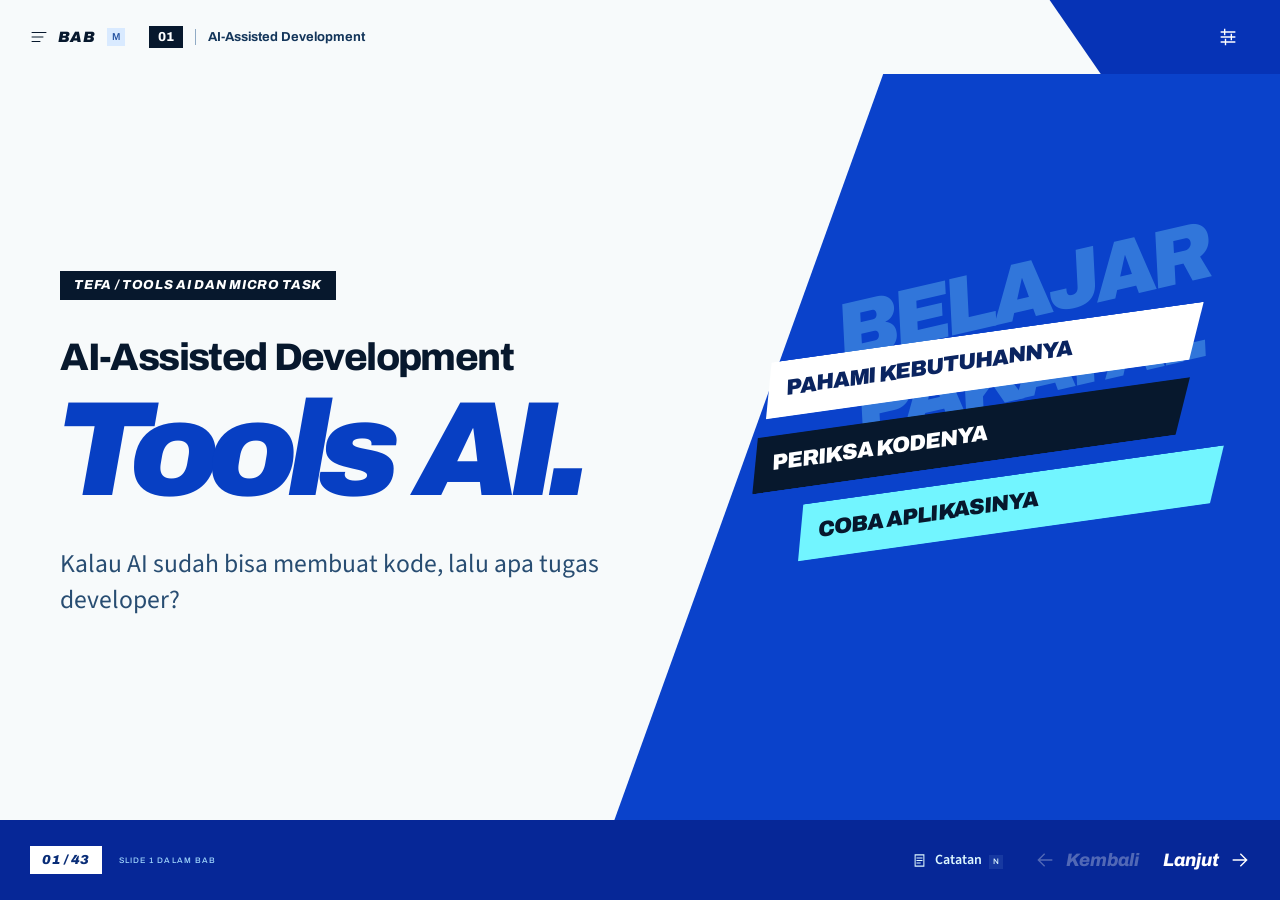
==== commit 9e599d98: "ok" ====
--- a/index.html
+++ b/index.html
@@ -45,7 +45,7 @@
     </header>
     <main id="stage" class="stage" aria-label="Materi presentasi"><article id="slide" class="slide" tabindex="-1"></article></main>
     <footer class="slide-footer">
-      <div class="footer-location"><strong id="deck-counter">01 / 37</strong><span id="local-counter">SLIDE 1 DALAM BAB</span></div>
+      <div class="footer-location"><strong id="deck-counter">01 / 43</strong><span id="local-counter">SLIDE 1 DALAM BAB</span></div>
       <div class="footer-controls"><button id="notes-button" class="notes-toggle" aria-label="Catatan pemateri" aria-expanded="false" aria-controls="notes-panel"><svg aria-hidden="true"><use href="#i-notes"/></svg><span>Catatan <kbd>N</kbd></span></button><div class="slide-navigation"><button id="previous-button" class="nav-button" aria-label="Slide sebelumnya"><svg class="arrow-back"><use href="#i-arrow"/></svg><span>Kembali</span></button><button id="next-button" class="nav-button nav-next" aria-label="Slide berikutnya"><span>Lanjut</span><svg><use href="#i-arrow"/></svg></button></div></div>
     </footer>
     <section id="notes-panel" class="notes-panel" aria-labelledby="notes-title" hidden><div class="notes-heading"><h2 id="notes-title">Catatan pemateri</h2><button id="close-notes" class="icon-button" aria-label="Tutup catatan"><svg><use href="#i-close"/></svg></button></div><ul id="notes-content"></ul></section>
@@ -71,7 +71,7 @@
       <button id="motion-button" aria-pressed="true"><span>Transisi</span><span id="motion-state">Aktif <kbd>T</kbd></span></button>
       <button id="water-button" aria-pressed="true"><span>Gerak air pada menu</span><span id="water-state">Aktif <kbd>L</kbd></span></button>
       <button id="glossary-button"><span>Daftar istilah</span><span> Buka ↗</span></button>
-      <button id="home-button"><span>Kembali ke awal</span><span><kbd>Home</kbd></span></button>
+      <button id="home-button"><span>Ke awal</span><span><kbd>Home</kbd></span></button>
     </div>
     <p class="modal-foot">Panah kiri/kanan memindahkan slide. Panah atas/bawah memilih menu materi. <kbd>B</kbd> membuka pembahasan atau respons berikutnya. Semua perpindahan dilakukan manual.</p>
   </dialog>
--- a/presentation.css
+++ b/presentation.css
@@ -79,6 +79,27 @@
 .comparison-side h2{font:900 italic clamp(27px,2.65vw,44px)/1.07 Archivo,Arial,sans-serif;letter-spacing:-1.1px;margin:15px 0 20px}
 .comparison-side p{font-size:var(--body-size);line-height:1.35;color:#25476a}
 .comparison-side:nth-child(2) p{color:#d9f2ff}
+.comparison-content{width:100%;margin:auto 0;display:grid;gap:20px;min-width:0}
+.comparison-introduction{margin:0;font-size:clamp(22px,1.7vw,28px);line-height:1.35;color:#fff}
+.comparison-table{width:100%;table-layout:fixed;border-collapse:collapse;background:#f7fafb;color:#14365d;font-size:clamp(20px,1.6vw,26px);line-height:1.3;text-align:left}
+.comparison-table th,.comparison-table td{padding:12px 18px;border-bottom:1px solid #b7cadc;vertical-align:top;overflow-wrap:anywhere}
+.comparison-table thead th{background:#07182d;color:#fff;font-weight:750}
+.comparison-table thead th:first-child{width:20%}
+.comparison-table[data-columns="2"] thead th:first-child{width:42%}
+.comparison-table tbody th{background:#e5eef6;color:#0a2757;font-weight:700}
+.comparison-table tbody tr:last-child>*{border-bottom:0}
+@media(max-height:790px) and (min-width:851px){
+ .comparison-content{gap:14px}
+ .comparison-table{font-size:20px}
+ .comparison-table th,.comparison-table td{padding:8px 14px}
+}
+@media(max-width:600px){
+ .comparison-content{gap:22px;margin:0}
+ .comparison-table{font-size:18px;line-height:1.35}
+ .comparison-table th,.comparison-table td{padding:10px 8px}
+ .comparison-table thead th:first-child{width:30%}
+ .comparison-table th{overflow-wrap:normal}
+}
 
 .form-illustration{padding:24px 32px 20px 25px;box-shadow:none;clip-path:polygon(0 0,100% 0,97% 100%,0 100%)}
 .illustration-top{background:#07182d;color:white;padding:9px 11px;margin-bottom:23px;font-size:9px;letter-spacing:.6px}
@@ -366,7 +387,7 @@
 .slide .material-card.numbered-heading{--selector-frame:#090d34;--selector-surface:#090d34;--selector-ink:#7ce8ff;--selector-tag:#7ce8ff;--selector-band:#7ce8ff;--selector-band-ink:#090d34;position:relative;isolation:isolate;display:grid;grid-template-columns:36px minmax(0,1fr);align-items:center;flex:none;min-height:96px;margin:0;padding:12px 22px 12px 10px;column-gap:8px;row-gap:0;border:0;border-radius:0;box-shadow:none;background:none;color:var(--selector-ink);clip-path:none;font:900 italic 30px/1.05 Archivo,Arial,sans-serif;letter-spacing:-.7px;text-align:left}
 .slide .material-card.numbered-heading::before,.slide .material-card.numbered-heading::after{content:'';position:absolute;inset:0;clip-path:polygon(0 0,97% 0,100% 100%,3% 100%);pointer-events:none}
 .slide .material-card.numbered-heading::before{z-index:-2;background:var(--selector-frame)}
-.slide .material-card.numbered-heading::after{inset:3px 3px 0 0;z-index:-1;background:var(--selector-surface)}
+.slide .material-card.numbered-heading::after{inset:4px 6px 0 0;z-index:-1;background:var(--selector-surface)}
 .slide .material-card.numbered-heading>.item-number{position:relative;isolation:isolate;left:-18px;display:grid;place-items:center;align-self:center;width:44px;height:62px;margin:0;padding:0 0 10px;border:0;border-radius:0;background:none;color:var(--selector-tag);font:400 32px/1 Georgia,'Times New Roman',serif;letter-spacing:-2px;transform:rotate(12deg)}
 .slide .material-card.numbered-heading>.item-number::before{content:'';position:absolute;inset:0;z-index:-2;background:currentColor;clip-path:polygon(0 0,100% 0,100% 82%,0 82%);pointer-events:none}
 .slide .material-card.numbered-heading>.item-number::after{content:'';position:absolute;inset:2px 2px 13px;z-index:-1;background:#090d34;pointer-events:none}
@@ -401,5 +422,84 @@
  .slide .material-card.numbered-heading>.item-number{left:-16px;width:38px;height:54px;font-size:28px}
  .slide .material-card.numbered-heading>.item-number::after{bottom:11px}
  .slide .material-card .material-selector-caption{font-size:16px;min-height:30px;padding:6px 8px}
- .slide .route-card .material-selector-caption{min-height:calc(2.4em + 12px)}
-}
+  .slide .route-card .material-selector-caption{min-height:calc(2.4em + 12px)}
+}
+
+.slide .checkpoints-layout{grid-template-columns:repeat(3,minmax(0,1fr));align-items:stretch;gap:clamp(20px,2.5vw,38px);padding:0;margin:auto 0}
+.slide .checkpoints-layout li{min-width:0;min-height:240px;background:#f7fafb;color:#14365d;clip-path:polygon(0 0,100% 0,96% 100%,0 100%)}
+.slide .checkpoints-layout h2{align-items:center;max-width:none;min-height:78px;margin:0;padding:20px 24px;background:#090d34;color:#fff;font:900 italic clamp(26px,2vw,33px)/1.1 Archivo,Arial,sans-serif;letter-spacing:-.6px}
+.slide .checkpoints-layout h2>.item-number{align-self:center;color:#7ce8ff}
+.slide .checkpoints-layout li>p{margin:0;padding:22px 28px 26px calc(24px + var(--item-number-width) + var(--item-number-gap));font-size:clamp(23px,1.8vw,29px);line-height:1.35;color:#14365d}
+
+.slide--feedback .feedback-layout{grid-template-columns:minmax(0,.7fr) minmax(0,1.5fr);gap:22px clamp(28px,4vw,60px);align-items:start;margin:auto 0;padding:0}
+.slide--feedback .feedback-layout>div{min-width:0}
+.slide--feedback .feedback-specific .small-label{margin-bottom:14px}
+.slide--feedback .feedback-specific blockquote{margin:0;padding:20px 26px;font-size:clamp(25px,2vw,33px);line-height:1.35}
+.slide--feedback .feedback-vague p{margin-top:14px;font-size:clamp(25px,2vw,32px);line-height:1.35}
+.slide--feedback .feedback-actions{grid-column:1;grid-row:2}
+.slide--feedback .feedback-actions .action-button{width:100%}
+.slide--feedback .feedback-layout>#reveal-content{grid-column:2;grid-row:2}
+.slide--feedback #reveal-content .finding{margin:0;padding:18px 24px}
+.slide--feedback .finding h2{font-size:clamp(23px,1.7vw,29px)}
+.slide--feedback .finding p{font-size:clamp(22px,1.65vw,27px);line-height:1.35}
+@media(max-width:850px){
+ .slide .checkpoints-layout{grid-template-columns:minmax(0,1fr);gap:20px;margin:0}
+ .slide .checkpoints-layout li{min-height:0}
+ .slide .checkpoints-layout h2{min-height:68px;padding:18px 22px}
+ .slide .checkpoints-layout li>p{padding:18px 26px 24px calc(22px + var(--item-number-width) + var(--item-number-gap))}
+ .slide--feedback .feedback-layout{grid-template-columns:minmax(0,1fr);gap:24px;margin:0}
+ .slide--feedback .feedback-actions,.slide--feedback .feedback-layout>#reveal-content{grid-column:1;grid-row:auto}
+  .slide--feedback .feedback-specific blockquote{padding:20px 24px;font-size:25px}
+}
+
+.slide--evidence .evidence-layout{display:grid;grid-template-columns:minmax(0,.85fr) minmax(0,1.35fr);align-items:start;gap:22px clamp(28px,4vw,60px);margin:auto 0;padding:0}
+.slide--evidence .evidence-layout>div{min-width:0}
+.slide--evidence .claim{padding:22px 28px;background:#f7fafb;clip-path:polygon(0 0,100% 0,97% 100%,0 100%)}
+.slide--evidence .claim .small-label{display:block;margin-bottom:18px;font-size:16px;color:#174ba7}
+.slide--evidence .claim blockquote{max-width:none;font:800 italic clamp(29px,2.8vw,45px)/1.15 Archivo,Arial,sans-serif;letter-spacing:-.6px;color:#07182d}
+.slide--evidence .evidence-facts{display:grid;gap:14px}
+.slide--evidence .fact{display:block;padding:0;border:0;background:#f7fafb;clip-path:polygon(0 0,100% 0,97% 100%,0 100%)}
+.slide--evidence .fact h2{margin:0;padding:12px 20px;background:#090d34;color:#7ce8ff;font:800 italic 18px/1.25 Archivo,Arial,sans-serif;letter-spacing:0}
+.slide--evidence .fact h2>.item-number{color:#7ce8ff}
+.slide--evidence .fact p{padding:14px 22px 16px;margin:0;color:#14365d;font-size:clamp(22px,1.7vw,28px);line-height:1.3}
+.slide--evidence .fact pre{margin:0;padding:0 22px 18px;color:#07182d;font:18px/1.45 Consolas,monospace;white-space:pre-wrap;overflow-wrap:anywhere}
+.slide--evidence .fact code{font:inherit}
+.slide--evidence .evidence-actions{grid-column:1;grid-row:2}
+.slide--evidence .evidence-actions .action-button{width:100%;background:#f7fafb;color:#062b86}
+.slide--evidence .evidence-actions .action-button:hover:not(:disabled),.slide--evidence .evidence-actions .action-button:focus-visible{background:#76faff}
+.slide--evidence .evidence-layout>#reveal-content{grid-column:2;grid-row:2}
+.slide--evidence #reveal-content .finding{margin:0;padding:18px 24px}
+.slide--evidence .finding h2{font-size:clamp(23px,1.7vw,29px)}
+.slide--evidence .finding p{font-size:clamp(22px,1.65vw,27px);line-height:1.35}
+
+.slide--closing{background:transparent;color:#fff;justify-content:flex-start;overflow:visible}
+.slide--closing::before{inset:0;width:auto;height:auto;transform:none;background:#051d75;opacity:.55;clip-path:polygon(77% 0,100% 0,100% 100%,51% 100%)}
+.slide--closing .closing-layout{display:grid;grid-template-columns:minmax(0,1.2fr) minmax(0,1fr);align-items:center;gap:clamp(32px,4vw,64px);margin:auto 0;padding:0}
+.closing-message{min-width:0;border-left:6px solid #79f9ff;padding:20px 0 20px 30px}
+.closing-message .small-label{display:block;margin-bottom:20px;color:#b6e8ff}
+.closing-message h2{font:800 italic clamp(29px,2.7vw,46px)/1.2 Archivo,Arial,sans-serif;letter-spacing:-.6px;color:#fff}
+.closing-reading{min-width:0;background:#090d34;padding:26px 30px;clip-path:polygon(0 0,100% 0,97% 100%,0 100%)}
+.closing-reading .small-label{display:block;margin-bottom:18px;color:#7ce8ff}
+.closing-reading p{font-size:var(--body-size);line-height:1.4;color:#e0f2ff}
+.slide[data-slide-id="alur-pengembangan"] .workflow-layout{grid-template-columns:repeat(3,minmax(0,1fr));gap:20px}
+.slide[data-slide-id="alur-pengembangan"] .workflow-layout li{display:block}
+.slide[data-slide-id="alur-pengembangan"] .workflow-layout h2{max-width:none}
+.slide[data-slide-id="empat-arti-berhasil"] .report-layout{grid-template-columns:repeat(2,minmax(0,1fr));gap:20px}
+.slide[data-slide-id="empat-arti-berhasil"] .report-layout h2{margin-bottom:14px}
+@media(max-height:790px) and (min-width:851px){
+ .slide--evidence .evidence-layout{row-gap:16px}
+ .slide--evidence .fact h2{padding-top:10px;padding-bottom:10px}
+ .slide--evidence .fact p{padding-top:12px;padding-bottom:12px}
+}
+@media(max-width:850px){
+ .slide--evidence .evidence-layout{grid-template-columns:minmax(0,1fr);gap:24px;margin:0}
+ .slide--evidence .evidence-actions,.slide--evidence .evidence-layout>#reveal-content{grid-column:1;grid-row:auto}
+ .slide--closing .closing-layout{grid-template-columns:minmax(0,1fr);gap:28px;margin:0}
+ .closing-message{padding:16px 0 16px 24px}
+ .closing-message h2{font-size:clamp(28px,4.2vw,38px)}
+ .closing-reading{padding:24px 26px}
+}
+@media(max-width:600px){
+ .slide[data-slide-id="alur-pengembangan"] .workflow-layout,.slide[data-slide-id="empat-arti-berhasil"] .report-layout{grid-template-columns:minmax(0,1fr)}
+ .slide--evidence .fact pre{font-size:17px}
+}
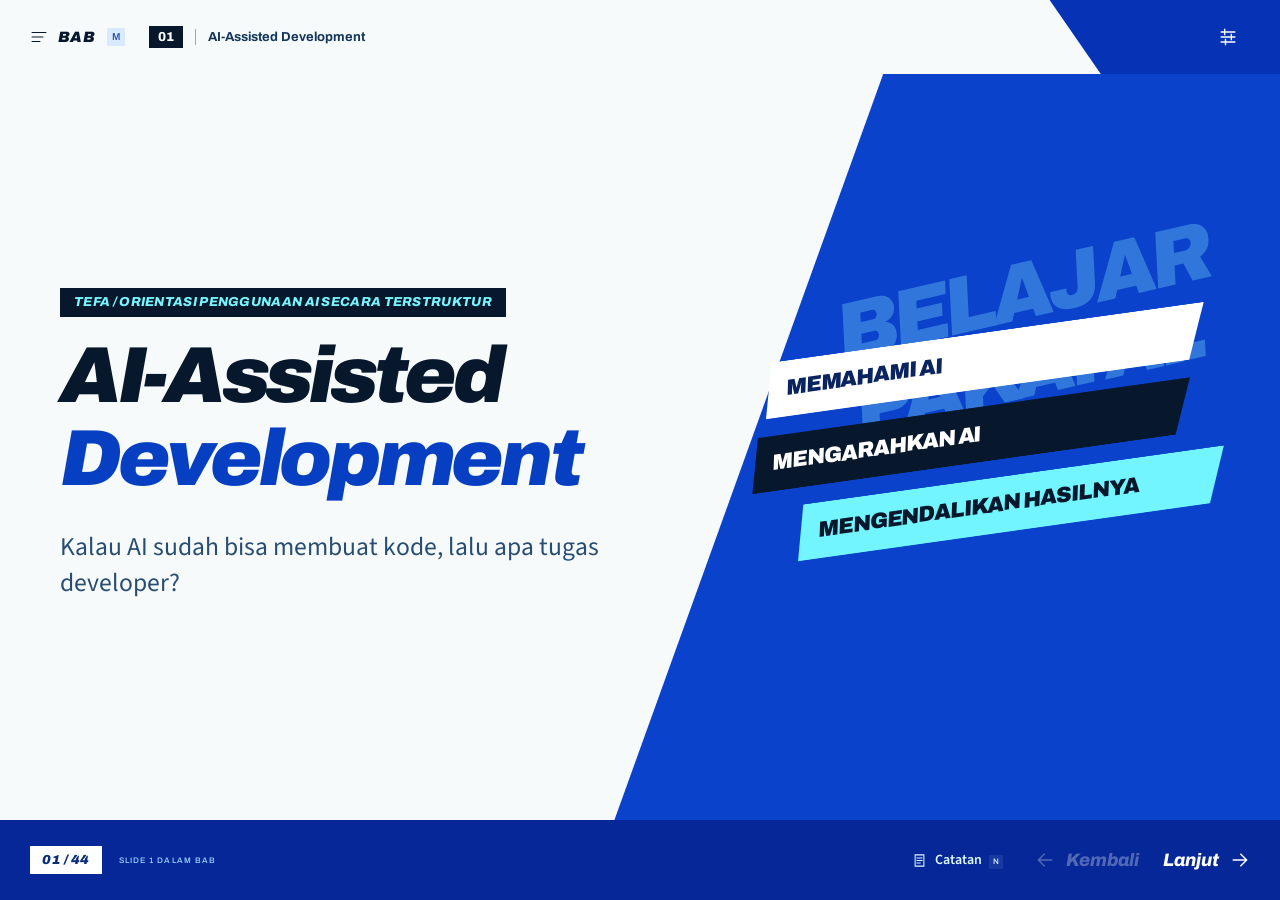
==== commit 2486357d: "update content" ====
--- a/index.html
+++ b/index.html
@@ -5,7 +5,7 @@
   <meta name="viewport" content="width=device-width, initial-scale=1">
   <meta name="theme-color" content="#07182d">
   <meta name="description" content="Presentasi pemateri TEFA tentang mengarahkan pekerjaan AI, menilai rencana, dan menerima hasil berdasarkan bukti.">
-  <title>Tools AI untuk AI-Assisted Development · TEFA</title>
+  <title>Orientasi Penggunaan AI Tools secara Terstruktur · TEFA</title>
   <link rel="icon" href="favicon.svg" type="image/svg+xml">
   <link rel="stylesheet" href="styles.css">
   <link rel="stylesheet" href="calendar.css">
@@ -45,17 +45,16 @@
     </header>
     <main id="stage" class="stage" aria-label="Materi presentasi"><article id="slide" class="slide" tabindex="-1"></article></main>
     <footer class="slide-footer">
-      <div class="footer-location"><strong id="deck-counter">01 / 43</strong><span id="local-counter">SLIDE 1 DALAM BAB</span></div>
+      <div class="footer-location"><strong id="deck-counter">01 / 45</strong><span id="local-counter">SLIDE 1 DALAM BAB</span></div>
       <div class="footer-controls"><button id="notes-button" class="notes-toggle" aria-label="Catatan pemateri" aria-expanded="false" aria-controls="notes-panel"><svg aria-hidden="true"><use href="#i-notes"/></svg><span>Catatan <kbd>N</kbd></span></button><div class="slide-navigation"><button id="previous-button" class="nav-button" aria-label="Slide sebelumnya"><svg class="arrow-back"><use href="#i-arrow"/></svg><span>Kembali</span></button><button id="next-button" class="nav-button nav-next" aria-label="Slide berikutnya"><span>Lanjut</span><svg><use href="#i-arrow"/></svg></button></div></div>
     </footer>
     <section id="notes-panel" class="notes-panel" aria-labelledby="notes-title" hidden><div class="notes-heading"><h2 id="notes-title">Catatan pemateri</h2><button id="close-notes" class="icon-button" aria-label="Tutup catatan"><svg><use href="#i-close"/></svg></button></div><ul id="notes-content"></ul></section>
   </div>
   <button id="exit-clean" class="exit-clean" hidden>Keluar fokus materi <kbd>Esc</kbd></button>
 
-  <dialog id="chapter-menu" class="chapter-menu" aria-labelledby="menu-heading">
+  <dialog id="chapter-menu" class="chapter-menu" aria-label="Pilih bab">
     <canvas id="water-surface" class="water-surface" aria-hidden="true"></canvas>
-    <div class="menu-cut" aria-hidden="true"><span class="menu-title menu-title--light">TEFA</span><div class="menu-title-mask"><span class="menu-title">TEFA</span></div></div>
-    <div class="menu-eyebrow"><span id="menu-heading">PERJALANAN MATERI</span></div>
+    <div class="menu-cut" aria-hidden="true"><span class="menu-title menu-title--light"><span class="menu-title-word">TEFA</span><span class="menu-title-number">01</span></span><div class="menu-title-mask"><span class="menu-title"><span class="menu-title-word">TEFA</span><span class="menu-title-number">01</span></span></div></div>
     <nav id="chapter-nav" class="chapter-nav" aria-label="Pilih bab"></nav>
     <section class="pause-topics" aria-labelledby="menu-topic-heading"><h2 id="menu-topic-heading">DALAM BAB INI</h2><ul id="menu-topics"></ul></section>
     <aside class="menu-preview" aria-label="Ringkasan pilihan"><span class="menu-preview-label">BUKA BAB</span><h2 id="menu-preview-name">Pengantar</h2><p id="menu-preview-description"></p></aside>
@@ -80,8 +79,8 @@
 
   <div id="chapter-transition" class="chapter-transition" role="dialog" aria-modal="true" aria-labelledby="transition-title" hidden>
     <div class="calendar-band" aria-hidden="true"></div>
-    <div class="calendar-month"><span>TEFA</span><small>BAB</small><strong id="transition-number">08</strong></div>
-    <div class="calendar-heading"><span class="calendar-eyebrow">PERJALANAN MATERI</span><h2 id="transition-title"><span id="transition-title-text">Simulasi bersama AI</span></h2></div>
+    <div class="calendar-month"><span>TEFA</span><small>BAB</small><strong id="transition-number">10</strong></div>
+    <div class="calendar-heading"><h2 id="transition-title"><span id="transition-title-text">Simulasi bersama AI</span></h2></div>
     <svg id="calendar-axis" class="calendar-axis" aria-hidden="true"><line id="calendar-axis-line"/></svg><div id="calendar-track" class="calendar-track" aria-hidden="true"></div><div class="calendar-current-ring" aria-hidden="true"><i></i><i></i><i></i></div><div id="transition-moon" class="calendar-focus-moon" aria-hidden="true"></div><div class="calendar-full-light" aria-hidden="true"></div><button id="skip-transition" class="skip-transition">Lewati transisi <svg><use href="#i-arrow"/></svg></button>
   </div>
   <div id="announcer" class="sr-only" aria-live="polite" aria-atomic="true"></div>
--- a/pause-menu.css
+++ b/pause-menu.css
@@ -1,14 +1,16 @@
 /* Pause composition follows the reference's wordmarks, triangular selection, and command corner. */
 #chapter-menu{background:#0034bf;overflow:hidden;scrollbar-width:thin;scrollbar-color:#61eaf4 #0029b5}
 #chapter-menu .water-surface{position:absolute;inset:0;z-index:0}
-#chapter-menu .menu-cut{left:-2%;width:45%;z-index:1}
+#chapter-menu .menu-cut{left:-2%;width:42%;z-index:1}
 #chapter-menu .menu-cut::before,#chapter-menu .menu-title-mask{clip-path:ellipse(84% 97% at 0 0)}
-#chapter-menu .menu-title{left:6vw;top:52%;font-size:clamp(84px,min(30dvh,30vw),400px);letter-spacing:-.065em}
-#chapter-menu .menu-eyebrow{left:5%;right:auto;top:5%;color:#07182d;background:#fff;padding:10px 18px;letter-spacing:.8px;font:900 italic 13px Archivo,Arial,sans-serif;z-index:4;transform:rotate(-4deg)}
-#chapter-nav{position:absolute;left:41%;top:26%;width:36%;height:auto;display:flex;flex-direction:column;align-items:flex-start;gap:0;padding:0;isolation:isolate;z-index:3;--pause-size:clamp(28px,min(3.55vw,5.3dvh),66px);--pause-row:clamp(50px,7.2dvh,78px);--pause-stagger:1}
-#chapter-nav .chapter-tab{all:unset;box-sizing:border-box;position:relative;display:flex;align-items:center;flex:none;left:calc(var(--pose-x)*var(--pause-stagger));top:auto;height:var(--pause-row);min-height:44px;margin:0;padding:2px 10px;cursor:pointer;transform:translateY(var(--pause-shift,0px)) rotate(var(--pose-angle));transform-origin:0 50%;transition:transform 260ms cubic-bezier(.16,1,.3,1);z-index:2;white-space:nowrap;touch-action:manipulation}
-#chapter-nav .pause-label{position:relative;display:block;font:900 italic calc(var(--pause-size)*var(--focus-size,1))/1 Archivo,Arial,sans-serif;letter-spacing:-.045em;transform:none;transition:font-size 180ms cubic-bezier(.16,1,.3,1)}
-#chapter-nav .is-preview{--focus-size:1.22}
+#chapter-menu .menu-title{left:6vw;top:52%;font-size:clamp(84px,min(23dvh,25vw),300px);letter-spacing:-.065em}
+#chapter-menu .menu-title-word,#chapter-menu .menu-title-number{font:inherit;letter-spacing:inherit}
+#chapter-menu .menu-title-number{font-variant-numeric:tabular-nums;margin-inline-start:.07em}
+#chapter-menu .menu-eyebrow{left:5%;right:auto;top:1.5%;display:flex;align-items:center;color:#07182d;background:#fff;padding:6px 14px;letter-spacing:.8px;font:900 italic 12px Archivo,Arial,sans-serif;z-index:4;transform:rotate(-4deg)}
+#chapter-nav{position:absolute;left:38%;top:26%;width:33%;height:auto;display:flex;flex-direction:column;align-items:flex-start;gap:0;padding:0;isolation:isolate;z-index:3;--pause-size:clamp(28px,min(3.25vw,6.2dvh),60px);--pause-row:clamp(40px,5.3dvh,62px);--pause-stagger:1;font-size:var(--pause-size)}
+#chapter-nav .chapter-tab{all:unset;box-sizing:border-box;position:relative;display:flex;align-items:center;flex:none;left:calc(var(--pose-x)*var(--pause-stagger));top:auto;height:var(--pause-row);min-height:44px;margin:0 0 var(--pose-overlap,0px);padding:2px 10px;cursor:pointer;transform:translateY(var(--pause-shift,0px)) rotate(var(--pose-angle));transform-origin:0 50%;transition:transform 260ms cubic-bezier(.16,1,.3,1);z-index:2;white-space:nowrap;touch-action:manipulation}
+#chapter-nav .pause-label{position:relative;display:block;font:900 italic calc(var(--pause-size)*var(--focus-size,1))/.9 Archivo,Arial,sans-serif;letter-spacing:-.055em;transform:none;transition:font-size 240ms cubic-bezier(.16,1,.3,1)}
+#chapter-nav .is-preview{--focus-size:1.5;z-index:3}
 .pause-label-base{display:block;color:#62f1fa;background:linear-gradient(164deg,#a1ffff 0%,#62f2fc 38%,#2fc9ee 46%,#79ffff 53%,#52e9f4 83%);background-clip:text;-webkit-background-clip:text;-webkit-text-fill-color:transparent}
 .pause-label-ink,.pause-label-flare{position:absolute;inset:0;opacity:1;pointer-events:none}
 .pause-label-ink{color:#070d1c;clip-path:var(--pause-ink-clip,polygon(0 0,0 0,0 0))}
@@ -17,10 +19,12 @@
 .is-preview .pause-label-ink,.is-preview .pause-label-flare{opacity:1}
 #chapter-nav .chapter-tab:focus-visible{outline:none}
 #chapter-menu .pause-selector{position:absolute;left:0;top:0;pointer-events:none;z-index:1;transform-origin:0 0;transition:transform 260ms cubic-bezier(.16,1,.3,1),width 240ms,height 240ms}
-.pause-selector svg{width:100%;height:100%;display:block;overflow:visible}
+.pause-selector svg{width:100%;height:100%;display:block;overflow:visible;transform-origin:52% 65%}
+#chapter-menu.pause-motion #chapter-nav{animation:pause-list-drift 5200ms ease-in-out infinite alternate}
+#chapter-menu.pause-motion .pause-selector svg{animation:pause-selector-idle 2400ms ease-in-out infinite alternate}
 .pause-selector-back,.pause-selector-ribbon{fill:#ff3159}
 .pause-selector .cursor-white{fill:white}
-#chapter-menu .menu-preview{display:block;position:absolute;left:auto;right:5%;top:auto;bottom:15%;width:29%;max-width:440px;z-index:3;text-align:right}
+#chapter-menu .menu-preview{display:block;position:absolute;left:auto;right:4%;top:auto;bottom:17%;width:25%;max-width:400px;z-index:3;text-align:right}
 #chapter-menu .menu-preview-label{font:700 italic 11px Archivo,Arial,sans-serif;color:#a9f4ff;letter-spacing:.4px;margin-bottom:9px}
 #chapter-menu .menu-preview h2{font:800 italic clamp(24px,2.35vw,42px)/1.05 Archivo,Arial,sans-serif;letter-spacing:-1.3px;margin:0 0 12px;text-wrap:balance}
 #chapter-menu .menu-preview>p{font:500 clamp(17px,1.4vw,24px)/1.35 'Source Sans 3',Arial,sans-serif;max-width:420px;margin-left:auto;color:#defbff}
@@ -34,7 +38,7 @@
 .pause-command:focus-visible kbd{background:#76ffff}
 #chapter-menu .pause-command.menu-close{font:700 italic 18px Archivo,Arial,sans-serif;gap:9px;padding:0}
 #chapter-menu .pause-command.menu-close kbd{font-size:10px;color:#0029a5}
-.pause-topics{position:absolute;right:5%;top:9%;width:21%;max-width:350px;z-index:2;transform:rotate(-5deg)}
+.pause-topics{position:absolute;right:4%;top:9%;width:19%;max-width:330px;z-index:2;transform:rotate(-5deg)}
 .pause-topics>h2{font:700 italic 11px Archivo,Arial,sans-serif;letter-spacing:.5px;color:#b2f7ff;margin:0 0 13px}
 #menu-topics{padding:0;list-style:none;display:grid;gap:12px}
 #menu-topics li{position:relative;padding:12px 18px 12px 14px;background:#071323;color:#eafaff;font:650 clamp(14px,1.05vw,19px)/1.2 'Source Sans 3',Arial,sans-serif;clip-path:polygon(2% 0,100% 0,96% 100%,0 100%);margin-left:calc(var(--topic-order)*8px);box-shadow:0 4px 0 #53dff3}
@@ -53,14 +57,16 @@
 @keyframes pause-word-out{to{opacity:0;translate:48px -12px}}
 @keyframes pause-cursor-in{from{opacity:0;scale:.65 1}to{opacity:1;scale:1 1}}
 @keyframes pause-context-in{from{opacity:0;translate:30px 0}to{opacity:1;translate:0 0}}
-@media(max-width:1100px){#chapter-nav{left:38%;width:39%;--pause-size:clamp(28px,min(3.9vw,5.4dvh),47px);--pause-stagger:.7}.pause-topics{width:22%;right:3%}#chapter-menu .menu-preview{right:4%;width:27%}#chapter-menu .menu-preview>p{font-size:17px}}
-@media(max-width:850px) and (min-width:701px){#chapter-nav{left:34%;top:29%;width:48%;--pause-size:clamp(28px,4.8vw,42px)}.pause-topics{width:29%;right:4%;top:7%}#menu-topics li{font-size:14px;padding:9px 13px}#chapter-menu .menu-preview{width:27%;bottom:14%}#chapter-menu .menu-preview>p{display:none}#chapter-menu .menu-preview h2{font-size:23px}}
+@keyframes pause-list-drift{from{transform:translate(-1px,1.5px)}to{transform:translate(1px,-1.5px)}}
+@keyframes pause-selector-idle{from{transform:translateY(1px) rotate(-.55deg) scale(.985,1.015)}to{transform:translateY(-1px) rotate(.55deg) scale(1.015,.985)}}
+@media(max-width:1100px){#chapter-nav{left:36%;width:36%;--pause-size:clamp(27px,min(3.25vw,6dvh),40px);--pause-stagger:.7}.pause-topics{width:21%;right:3%}#chapter-menu .menu-preview{right:4%;width:24%}#chapter-menu .menu-preview>p{font-size:17px}}
+@media(max-width:850px) and (min-width:701px){#chapter-nav{left:33%;top:30%;width:53%;--pause-size:clamp(27px,4.2vw,36px)}.pause-topics,#chapter-menu .menu-preview{display:none}}
 @media(max-width:700px){
   #chapter-menu{overflow-y:auto;overflow-x:hidden;scroll-padding:95px 0 90px}
   #chapter-menu .menu-cut{position:fixed;width:29%;height:100dvh}
-  #chapter-menu .menu-title{left:calc(2vw + 9px);font-size:clamp(40px,16vw,88px)}
-  #chapter-menu .menu-eyebrow{position:fixed;left:7%;top:23px;padding:8px 12px;font-size:11px}
-  #chapter-nav{position:relative;left:23%;top:auto;margin-top:120px;margin-bottom:110px;width:72%;height:auto;--pause-size:clamp(27px,7.5vw,42px);--pause-row:clamp(50px,7.2dvh,68px);--pause-stagger:.35}
+  #chapter-menu .menu-title{left:calc(2vw + 9px);font-size:clamp(40px,14vw,78px)}
+  #chapter-menu .menu-eyebrow{position:fixed;left:7%;top:23px;padding:8px 12px;font-size:10px;gap:11px}
+  #chapter-nav{position:relative;left:24%;top:auto;margin-top:150px;margin-bottom:150px;width:70%;height:auto;--pause-size:clamp(20px,5.8vw,36px);--pause-row:48px;--pause-stagger:.3}
   #chapter-nav .chapter-tab{min-height:44px}
   .pause-topics,#chapter-menu .menu-preview{display:none}
   #chapter-menu .menu-actions{position:fixed;left:0;right:0;bottom:0;min-height:76px;padding:13px 20px;display:flex;justify-content:flex-end;gap:22px;background:#001f98;box-shadow:0 -12px 24px #001f9877}
@@ -68,6 +74,5 @@
   .pause-command,#chapter-menu .pause-command.menu-close{font-size:15px;gap:7px}
   .pause-command kbd{min-width:25px;min-height:25px}
 }
-@media(max-height:850px) and (min-width:701px){#chapter-nav{top:25%}}
-@media(max-height:650px) and (min-width:701px){#chapter-nav{top:19%;--pause-size:clamp(22px,5.2dvh,36px);--pause-row:7.8dvh}#chapter-nav .chapter-tab{min-height:0}.pause-topics{top:5%;width:24%}#menu-topics{gap:6px}#menu-topics li{font-size:13px;padding:7px 12px}#chapter-menu .menu-preview>p{display:none}#chapter-menu .menu-preview h2{font-size:24px}#chapter-menu .menu-actions{bottom:2%}}
+@media(max-height:650px) and (min-width:701px){#chapter-nav{top:26%;--pause-size:clamp(23px,5.2dvh,33px);--pause-row:38px}#chapter-nav .chapter-tab{min-height:38px}.pause-topics{top:5%;width:23%}#menu-topics{gap:6px}#menu-topics li{font-size:13px;padding:7px 12px}#chapter-menu .menu-preview>p{display:none}#chapter-menu .menu-preview h2{font-size:24px}#chapter-menu .menu-actions{bottom:2%}}
 @media(prefers-reduced-motion:reduce){#chapter-menu *,#chapter-menu *::before,#chapter-menu *::after{animation:none!important;transition:none!important;scroll-behavior:auto!important}}
--- a/presentation.css
+++ b/presentation.css
@@ -1,4 +1,125 @@
 /* Submenu language: diagonal information bands, opaque reading surfaces, and quiet blue depth. */
+.slide-content{display:flex;flex:1 0 auto;flex-direction:column;justify-content:safe center;gap:22px;min-width:0}
+#slide .slide-content>*{margin-block:0!important;flex-shrink:0}
+#slide .slide-content>.slide-note{padding-top:0!important}
+#slide .slide-content>:is(.concept-layout,.document-layout,.discussion-layout,.conversation-layout,.focus-layout,.explorer-layout,.context-layout,.scene-brief-layout,.story-conclusion,.roles-layout,.closing-layout,.comparison-content){align-items:center!important}
+.concept-layout{display:grid;grid-template-columns:1.15fr 1fr;gap:40px;align-items:center;margin:auto 0;min-width:0}
+.concept-explanation{display:grid;gap:22px;font-size:var(--body-size);line-height:1.45;color:#f7fafb}
+.concept-example{padding:30px;background:#f7fafb;color:#102d5b;min-width:0}
+.concept-example .small-label{color:#1746ab;margin-bottom:16px}
+.concept-example p{font-size:clamp(25px,2.1vw,36px);line-height:1.4}
+.plan-reading{display:grid;grid-template-columns:minmax(0,.85fr) minmax(0,1.15fr);align-items:center;gap:24px 42px;width:100%;margin-inline:auto}
+.plan-explanation>p{font-size:clamp(23px,1.8vw,29px);line-height:1.4;margin:0}
+.plan-explanation>.plan-introduction{margin-bottom:22px}
+.plan-example{background:#f7fafb;color:#173b64;padding:25px 30px}
+.plan-example h2{font:900 italic clamp(28px,2.3vw,36px)/1.15 Archivo,Arial,sans-serif;margin:0 0 14px}
+.plan-scenario{font-size:clamp(21px,1.6vw,26px);line-height:1.35;margin:0 0 12px}
+.plan-steps{list-style:none;padding:0;margin:0}
+.plan-steps>li{display:grid;grid-template-columns:30px minmax(0,1fr);gap:14px;align-items:baseline;padding:14px 0}
+.plan-steps>li+li{border-top:1px solid #bdcde1}
+.plan-step-number{font:900 italic 30px/1.2 Archivo,Arial,sans-serif;color:#1746ab}
+.plan-steps p{margin:0;font-size:clamp(22px,1.65vw,27px);line-height:1.35}
+.plan-reading .slide-note{grid-column:1/-1;margin:0}
+.task-example{padding:20px 26px}
+.task-statement{font-size:clamp(23px,1.8vw,29px);line-height:1.35;margin:0 0 12px}
+.task-example dl{margin:0}
+.task-example dl>div{padding:9px 0;border-top:1px solid #bdcde1}
+.task-example dt{font-size:19px;font-weight:700;color:#1746ab;margin-bottom:4px}
+.task-example dd{margin:0;font-size:clamp(21px,1.6vw,26px);line-height:1.3}
+.review-code-layout{display:grid;grid-template-columns:minmax(0,.85fr) minmax(0,1.15fr);gap:38px;align-items:center;width:100%}
+#slide[data-slide-id="instruksi-dan-izin"] .comparison-table thead th:first-child{width:19%}
+#slide[data-slide-id="prompt-bertahap"] .concept-layout{grid-template-columns:minmax(0,1.2fr) minmax(0,1fr);gap:28px}
+#slide[data-slide-id="prompt-bertahap"] .concept-example{padding:24px}
+@media(min-width:1600px) and (min-height:900px){
+ #slide[data-slide-id="prompt-bertahap"] .concept-explanation{font-size:38px;line-height:1.45}
+ #slide[data-slide-id="prompt-bertahap"] .concept-example p{font-size:36px;line-height:1.4}
+ #slide[data-slide-id="prompt-bertahap"] .concept-layout{max-width:1500px;margin-inline:auto;gap:32px}
+ #slide[data-slide-id="risiko-informasi"] .explorer-panel{max-width:900px;padding:26px 30px}
+ #slide[data-slide-id="risiko-informasi"] .explorer-panel>p{font-size:34px;line-height:1.4}
+ #slide[data-slide-id="risiko-informasi"] .explorer-panel li{font-size:29px;line-height:1.35}
+ body[data-chapter="tools"] #slide[data-slide-id="peta-tools"] .comparison-content{max-width:1500px;margin-inline:auto}
+ body[data-chapter="tools"] #slide[data-slide-id="peta-tools"] .comparison-table{font-size:32px;line-height:1.4}
+ body[data-chapter="tools"] #slide[data-slide-id="peta-tools"] .comparison-table th,body[data-chapter="tools"] #slide[data-slide-id="peta-tools"] .comparison-table td{padding:16px 20px}
+ #slide[data-slide-id="instruksi-dan-izin"] .comparison-content{max-width:1500px;margin-inline:auto}
+ #slide[data-slide-id="instruksi-dan-izin"] .comparison-table{font-size:30px;line-height:1.4}
+}
+@media(max-width:850px){#slide[data-slide-id="prompt-bertahap"] .concept-layout{grid-template-columns:minmax(0,1fr)}}
+.review-code-explanation p{font-size:clamp(23px,1.8vw,29px);line-height:1.4;margin:0 0 22px}
+.review-code-explanation p:last-child{margin-bottom:0}
+.review-diff{margin:0;min-width:0;background:#f7fafb;color:#173b64}
+.review-diff figcaption{padding:16px 22px;background:#07182c;color:#8df7ff;font-size:18px;font-weight:700}
+.review-diff pre{margin:0;padding:18px 0;white-space:pre-wrap;overflow-wrap:anywhere;font:clamp(18px,1.35vw,23px)/1.5 Consolas,monospace}
+.review-diff-line{display:flex;gap:12px;padding:7px 18px;min-width:0}
+.review-diff-line>b{flex:0 0 18px}
+.review-diff-line>span:last-child{min-width:0}
+.review-diff-line--removed{background:#fce6e6;color:#832222}
+.review-diff-line--added{background:#def0e4;color:#175431}
+.review-diff-line--label{font-weight:700;font-size:17px;padding-top:14px}
+@media(max-width:850px){.review-code-layout{grid-template-columns:minmax(0,1fr);gap:24px}.review-diff pre{font-size:18px}}
+@media(max-width:850px){.plan-reading{grid-template-columns:minmax(0,1fr);gap:24px}.plan-example{padding:22px}.plan-step-number{font-size:26px}.plan-steps p{font-size:23px}}
+.explorer-example{display:grid;gap:12px;margin:18px 0}
+.explorer-example>div{display:grid;grid-template-columns:145px minmax(0,1fr);gap:18px;align-items:baseline}
+.explorer-example dt{font-size:20px;font-weight:700;color:#1746ab}
+.explorer-example dd{font-size:24px;line-height:1.35}
+@media(max-width:600px){.explorer-example>div{grid-template-columns:minmax(0,1fr);gap:4px}.explorer-example dd{font-size:23px}}
+.discussion-layout{display:grid;grid-template-columns:minmax(0,1fr) minmax(0,1.16fr);gap:clamp(28px,4vw,64px);align-items:start;margin:auto 0;min-width:0}
+.discussion-situation,.discussion-options{min-width:0}
+.discussion-situation>.small-label{color:#b6e8ff;margin-bottom:14px}
+.discussion-situation>p{font-size:clamp(22px,1.7vw,28px);line-height:1.4;color:#e0f2ff}
+.discussion-situation blockquote{margin:20px 0;padding:22px 26px;background:#f7fafb;color:#102d5b;font:750 clamp(25px,2.1vw,35px)/1.3 'Source Sans 3',Arial,sans-serif}
+.discussion-situation .discussion-prompt{margin-bottom:20px;color:#fff;font-weight:600}
+.discussion-choices{display:grid;gap:12px}
+.discussion-choice{display:flex;align-items:center;gap:16px;width:100%;min-height:56px;padding:14px 20px;text-align:left;background:#07182d;color:#d8f3ff;font:650 clamp(21px,1.6vw,27px)/1.3 'Source Sans 3',Arial,sans-serif}
+.discussion-choice .item-number{color:#8cf5ff;flex-shrink:0}
+.discussion-choice:hover,.discussion-choice:focus-visible,.discussion-choice[aria-pressed=true]{background:#f7fafb;color:#102d5b}
+.discussion-choice:focus-visible{outline:3px solid #8cf5ff;outline-offset:4px}
+.discussion-choice:hover .item-number,.discussion-choice:focus-visible .item-number,.discussion-choice[aria-pressed=true] .item-number{color:#1746ab}
+.discussion-choice:active{transform:translateY(2px)}
+.discussion-reading{margin-top:18px;padding:22px 26px;background:#07182d;color:#e0f2ff}
+.discussion-reading .small-label{color:#8cf5ff;margin-bottom:10px}
+.discussion-reading h2{font:750 clamp(23px,1.9vw,31px)/1.25 'Source Sans 3',Arial,sans-serif;margin-bottom:12px;color:#fff}
+.discussion-reading p,.discussion-invitation{font-size:clamp(21px,1.55vw,26px);line-height:1.4}
+.discussion-reading .discussion-condition{margin-top:14px;padding-top:12px;border-top:1px solid #6b88ae;color:#d8f3ff}
+.discussion-invitation{margin-top:24px;color:#d8f3ff}
+@media(min-width:851px) and (max-height:800px){
+ .discussion-situation blockquote{margin-block:14px;padding:18px 22px}
+ .discussion-reading{padding:18px 22px;margin-top:14px}
+ .discussion-reading .discussion-condition{margin-top:10px;padding-top:10px}
+}
+@media(max-width:850px){.discussion-layout{grid-template-columns:minmax(0,1fr);gap:26px;margin:0}.discussion-choice{min-height:56px}.discussion-reading{padding:22px}.discussion-situation blockquote{margin-block:18px}.discussion-reading h2{font-size:25px}.discussion-reading p,.discussion-invitation{font-size:22px}}
+.document-introduction{font-size:var(--body-size);line-height:1.4;max-width:1250px;margin-bottom:24px}
+.document-layout{display:grid;grid-template-columns:minmax(0,1.6fr) minmax(0,1fr);gap:32px;align-items:center;margin:auto 0;min-width:0}
+.document-example{margin:0;min-width:0;background:#f7fafb;color:#102d5b}
+.document-example figcaption{padding:12px 20px;background:#07182d;color:#8cf5ff;font:700 17px/1.4 'Source Sans 3',Arial,sans-serif;overflow-wrap:anywhere}
+.document-example pre{margin:0;padding:20px;font:clamp(18px,1.4vw,24px)/1.5 Consolas,monospace;white-space:pre-wrap;overflow-wrap:anywhere}
+.document-explanation{font-size:var(--body-size);line-height:1.45;color:#e0f2ff}
+#sources-button{padding:8px 12px;color:#d8f3ff}
+#sources-button:hover,#sources-button:focus-visible{background:#f7fafb;color:#102d5b}
+#sources-button:active{transform:translateY(1px)}
+.sources-list{display:grid;gap:24px;padding-left:24px;margin:24px 0}
+.sources-list a{display:inline-block;color:#8cf5ff;font-weight:700;padding:8px 0;min-height:44px;cursor:pointer}
+.sources-list a:hover,.sources-list a:focus-visible{color:#fff;background:#12356c;text-decoration-thickness:3px;outline:2px solid #8cf5ff;outline-offset:4px}
+.sources-list p{line-height:1.5;color:#e0f2ff}
+.story-proof-status{padding:12px 16px;background:#07182d;color:#d8f3ff;font-size:clamp(18px,1.35vw,23px);line-height:1.4;margin-top:16px}
+#sources-slide-title{font-weight:600;color:#e0f2ff}
+@media(max-width:850px){
+ .concept-layout,.document-layout{grid-template-columns:minmax(0,1fr);gap:24px}
+ .concept-layout{margin:0}
+ .concept-example{padding:24px}
+}
+@media(min-width:851px){
+ .slide--evidence .evidence-facts{grid-column:2;grid-row:1 / span 2}
+ #slide.slide--evidence .evidence-layout>#reveal-content{grid-column:2;grid-row:1 / span 2}
+}
+@media(min-width:851px) and (max-height:800px){
+ #slide.slide--context .context-layout dl>div{padding-block:12px}
+ #slide.slide--criteria .criteria-layout{gap:12px}
+ #slide.slide--criteria .slide-note{margin-top:18px}
+ #slide.slide--document .document-example pre{line-height:1.4}
+ #slide.slide--document .document-introduction{margin-bottom:18px}
+ #slide.slide--feedback .feedback-layout{row-gap:14px}
+ #slide.slide--feedback .feedback-specific blockquote{padding-block:16px}
+}
 :root{--navy:#07182d;--page:clamp(28px,4.7vw,90px);--body-size:clamp(23px,1.8vw,31px)}
 .app-shell{background:#0633b6}
 .topbar{height:74px;padding:0 30px;gap:24px;isolation:isolate}
@@ -18,7 +139,7 @@
 .slide::after{display:none}
 .slide-heading{margin-bottom:30px;isolation:isolate}
 .submenu-section{position:absolute;right:0;bottom:0;z-index:-1;max-width:100%;overflow:hidden;white-space:nowrap;font:900 italic clamp(95px,13vw,230px)/.95 Archivo,Arial,sans-serif;letter-spacing:-.09em;color:#fff;opacity:.09;pointer-events:none}
-.eyebrow{display:table;background:#07182d;color:#78f6ff;font:800 italic 13px/1.2 Archivo,Arial,sans-serif;letter-spacing:.3px;padding:7px 14px;margin-bottom:17px}
+#slide .eyebrow{display:table;max-width:100%;background:#07182d;color:#78f6ff;font:800 italic 13px/1.2 Archivo,Arial,sans-serif;letter-spacing:.3px;padding:7px 14px;margin-bottom:17px;border:0;border-radius:0;clip-path:none}
 .slide-heading h1{font:800 italic clamp(34px,3.8vw,62px)/1.1 Archivo,Arial,sans-serif;letter-spacing:-.6px;color:white;max-width:1200px}
 .slide h1,.slide h2,.modal-head h2{word-spacing:.055em}
 .small-label{font-size:16px;font-weight:700;letter-spacing:.3px;color:#b6e8ff}
@@ -49,6 +170,10 @@
 .cover-type .eyebrow{color:white;letter-spacing:.7px;margin-bottom:36px}
 .cover-intro{font:800 clamp(28px,3vw,48px)/1.1 Archivo,Arial,sans-serif;letter-spacing:-1.6px}
 .cover-word{color:#073fc3;font:900 italic clamp(86px,10.5vw,185px)/1 Archivo,Arial,sans-serif;letter-spacing:-.085em;word-spacing:.1em;margin-left:-5px}
+.cover-type .cover-title{color:#073fc3;font:900 italic clamp(48px,6.2vw,110px)/1.05 Archivo,Arial,sans-serif;letter-spacing:-.055em;margin:0}
+.cover-title>span{display:block;white-space:nowrap}
+.cover-title>span:first-child{color:#07182d}
+@media(max-width:600px){.cover-type .cover-title{font-size:clamp(35px,10.5vw,62px)}}
 .cover-subtitle{color:#284d72;font-size:clamp(24px,2vw,33px);line-height:1.4;max-width:560px;margin-top:29px}
 .cover-device{position:relative;aspect-ratio:auto;min-height:390px;margin:0;transform:none;display:flex;flex-direction:column;align-items:flex-start;justify-content:center;gap:26px}
 .cover-side-word{position:absolute;right:0;top:4%;font:900 italic clamp(48px,6.3vw,104px)/.95 Archivo,Arial,sans-serif;letter-spacing:-.07em;color:#8befff;opacity:.3;transform:rotate(-13deg);pointer-events:none}
@@ -162,11 +287,21 @@
 .feedback-vague{color:#b9ddf2}
 .feedback-specific .small-label{color:#8bfaff}
 .feedback-specific blockquote{background:#f7fafb;color:#14365d;padding:23px 28px;font-size:clamp(26px,2.15vw,36px);line-height:1.35;clip-path:polygon(0 0,100% 0,97% 100%,0 100%)}
-.boundary-statement{color:white;font:900 italic clamp(31px,3.4vw,55px)/1.05 Archivo,Arial,sans-serif;letter-spacing:-1.8px}
-.boundaries-layout dl{gap:16px}
-.boundaries-layout dl>div{background:#f7fafb;padding:17px 24px;clip-path:polygon(0 0,100% 0,97% 100%,0 100%)}
-.boundaries-layout dt{color:#174ba7;font:800 italic 18px Archivo,Arial,sans-serif}
-.boundaries-layout dd{color:#25476a;font-size:var(--body-size);line-height:1.3}
+.agent-flow{margin:auto 0;min-width:0;padding:4px 0 12px}
+.agent-steps{display:grid;grid-template-columns:repeat(4,minmax(0,1fr));gap:14px;list-style:none;padding:0;counter-reset:agent-step}
+.agent-steps li{position:relative;min-width:0;min-height:200px;padding:17px 19px 20px;background:#071b60;color:#e3f5ff;clip-path:polygon(0 0,100% 0,96% 100%,0 96%)}
+.agent-steps li:nth-child(2){margin-top:34px;background:#f7fafb;color:#123364}
+.agent-steps li:nth-child(3){margin-top:68px;background:#0b2f9d}
+.agent-steps li:nth-child(4){margin-top:102px;background:#f7fafb;color:#123364}
+.agent-step-number{display:block;font:900 italic clamp(48px,5vw,76px)/.9 Archivo,Arial,sans-serif;letter-spacing:-.06em;color:#80f5ff;margin-bottom:16px}
+.agent-steps li:nth-child(2) .agent-step-number,.agent-steps li:nth-child(4) .agent-step-number{color:#1646b0}
+.agent-steps h2{font:900 italic clamp(22px,1.8vw,30px)/1.05 Archivo,Arial,sans-serif;letter-spacing:-.7px;margin-bottom:11px}
+.agent-steps p{font-size:clamp(19px,1.4vw,23px);line-height:1.25}
+.agent-outcomes{display:grid;grid-template-columns:1fr 1fr;gap:0 19px;margin:25px 0 0 39%;padding:15px 20px 17px;background:#06183f;color:white;clip-path:polygon(0 0,100% 0,97% 100%,0 100%)}
+.agent-outcomes>.small-label{grid-column:1/-1;color:#80f5ff;margin-bottom:11px}
+.agent-outcomes>div{min-width:0;padding:8px 12px 2px;border-top:2px solid #80f5ff}
+.agent-outcomes strong{display:block;font:900 italic 22px/1.2 Archivo,Arial,sans-serif;color:#80f5ff;margin-bottom:5px}
+.agent-outcomes p{font-size:clamp(18px,1.35vw,22px);line-height:1.3;color:#e3f5ff}
 .assignment-layout h2{background:white;color:#0b2d69;padding:20px 26px;font:900 italic clamp(32px,3.4vw,55px)/1.04 Archivo,Arial,sans-serif;letter-spacing:-1.7px;clip-path:polygon(0 0,100% 0,96% 100%,0 100%)}
 .assignment-layout ul{font-size:var(--body-size);color:#e8f7ff}
 .assignment-aside{border:0;background:#071b60;padding:17px 21px;font-size:clamp(20px,1.5vw,25px);color:#c5edff;margin-top:26px}
@@ -183,7 +318,8 @@
 .mission-layout .eyebrow{background:white;color:#123479}
 .mission-layout h1{font-size:clamp(64px,7.2vw,126px);letter-spacing:-.035em;word-spacing:.08em}
 .mission-bottom p{font-size:clamp(23px,1.9vw,32px)}
-.conversation-layout{grid-template-columns:.43fr 1.57fr;gap:45px}
+.conversation-layout{grid-template-columns:.43fr 1.57fr;gap:45px;align-items:center}
+.conversation-layout .conversation-count{margin-top:0}
 .conversation-layout aside>.small-label{color:#b8f0ff}
 .conversation-count strong{font:900 italic 100px/1 Archivo,Arial,sans-serif;color:#82f8ff}
 .conversation-count>span{color:#c1eaff}
@@ -283,6 +419,7 @@
 }
 @media(max-width:850px){
   :root{--page:30px;--body-size:23px}.topbar{height:70px;padding:0 22px;gap:19px}.slide-footer{height:78px;padding:0 22px}.chapter-context{font-size:11px}
+  .agent-steps{grid-template-columns:repeat(2,minmax(0,1fr));gap:13px}.agent-steps li{min-height:175px}.agent-steps li:nth-child(2){margin-top:28px}.agent-steps li:nth-child(3){margin-top:0}.agent-steps li:nth-child(4){margin-top:28px}.agent-outcomes{margin-left:18%;margin-top:20px}
   .slide-heading h1{font-size:38px}.cover-composition{grid-template-columns:1.4fr 1fr;gap:20px}.cover-intro{font-size:29px}.cover-word{font-size:95px}.cover-device{min-height:315px}.cover-side-word{font-size:58px}.cover-device .cover-keywords span{font-size:17px;padding:14px 16px}.cover-subtitle{font-size:24px}
   .roles-layout{grid-template-columns:1fr 1fr;gap:24px}.roles-layout h2{font-size:30px}.role-cross{display:none}.comparison-side h2{font-size:29px}.comparison-side p{font-size:23px}
   .ecosystem-layout section{grid-template-columns:28% 1fr;column-gap:20px}.ecosystem-layout h2{font-size:32px}.ecosystem-layout p{font-size:23px}
@@ -292,6 +429,7 @@
 }
 @media(max-width:600px){
   :root{--page:23px;--body-size:23px}
+  .agent-flow{margin:0;padding:0 0 10px}.agent-steps{grid-template-columns:1fr;gap:10px}.agent-steps li,.agent-steps li:nth-child(2),.agent-steps li:nth-child(3),.agent-steps li:nth-child(4){display:grid;grid-template-columns:58px minmax(0,1fr);column-gap:12px;align-items:center;min-height:0;margin:0;padding:15px 18px 17px;clip-path:polygon(0 0,100% 0,97% 100%,0 96%)}.agent-step-number{grid-column:1;grid-row:1/3;font-size:45px;margin:0}.agent-steps h2{grid-column:2;grid-row:1;font-size:23px;margin:0 0 5px}.agent-steps p{grid-column:2;grid-row:2;font-size:20px;line-height:1.28}.agent-outcomes{grid-template-columns:1fr;gap:0;margin:16px 0 0;padding:14px 17px 16px}.agent-outcomes>.small-label{margin-bottom:6px}.agent-outcomes>div{padding:9px 5px 4px}.agent-outcomes strong{font-size:20px}.agent-outcomes p{font-size:19px}
   .topbar{height:65px;padding:0 17px;gap:13px}.topbar::before{clip-path:polygon(0 0,79% 0,84% 100%,0 100%)}.chapter-trigger{font-size:12px}.chapter-context{font-size:10px;gap:7px}.chapter-context strong{max-width:100px}.context-divider{display:none}#chapter-label{padding:4px 6px}
   .topbar .icon-button{width:40px;min-height:44px}.slide{padding-top:25px;padding-bottom:27px}.slide-heading{margin-bottom:27px}.slide-heading h1{font-size:33px;line-height:1.1;letter-spacing:-.6px}.submenu-section{font-size:80px}.eyebrow{font-size:12px;letter-spacing:.3px;margin-bottom:16px;padding:6px 9px}.small-label{font-size:16px}
   .slide-footer{height:74px;padding:0 17px}.footer-location{min-width:49px}#deck-counter{font-size:10px;padding:6px 8px}.footer-controls{gap:15px}.slide-navigation{gap:15px}.nav-button{font-size:13px;gap:6px}.notes-toggle{font-size:12px}.action-button{font-size:12px;padding:12px 16px}.text-button{font-size:12px}
@@ -400,6 +538,9 @@
 .slide .material-selector:has(>button:focus-visible):not(:has(>button.is-hovered))>button.numbered-heading{--selector-frame:#090d34;--selector-surface:#090d34;--selector-ink:#7ce8ff;--selector-tag:#7ce8ff;--selector-band:#7ce8ff;--selector-band-ink:#090d34}
 .slide .material-selector:has(>button:focus-visible):not(:has(>button.is-hovered))>button.numbered-heading:focus-visible{--selector-frame:#ed3047;--selector-surface:#fff;--selector-ink:#081126;--selector-tag:#fff;--selector-band:#090d34;--selector-band-ink:#fff}
 .slide .explorer-layout--flow .explorer-panel ul{grid-template-columns:1fr;gap:10px}
+#slide[data-slide-id="risiko-informasi"] .explorer-panel{min-height:0}
+#slide[data-slide-id="risiko-informasi"] .explorer-panel>p{margin-bottom:12px}
+#slide[data-slide-id="risiko-informasi"] .explorer-panel ul{border-top:1px solid #bdcde1;padding:16px 0 0;margin-top:16px}
 .slide .route-layout{display:grid;grid-template-columns:minmax(0,1fr) auto minmax(0,1fr) auto minmax(0,1fr);align-items:stretch;gap:24px;padding:25px 10px 25px 24px}
 .slide .route-card.material-card>.item-label{display:grid;grid-template-rows:minmax(2.1em,auto) 1fr;align-self:stretch}
 .slide .route-card .material-selector-title{align-self:center}
@@ -500,6 +641,325 @@
  .closing-reading{padding:24px 26px}
 }
 @media(max-width:600px){
- .slide[data-slide-id="alur-pengembangan"] .workflow-layout,.slide[data-slide-id="empat-arti-berhasil"] .report-layout{grid-template-columns:minmax(0,1fr)}
- .slide--evidence .fact pre{font-size:17px}
-}
+  .slide[data-slide-id="alur-pengembangan"] .workflow-layout,.slide[data-slide-id="empat-arti-berhasil"] .report-layout{grid-template-columns:minmax(0,1fr)}
+  .slide--evidence .fact pre{font-size:17px}
+}
+
+/* Bab 1: shared heading rhythm; Item rows, comparison evidence, and paired roles have distinct reading structures. */
+body[data-chapter="dasar"] #slide:not(.slide--cover){
+  --chapter-blue:#0034bf;--chapter-deep:#070d1c;--chapter-top:30px;
+  --chapter-white:#fff;--chapter-muted:#defbff;--chapter-red:#ff3159;
+  background:transparent;color:var(--chapter-white);padding:var(--chapter-top) var(--page) 26px
+}
+body[data-chapter="dasar"] #slide:not(.slide--cover)::before{display:block;inset:0;z-index:-1;background:#051d75;opacity:.55;clip-path:polygon(77% 0,100% 0,100% 100%,51% 100%);pointer-events:none}
+body[data-chapter="dasar"] #slide:not(.slide--cover)::after{display:none}
+body[data-chapter="dasar"] #slide .slide-heading{margin-bottom:30px;flex-shrink:0}
+body[data-chapter="dasar"] #slide .slide-heading h1{color:var(--chapter-white);font:900 italic clamp(34px,3.25vw,52px)/1.12 Archivo,Arial,sans-serif;letter-spacing:-.9px;max-width:28em;text-wrap:wrap}
+body[data-chapter="dasar"] #slide .slide-note{color:var(--chapter-muted);padding:0;border:0;margin-top:auto;padding-top:24px;font-size:clamp(18px,1.4vw,22px);line-height:1.4;max-width:65em}
+body[data-chapter="dasar"] #slide .slide-note::before{display:none}
+body[data-chapter="dasar"] #slide .comparison-content{margin:0;min-width:0;gap:24px}
+body[data-chapter="dasar"] #slide .comparison-introduction{color:var(--chapter-muted);font-size:clamp(22px,1.8vw,28px);line-height:1.4}
+body[data-chapter="dasar"] #slide .comparison-table{background:var(--chapter-white);color:var(--chapter-deep);font-size:clamp(20px,1.65vw,26px);line-height:1.35}
+body[data-chapter="dasar"] #slide .comparison-table th,body[data-chapter="dasar"] #slide .comparison-table td{border-color:#cdd8eb;padding:15px 20px}
+body[data-chapter="dasar"] #slide .comparison-table thead th{background:var(--chapter-deep);color:var(--chapter-white)}
+body[data-chapter="dasar"] #slide .comparison-table tbody th{background:var(--chapter-white);color:var(--chapter-deep)}
+body[data-chapter="dasar"] #slide[data-slide-id="dua-kelompok"] .comparison-content{grid-template-columns:minmax(0,.62fr) minmax(0,1.38fr);gap:42px;align-items:start}
+body[data-chapter="dasar"] #slide[data-slide-id="dua-kelompok"] .comparison-introduction{padding-top:52px;max-width:24ch}
+body[data-chapter="dasar"] #slide[data-slide-id="dua-kelompok"] .comparison-table{background:none;counter-reset:chapter-work;border-collapse:separate;border-spacing:0 6px}
+body[data-chapter="dasar"] #slide[data-slide-id="dua-kelompok"] .comparison-table thead th{background:none;color:var(--chapter-muted);font:700 14px/1.3 Archivo,Arial,sans-serif;border:0;padding:0 20px 9px}
+body[data-chapter="dasar"] #slide[data-slide-id="dua-kelompok"] .comparison-table thead th:first-child{width:40%}
+body[data-chapter="dasar"] #slide[data-slide-id="dua-kelompok"] .comparison-table tbody tr{counter-increment:chapter-work;height:96px}
+body[data-chapter="dasar"] #slide[data-slide-id="dua-kelompok"] .comparison-table tbody th{position:relative;background:var(--chapter-deep);color:var(--chapter-white);padding:22px 16px 22px 55px;font:900 italic clamp(21px,1.75vw,28px)/1.18 Archivo,Arial,sans-serif}
+body[data-chapter="dasar"] #slide[data-slide-id="dua-kelompok"] .comparison-table tbody th::before{content:'0' counter(chapter-work);position:absolute;left:17px;top:25px;color:#78f6ff;font:600 13px/1.5 Archivo,Arial,sans-serif}
+body[data-chapter="dasar"] #slide[data-slide-id="dua-kelompok"] .comparison-table tbody td{background:var(--chapter-white);color:var(--chapter-deep);padding:22px;font-size:clamp(21px,1.65vw,26px)}
+body[data-chapter="dasar"] #slide[data-slide-id="dua-kelompok"] .comparison-table tbody th,body[data-chapter="dasar"] #slide[data-slide-id="dua-kelompok"] .comparison-table tbody td{border:0;vertical-align:middle}
+body[data-chapter="dasar"] #slide[data-slide-id="dua-kelompok"] .comparison-table tbody td:last-child{clip-path:polygon(0 0,100% 0,97% 100%,0 100%)}
+
+body[data-chapter="dasar"] #slide[data-slide-id="makna-vibe-coding"] .comparison-content{grid-template-columns:minmax(0,.8fr) minmax(0,1.2fr);gap:48px;align-items:start}
+body[data-chapter="dasar"] #slide .registration-contrast{padding-top:7px;min-width:0}
+body[data-chapter="dasar"] #slide .registration-contrast>p:first-child{font-size:clamp(22px,1.7vw,27px);line-height:1.4;color:var(--chapter-muted);max-width:29ch}
+body[data-chapter="dasar"] #slide .registration-claim{display:table;background:var(--chapter-deep);color:var(--chapter-white);font:900 italic clamp(35px,3.3vw,53px)/1.2 Archivo,Arial,sans-serif;padding:11px 22px;margin:20px 0 25px;clip-path:polygon(0 0,100% 0,95% 100%,0 100%)}
+body[data-chapter="dasar"] #slide .registration-reality{background:var(--chapter-white);padding:22px 26px 26px;clip-path:polygon(0 0,100% 0,95% 100%,0 100%)}
+body[data-chapter="dasar"] #slide .registration-reality .small-label{color:#b00030;font:800 13px/1.3 Archivo,Arial,sans-serif;margin-bottom:12px}
+body[data-chapter="dasar"] #slide .registration-reality p{font:800 italic clamp(25px,2.1vw,34px)/1.2 Archivo,Arial,sans-serif;color:var(--chapter-deep)}
+body[data-chapter="dasar"] #slide[data-slide-id="makna-vibe-coding"] .comparison-table{margin-top:7px}
+body[data-chapter="dasar"] #slide[data-slide-id="makna-vibe-coding"] .comparison-table thead th{font-size:clamp(19px,1.5vw,24px);padding-block:18px}
+body[data-chapter="dasar"] #slide[data-slide-id="makna-vibe-coding"] .comparison-table tbody th,body[data-chapter="dasar"] #slide[data-slide-id="makna-vibe-coding"] .comparison-table tbody td{padding-block:25px;font-size:clamp(21px,1.65vw,26px)}
+body[data-chapter="dasar"] #slide[data-slide-id="makna-vibe-coding"] .comparison-table tbody td{background:#edf6ff}
+
+body[data-chapter="dasar"] #slide[data-slide-id="pola-kerja"] .comparison-table{font-size:clamp(19px,1.45vw,24px)}
+body[data-chapter="dasar"] #slide[data-slide-id="pola-kerja"] .comparison-table th,body[data-chapter="dasar"] #slide[data-slide-id="pola-kerja"] .comparison-table td{padding:10px 18px}
+body[data-chapter="dasar"] #slide[data-slide-id="pola-kerja"] .comparison-table thead th{padding-block:18px;font-weight:750;vertical-align:middle}
+body[data-chapter="dasar"] #slide[data-slide-id="pola-kerja"] .comparison-table thead th:first-child{width:19%}
+body[data-chapter="dasar"] #slide[data-slide-id="pola-kerja"] .comparison-table tbody th{background:#dfe9fa;font-weight:650}
+body[data-chapter="dasar"] #slide[data-slide-id="pola-kerja"] .comparison-table tbody td:nth-child(3){background:#edf6ff}
+
+body[data-chapter="dasar"] #slide .roles-layout{grid-template-columns:minmax(0,1fr) minmax(0,1fr);gap:38px;align-items:stretch;margin:0}
+body[data-chapter="dasar"] #slide .roles-layout section{padding:27px 32px 32px;clip-path:polygon(0 0,100% 0,96% 100%,0 100%);border:0;min-width:0}
+body[data-chapter="dasar"] #slide .roles-layout .role-human{background:var(--chapter-white);color:var(--chapter-deep)}
+body[data-chapter="dasar"] #slide .roles-layout .role-ai{background:var(--chapter-deep);color:var(--chapter-white);margin:0}
+body[data-chapter="dasar"] #slide .roles-layout .small-label{font-size:14px;margin:0 0 18px;color:var(--chapter-muted)}
+body[data-chapter="dasar"] #slide .role-human .small-label{color:var(--chapter-blue)}
+body[data-chapter="dasar"] #slide .roles-layout h2{font:900 italic clamp(29px,2.7vw,43px)/1.12 Archivo,Arial,sans-serif;letter-spacing:-.8px;margin:0 0 26px;min-height:2.24em}
+body[data-chapter="dasar"] #slide .role-human h2{color:var(--chapter-deep)}
+body[data-chapter="dasar"] #slide .role-ai h2{color:var(--chapter-white)}
+body[data-chapter="dasar"] #slide .roles-layout ul{font-size:clamp(22px,1.75vw,28px);line-height:1.4;gap:18px;color:inherit}
+body[data-chapter="dasar"] #slide .roles-layout li{padding-left:0}
+body[data-chapter="dasar"] #slide .roles-layout li::before{display:none}
+body[data-chapter="dasar"] #slide.slide--explorer .explorer-layout{align-items:start;margin:12px 0 0}
+body[data-chapter="dasar"] #slide.slide--explorer .view-selector{color:#f7fafb}
+body[data-chapter="dasar"] #slide.slide--explorer .explorer-panel{min-height:0;padding:24px 28px;clip-path:polygon(0 0,100% 0,97% 100%,0 100%)}
+body[data-chapter="dasar"] #slide.slide--explorer .explorer-panel h2{font:900 italic clamp(29px,2.5vw,40px)/1.15 Archivo,Arial,sans-serif;letter-spacing:-.6px;margin:0 0 22px}
+body[data-chapter="dasar"] #slide.slide--explorer .explorer-panel>p{font-size:clamp(23px,1.85vw,29px);line-height:1.4;margin-bottom:25px}
+body[data-chapter="dasar"] #slide.slide--explorer .explorer-panel ul{border-top:1px solid #bdcde1;padding-top:20px;font-size:clamp(21px,1.6vw,26px);gap:12px}
+
+@media(min-width:851px) and (max-height:800px){
+  body[data-chapter="dasar"] #slide:not(.slide--cover){--chapter-top:25px;padding-bottom:22px}
+  body[data-chapter="dasar"] #slide .slide-heading{margin-bottom:24px}
+  body[data-chapter="dasar"] #slide .slide-heading h1{font-size:clamp(33px,3.1vw,45px)}
+  body[data-chapter="dasar"] #slide .comparison-table th,body[data-chapter="dasar"] #slide .comparison-table td{padding-block:13px}
+  body[data-chapter="dasar"] #slide[data-slide-id="dua-kelompok"] .comparison-table tbody tr{height:86px}
+  body[data-chapter="dasar"] #slide[data-slide-id="dua-kelompok"] .comparison-table tbody th,body[data-chapter="dasar"] #slide[data-slide-id="dua-kelompok"] .comparison-table tbody td{padding-block:12px}
+  body[data-chapter="dasar"] #slide[data-slide-id="dua-kelompok"] .comparison-table tbody th::before{top:16px}
+  body[data-chapter="dasar"] #slide[data-slide-id="pola-kerja"] .comparison-table th,body[data-chapter="dasar"] #slide[data-slide-id="pola-kerja"] .comparison-table td{padding-block:8px}
+}
+@media(min-width:851px) and (max-width:1100px){
+  body[data-chapter="dasar"] #slide[data-slide-id="dua-kelompok"] .comparison-content{grid-template-columns:minmax(0,.5fr) minmax(0,1.5fr);gap:26px}
+  body[data-chapter="dasar"] #slide[data-slide-id="dua-kelompok"] .comparison-table tbody th{padding-left:39px;font-size:22px}
+  body[data-chapter="dasar"] #slide[data-slide-id="dua-kelompok"] .comparison-table tbody tr{height:auto}
+  body[data-chapter="dasar"] #slide[data-slide-id="dua-kelompok"] .comparison-table tbody th,body[data-chapter="dasar"] #slide[data-slide-id="dua-kelompok"] .comparison-table tbody td{padding-block:14px}
+  body[data-chapter="dasar"] #slide[data-slide-id="dua-kelompok"] .comparison-table tbody th::before{left:11px;font-size:12px}
+  body[data-chapter="dasar"] #slide[data-slide-id="dua-kelompok"] .comparison-table tbody td{padding-inline:16px;font-size:22px}
+  body[data-chapter="dasar"] #slide[data-slide-id="makna-vibe-coding"] .comparison-content{gap:28px}
+  body[data-chapter="dasar"] #slide .roles-layout{gap:24px}
+  body[data-chapter="dasar"] #slide .roles-layout section{padding-inline:24px}
+}
+@media(max-width:850px){
+  body[data-chapter="dasar"] #slide[data-slide-id="dua-kelompok"] .comparison-content{grid-template-columns:1fr;gap:18px}
+  body[data-chapter="dasar"] #slide[data-slide-id="dua-kelompok"] .comparison-introduction{padding:0;max-width:38em}
+  body[data-chapter="dasar"] #slide[data-slide-id="makna-vibe-coding"] .comparison-content{grid-template-columns:1fr;gap:26px}
+  body[data-chapter="dasar"] #slide .registration-contrast{display:grid;grid-template-columns:1fr 1fr;column-gap:25px;align-items:start;padding:0}
+  body[data-chapter="dasar"] #slide .registration-contrast>p:first-child{grid-column:1;grid-row:1}
+  body[data-chapter="dasar"] #slide .registration-claim{grid-column:1;grid-row:2;margin:14px 0 0;font-size:35px}
+  body[data-chapter="dasar"] #slide .registration-reality{grid-column:2;grid-row:1/3}
+  body[data-chapter="dasar"] #slide .roles-layout{gap:22px}
+  body[data-chapter="dasar"] #slide .roles-layout section{padding:24px}
+  body[data-chapter="dasar"] #slide .roles-layout h2{font-size:30px}
+  body[data-chapter="dasar"] #slide.slide--explorer .explorer-panel{min-height:0}
+}
+@media(max-width:600px){
+  body[data-chapter="dasar"] #slide:not(.slide--cover){--chapter-top:25px;padding:var(--chapter-top) 23px 28px}
+  body[data-chapter="dasar"] #slide .slide-heading h1{font-size:32px;letter-spacing:-.6px}
+  body[data-chapter="dasar"] #slide .slide-heading{margin-bottom:24px}
+  body[data-chapter="dasar"] #slide .comparison-introduction{font-size:22px}
+  body[data-chapter="dasar"] #slide .comparison-table{font-size:18px}
+  body[data-chapter="dasar"] #slide .comparison-table th,body[data-chapter="dasar"] #slide .comparison-table td{padding:12px 9px}
+  body[data-chapter="dasar"] #slide[data-slide-id="dua-kelompok"] .comparison-table thead th{padding-inline:9px;font-size:13px}
+  body[data-chapter="dasar"] #slide[data-slide-id="dua-kelompok"] .comparison-table thead th:first-child{width:42%}
+  body[data-chapter="dasar"] #slide[data-slide-id="dua-kelompok"] .comparison-table tbody th{padding:31px 12px 16px;font-size:20px}
+  body[data-chapter="dasar"] #slide[data-slide-id="dua-kelompok"] .comparison-table tbody th::before{left:12px;top:10px;font-size:11px}
+  body[data-chapter="dasar"] #slide[data-slide-id="dua-kelompok"] .comparison-table tbody td{padding:16px 14px;font-size:19px}
+  body[data-chapter="dasar"] #slide .registration-contrast{display:block}
+  body[data-chapter="dasar"] #slide .registration-contrast>p:first-child{font-size:22px;max-width:100%}
+  body[data-chapter="dasar"] #slide .registration-claim{font-size:34px;margin:16px 0 20px}
+  body[data-chapter="dasar"] #slide .registration-reality{padding:20px 23px}
+  body[data-chapter="dasar"] #slide .registration-reality p{font-size:28px}
+  body[data-chapter="dasar"] #slide[data-slide-id="makna-vibe-coding"] .comparison-table thead th{font-size:17px}
+  body[data-chapter="dasar"] #slide[data-slide-id="makna-vibe-coding"] .comparison-table tbody th,body[data-chapter="dasar"] #slide[data-slide-id="makna-vibe-coding"] .comparison-table tbody td{font-size:18px;padding:16px 10px}
+  body[data-chapter="dasar"] #slide[data-slide-id="pola-kerja"] .comparison-table{font-size:16px}
+  body[data-chapter="dasar"] #slide[data-slide-id="pola-kerja"] .comparison-table th,body[data-chapter="dasar"] #slide[data-slide-id="pola-kerja"] .comparison-table td{padding:11px 8px}
+  body[data-chapter="dasar"] #slide[data-slide-id="pola-kerja"] .comparison-table thead th:first-child{width:26%}
+  body[data-chapter="dasar"] #slide .roles-layout{grid-template-columns:1fr;gap:20px}
+  body[data-chapter="dasar"] #slide .roles-layout h2{min-height:0;margin-bottom:22px;font-size:31px}
+  body[data-chapter="dasar"] #slide .roles-layout ul{font-size:22px;gap:16px}
+  body[data-chapter="dasar"] #slide.slide--explorer .explorer-layout{margin-top:0}
+  body[data-chapter="dasar"] #slide.slide--explorer .explorer-panel{padding:24px}
+  body[data-chapter="dasar"] #slide.slide--explorer .explorer-panel h2{font-size:29px}
+  body[data-chapter="dasar"] #slide.slide--explorer .explorer-panel>p{font-size:23px}
+  body[data-chapter="dasar"] #slide.slide--explorer .explorer-panel ul{font-size:21px}
+}
+
+/* Bab 3 uses a relationship map, two comparison tables, a selector, and two distinct flows. */
+body[data-chapter="tools"] #slide{--tools-ink:#07182d;--tools-blue:#0a42bb;--tools-white:#f7fafb;--tools-cyan:#78f6ff;background:transparent;padding:30px var(--page) 25px}
+body[data-chapter="tools"] #slide::before{background:#051d75;opacity:.55;clip-path:polygon(77% 0,100% 0,100% 100%,51% 100%)}
+body[data-chapter="tools"] #slide .slide-heading{margin-bottom:30px;flex-shrink:0}
+body[data-chapter="tools"] #slide .slide-heading h1{font:900 italic clamp(34px,3.25vw,52px)/1.12 Archivo,Arial,sans-serif;letter-spacing:-.9px;max-width:28em;text-wrap:wrap}
+body[data-chapter="tools"] #slide .slide-note{color:#def3ff;font-size:clamp(18px,1.4vw,22px);line-height:1.4;margin-top:auto;padding:22px 0 0;border:0;max-width:66em}
+body[data-chapter="tools"] #slide .slide-note::before{display:none}
+
+body[data-chapter="tools"] .tools-map{display:grid;grid-template-columns:minmax(0,.85fr) minmax(115px,.32fr) minmax(0,1.25fr);grid-template-rows:1fr 1fr;gap:18px 24px;min-width:0}
+body[data-chapter="tools"] .tools-map-node{min-width:0;background:var(--tools-ink);color:#fff;padding:22px 28px;clip-path:polygon(0 0,100% 0,97% 100%,0 100%)}
+body[data-chapter="tools"] .tools-map-node .small-label{font:700 13px/1.3 Archivo,Arial,sans-serif;letter-spacing:.5px;color:var(--tools-cyan);margin-bottom:9px}
+body[data-chapter="tools"] .tools-map-node h2{font:900 italic clamp(30px,2.6vw,43px)/1.05 Archivo,Arial,sans-serif;letter-spacing:-1px;margin-bottom:14px}
+body[data-chapter="tools"] .tools-map-node>p{font-size:clamp(21px,1.65vw,27px);line-height:1.32}
+body[data-chapter="tools"] .tools-map-example{font-size:clamp(18px,1.35vw,22px);line-height:1.3;color:#ccecff;margin-top:15px;padding-top:12px;border-top:1px solid #8da6c24d}
+body[data-chapter="tools"] .tools-map-node--0{grid-column:1;grid-row:1/3;background:var(--tools-white);color:var(--tools-ink);display:flex;flex-direction:column;justify-content:center;padding:30px 32px}
+body[data-chapter="tools"] .tools-map-node--0 .small-label{color:var(--tools-blue);margin-bottom:22px}
+body[data-chapter="tools"] .tools-map-node--0 h2{font-size:clamp(48px,4.6vw,76px);margin-bottom:22px;letter-spacing:-2px}
+body[data-chapter="tools"] .tools-map-node--0>p{font-size:clamp(24px,1.9vw,31px);line-height:1.4}
+body[data-chapter="tools"] .tools-map-node--0 .tools-map-example{color:var(--tools-blue);border-color:#b7c7dd;margin-top:28px;padding-top:18px;font-weight:650}
+body[data-chapter="tools"] .tools-map-node--1{grid-column:3;grid-row:1}
+body[data-chapter="tools"] .tools-map-node--2{grid-column:3;grid-row:2}
+body[data-chapter="tools"] .tools-map-link{grid-column:2;align-self:center;min-width:0;text-align:center;color:#def3ff;font-size:clamp(16px,1.2vw,20px);line-height:1.3}
+body[data-chapter="tools"] .tools-map-link--1{grid-row:1}
+body[data-chapter="tools"] .tools-map-link--2{grid-row:2}
+body[data-chapter="tools"] .tools-map-endpoints{display:none}
+body[data-chapter="tools"] .tools-map-arrow{display:block;color:var(--tools-cyan);font:400 52px/1 Archivo,Arial,sans-serif;margin-top:10px}
+
+body[data-chapter="tools"] #slide .comparison-content{margin:0;min-width:0}
+body[data-chapter="tools"] #slide .comparison-table{background:var(--tools-white);color:var(--tools-ink);font-size:clamp(20px,1.5vw,25px);line-height:1.3}
+body[data-chapter="tools"] #slide .comparison-table th,body[data-chapter="tools"] #slide .comparison-table td{padding:12px 20px;border-color:#c4d2e5;vertical-align:middle}
+body[data-chapter="tools"] #slide .comparison-table thead th{background:var(--tools-ink);color:#fff;font:750 clamp(18px,1.4vw,23px)/1.3 Archivo,Arial,sans-serif;padding-block:15px}
+body[data-chapter="tools"] #slide .comparison-table tbody th{background:#e1ebf9;color:var(--tools-ink);font-weight:700}
+body[data-chapter="tools"] #slide[data-slide-id="satu-model-workflow"] .comparison-table thead th:first-child{width:18%}
+body[data-chapter="tools"] #slide[data-slide-id="satu-model-workflow"] .comparison-table tbody th{font:900 italic clamp(23px,1.8vw,30px)/1.1 Archivo,Arial,sans-serif}
+body[data-chapter="tools"] #slide .workflow-kind{display:block;font:600 12px/1.3 'Source Sans 3',Arial,sans-serif;color:#31557d;margin-top:6px;letter-spacing:.2px}
+body[data-chapter="tools"] #slide[data-slide-id="satu-model-workflow"] .comparison-table tbody+tbody tr:first-child>*{border-top:10px solid #103aaf}
+body[data-chapter="tools"] #slide[data-slide-id="satu-model-workflow"] .comparison-table tbody+tbody th{background:var(--tools-ink);color:#fff}
+body[data-chapter="tools"] #slide[data-slide-id="satu-model-workflow"] tbody+tbody .workflow-kind{color:#b9e9ff}
+body[data-chapter="tools"] #slide[data-slide-id="mcp-dan-router"] .comparison-table thead th:first-child{width:19%}
+body[data-chapter="tools"] #slide[data-slide-id="mcp-dan-router"] .comparison-table thead th:not(:first-child){font:900 italic clamp(30px,2.8vw,45px)/1.1 Archivo,Arial,sans-serif;padding-block:22px}
+body[data-chapter="tools"] #slide[data-slide-id="mcp-dan-router"] .comparison-table td{padding-block:19px}
+
+body[data-chapter="tools"] #slide .explorer-layout{align-items:start;margin:0}
+body[data-chapter="tools"] #slide .explorer-panel{padding:27px 32px 30px;min-height:400px;clip-path:polygon(0 0,100% 0,97% 100%,0 100%)}
+body[data-chapter="tools"] #slide .explorer-panel h2{font:900 italic clamp(28px,2.5vw,40px)/1.15 Archivo,Arial,sans-serif;margin:0 0 22px;letter-spacing:-.6px}
+body[data-chapter="tools"] #slide .explorer-panel>p{font-size:clamp(23px,1.8vw,29px);line-height:1.4;margin-bottom:24px}
+body[data-chapter="tools"] #slide .explorer-panel ul{list-style:disc;padding:18px 0 0 1.15em;border-top:1px solid #bfcee1;gap:12px;font-size:clamp(21px,1.65vw,26px);line-height:1.4}
+body[data-chapter="tools"] #slide .explorer-panel li::marker{content:normal;color:var(--tools-blue)}
+
+body[data-chapter="tools"] #slide .agent-flow{margin:0;padding:0}
+body[data-chapter="tools"] #slide .agent-steps{align-items:start;gap:16px}
+body[data-chapter="tools"] #slide .agent-steps li{background:var(--tools-ink);color:#fff;min-height:215px;padding:19px 22px 23px;clip-path:polygon(0 0,100% 0,95% 100%,0 100%)}
+body[data-chapter="tools"] #slide .agent-steps li:nth-child(2){margin-top:24px}
+body[data-chapter="tools"] #slide .agent-steps li:nth-child(3){margin-top:48px}
+body[data-chapter="tools"] #slide .agent-steps li:nth-child(4){margin-top:72px;background:var(--tools-white);color:var(--tools-ink)}
+body[data-chapter="tools"] #slide .agent-step-number{font-size:clamp(45px,4vw,65px);margin-bottom:16px;color:var(--tools-cyan)}
+body[data-chapter="tools"] #slide .agent-steps li:nth-child(2) .agent-step-number{color:var(--tools-cyan)}
+body[data-chapter="tools"] #slide .agent-steps li:nth-child(4) .agent-step-number{color:var(--tools-blue)}
+body[data-chapter="tools"] #slide .agent-steps h2{font-size:clamp(23px,1.8vw,29px);line-height:1.15;margin-bottom:12px}
+body[data-chapter="tools"] #slide .agent-steps p{font-size:clamp(20px,1.5vw,25px);line-height:1.35}
+body[data-chapter="tools"] #slide .agent-outcomes{margin:22px 0 0 30%;padding:17px 22px 21px;background:var(--tools-ink);gap:0 25px}
+body[data-chapter="tools"] #slide .agent-outcomes .small-label{font-size:13px;letter-spacing:.5px;margin-bottom:12px}
+body[data-chapter="tools"] #slide .agent-outcomes>div{border-top-color:var(--tools-cyan)}
+body[data-chapter="tools"] #slide .agent-outcomes>div:last-child{border-top-color:#ff3159}
+body[data-chapter="tools"] #slide .agent-outcomes strong{font-size:23px}
+body[data-chapter="tools"] #slide .agent-outcomes>div:last-child strong{color:#ffb5c8}
+body[data-chapter="tools"] #slide .agent-outcomes p{font-size:clamp(18px,1.35vw,22px);line-height:1.35}
+
+body[data-chapter="tools"] .model-route{margin:12px 0 0;min-width:0}
+body[data-chapter="tools"] .model-route-main{display:grid;grid-template-columns:minmax(0,1fr) 36px minmax(0,1fr) 36px minmax(0,1fr);gap:22px;align-items:stretch}
+body[data-chapter="tools"] .model-route-node{padding:26px 30px 30px;background:var(--tools-white);color:var(--tools-ink);clip-path:polygon(0 0,100% 0,95% 100%,0 100%);min-width:0}
+body[data-chapter="tools"] .model-route-node .small-label{font:700 13px/1.3 Archivo,Arial,sans-serif;color:var(--tools-blue);margin-bottom:23px;letter-spacing:.4px}
+body[data-chapter="tools"] .model-route-node h2{font:900 italic clamp(30px,2.7vw,44px)/1.05 Archivo,Arial,sans-serif;letter-spacing:-1px;margin-bottom:21px;min-height:2.1em}
+body[data-chapter="tools"] .model-route-node p{font-size:clamp(23px,1.8vw,29px);line-height:1.35}
+body[data-chapter="tools"] .model-route-node--optional{background:var(--tools-ink);color:#fff;clip-path:none;border:2px dashed #78f6ff;padding:24px 28px 28px}
+body[data-chapter="tools"] .model-route-node--optional .small-label{color:var(--tools-cyan)}
+body[data-chapter="tools"] .model-route-arrow{display:flex;align-items:center;justify-content:center;color:var(--tools-cyan)}
+body[data-chapter="tools"] .model-route-arrow svg{width:36px;height:36px;fill:none;stroke:currentColor;stroke-width:1.6}
+body[data-chapter="tools"] .model-route-direct{display:flex;align-items:center;gap:30px;padding:19px 26px;margin-top:30px;background:var(--tools-ink);color:#fff;clip-path:polygon(0 0,100% 0,98% 100%,0 100%)}
+body[data-chapter="tools"] .model-route-direct .small-label{color:var(--tools-cyan);font:700 14px/1.3 Archivo,Arial,sans-serif;letter-spacing:.5px}
+body[data-chapter="tools"] .model-route-direct p{display:flex;align-items:center;gap:25px;font:750 italic clamp(24px,2vw,32px)/1.2 Archivo,Arial,sans-serif}
+
+@media(min-width:851px) and (max-height:800px){
+  body[data-chapter="tools"] #slide{padding-top:25px;padding-bottom:22px}
+  body[data-chapter="tools"] #slide .slide-heading{margin-bottom:25px}
+  body[data-chapter="tools"] #slide .slide-heading h1{font-size:clamp(33px,3.1vw,45px)}
+  body[data-chapter="tools"] .tools-map-node{padding:14px 25px}
+  body[data-chapter="tools"] .tools-map-node .small-label{margin-bottom:6px}
+  body[data-chapter="tools"] .tools-map-node h2{margin-bottom:8px}
+  body[data-chapter="tools"] .tools-map-example{margin-top:11px;padding-top:9px}
+  body[data-chapter="tools"] #slide[data-slide-id="satu-model-workflow"] .comparison-table{font-size:20px}
+  body[data-chapter="tools"] #slide[data-slide-id="satu-model-workflow"] .comparison-table tbody th,body[data-chapter="tools"] #slide[data-slide-id="satu-model-workflow"] .comparison-table td{padding:5px 17px}
+  body[data-chapter="tools"] #slide[data-slide-id="satu-model-workflow"] .comparison-table thead th{padding-block:12px}
+  body[data-chapter="tools"] #slide[data-slide-id="satu-model-workflow"] .comparison-table tbody+tbody tr:first-child>*{border-top-width:8px}
+  body[data-chapter="tools"] #slide[data-slide-id="mcp-dan-router"] .comparison-table thead th:not(:first-child){padding-block:18px}
+  body[data-chapter="tools"] #slide .explorer-panel h2{font-size:30px}
+  body[data-chapter="tools"] #slide .explorer-panel>p{font-size:23px}
+  body[data-chapter="tools"] #slide .explorer-panel ul{font-size:21px;line-height:1.3}
+  body[data-chapter="tools"] #slide .agent-steps li{padding:17px 19px 21px;min-height:205px}
+  body[data-chapter="tools"] #slide .agent-step-number{font-size:48px;margin-bottom:13px}
+  body[data-chapter="tools"] #slide .agent-steps h2{font-size:23px}
+  body[data-chapter="tools"] #slide .agent-steps p{font-size:20px}
+}
+@media(max-width:1100px){
+  body[data-chapter="tools"] .tools-map{grid-template-columns:minmax(0,1fr) minmax(0,1fr);grid-template-rows:auto auto auto;gap:14px 22px}
+  body[data-chapter="tools"] .tools-map-node--0{grid-column:1/-1;grid-row:1;display:grid;grid-template-columns:minmax(170px,.6fr) minmax(0,1.4fr);column-gap:30px;padding:22px 26px}
+  body[data-chapter="tools"] .tools-map-node--0 .small-label{grid-column:1;grid-row:1;margin:0 0 9px}
+  body[data-chapter="tools"] .tools-map-node--0 h2{grid-column:1;grid-row:2/4;font-size:45px;margin:0}
+  body[data-chapter="tools"] .tools-map-node--0>p{grid-column:2;grid-row:1/3;font-size:22px}
+  body[data-chapter="tools"] .tools-map-node--0 .tools-map-example{grid-column:2;grid-row:3;margin-top:10px;padding-top:8px;font-size:19px}
+  body[data-chapter="tools"] .tools-map-link{grid-row:2;display:flex;align-items:center;justify-content:center;gap:14px}
+  body[data-chapter="tools"] .tools-map-link--1{grid-column:1}
+  body[data-chapter="tools"] .tools-map-link--2{grid-column:2}
+  body[data-chapter="tools"] .tools-map-arrow{margin:0;font-size:33px;transform:rotate(90deg)}
+  body[data-chapter="tools"] .tools-map-node--1{grid-column:1;grid-row:3}
+  body[data-chapter="tools"] .tools-map-node--2{grid-column:2;grid-row:3}
+  body[data-chapter="tools"] #slide .explorer-panel{padding:24px;min-height:420px}
+  body[data-chapter="tools"] #slide .explorer-panel h2{font-size:28px}
+  body[data-chapter="tools"] #slide .explorer-panel>p{font-size:22px}
+  body[data-chapter="tools"] #slide .explorer-panel ul{font-size:20px}
+  body[data-chapter="tools"] .model-route-main{gap:16px;grid-template-columns:minmax(0,1fr) 25px minmax(0,1fr) 25px minmax(0,1fr)}
+  body[data-chapter="tools"] .model-route-node{padding:24px 20px}
+  body[data-chapter="tools"] .model-route-node h2{font-size:31px}
+  body[data-chapter="tools"] .model-route-node p{font-size:23px}
+}
+@media(max-width:850px){
+  body[data-chapter="tools"] #slide .agent-steps{grid-template-columns:repeat(2,minmax(0,1fr))}
+  body[data-chapter="tools"] #slide .agent-steps li:nth-child(2),body[data-chapter="tools"] #slide .agent-steps li:nth-child(4){margin-top:25px}
+  body[data-chapter="tools"] #slide .agent-steps li:nth-child(3){margin-top:0}
+  body[data-chapter="tools"] #slide .agent-outcomes{margin-left:0}
+  body[data-chapter="tools"] #slide .explorer-panel{min-height:0;font-size:24px}
+  body[data-chapter="tools"] #slide .explorer-panel>p{font-size:24px}
+}
+@media(max-width:600px){
+  body[data-chapter="tools"] #slide{padding:25px 23px 28px}
+  body[data-chapter="tools"] #slide .slide-heading{margin-bottom:25px}
+  body[data-chapter="tools"] #slide .slide-heading h1{font-size:32px;letter-spacing:-.6px}
+  body[data-chapter="tools"] #slide .slide-note{padding-top:24px;font-size:20px}
+  body[data-chapter="tools"] .tools-map{grid-template-columns:22px minmax(0,1fr);grid-template-rows:repeat(5,auto);gap:16px}
+  body[data-chapter="tools"] .tools-map::before{content:'';grid-column:1;grid-row:2/6;background:var(--tools-cyan);width:2px;justify-self:center;margin-top:-16px}
+  body[data-chapter="tools"] .tools-map-node--0{display:block;grid-column:1/-1;grid-row:1;padding:24px}
+  body[data-chapter="tools"] .tools-map-node--0 h2{font-size:44px;margin:14px 0 18px}
+  body[data-chapter="tools"] .tools-map-node--0>p{font-size:23px}
+  body[data-chapter="tools"] .tools-map-node--1{grid-column:2;grid-row:3}
+  body[data-chapter="tools"] .tools-map-node--2{grid-column:2;grid-row:5}
+  body[data-chapter="tools"] .tools-map-link--1{grid-column:2;grid-row:2}
+  body[data-chapter="tools"] .tools-map-link--2{grid-column:2;grid-row:4}
+  body[data-chapter="tools"] .tools-map-link{position:relative;justify-content:space-between;text-align:left}
+  body[data-chapter="tools"] .tools-map-link::before{content:'';position:absolute;left:-27px;top:50%;width:17px;height:2px;background:var(--tools-cyan)}
+  body[data-chapter="tools"] .tools-map-endpoints{display:block;font:750 13px/1.3 Archivo,Arial,sans-serif;color:var(--tools-cyan);margin-bottom:5px}
+  body[data-chapter="tools"] .tools-map-arrow{transform:rotate(90deg)}
+  body[data-chapter="tools"] .tools-map-node h2{font-size:34px}
+  body[data-chapter="tools"] .tools-map-node--0 h2{font-size:44px}
+  body[data-chapter="tools"] .tools-map-node>p{font-size:22px}
+  body[data-chapter="tools"] .tools-map-node{padding:24px}
+  body[data-chapter="tools"] #slide .comparison-table{font-size:17px}
+  body[data-chapter="tools"] #slide .comparison-table th,body[data-chapter="tools"] #slide .comparison-table td{padding:12px 8px}
+  body[data-chapter="tools"] #slide .comparison-table thead th{font-size:15px}
+  body[data-chapter="tools"] #slide[data-slide-id="satu-model-workflow"] .comparison-table thead th:first-child{width:24%}
+  body[data-chapter="tools"] #slide[data-slide-id="satu-model-workflow"] .comparison-table tbody th{font-size:20px}
+  body[data-chapter="tools"] #slide .workflow-kind{font-size:11px;line-height:1.3}
+  body[data-chapter="tools"] #slide[data-slide-id="mcp-dan-router"] .comparison-table thead th:first-child{width:27%}
+  body[data-chapter="tools"] #slide[data-slide-id="mcp-dan-router"] .comparison-table thead th:not(:first-child){font-size:25px;padding-block:18px}
+  body[data-chapter="tools"] #slide .explorer-panel{padding:24px}
+  body[data-chapter="tools"] #slide .explorer-panel h2{font-size:29px}
+  body[data-chapter="tools"] #slide .explorer-panel>p{font-size:23px}
+  body[data-chapter="tools"] #slide .explorer-panel ul{font-size:21px}
+  body[data-chapter="tools"] #slide .agent-steps{grid-template-columns:1fr;gap:13px}
+  body[data-chapter="tools"] #slide .agent-steps li,body[data-chapter="tools"] #slide .agent-steps li:nth-child(2),body[data-chapter="tools"] #slide .agent-steps li:nth-child(3),body[data-chapter="tools"] #slide .agent-steps li:nth-child(4){margin:0;min-height:0;padding:20px}
+  body[data-chapter="tools"] #slide .agent-step-number{font-size:46px;margin:0}
+  body[data-chapter="tools"] #slide .agent-steps h2{font-size:23px;margin-bottom:7px}
+  body[data-chapter="tools"] #slide .agent-steps p{font-size:21px}
+  body[data-chapter="tools"] #slide .agent-outcomes{margin-top:20px;padding:20px;grid-template-columns:1fr;gap:0}
+  body[data-chapter="tools"] #slide .agent-outcomes>div{padding-block:13px}
+  body[data-chapter="tools"] #slide .agent-outcomes p{font-size:21px}
+  body[data-chapter="tools"] .model-route-main{grid-template-columns:1fr;gap:16px}
+  body[data-chapter="tools"] .model-route-node{padding:24px}
+  body[data-chapter="tools"] .model-route-node h2{min-height:0;font-size:34px;margin-bottom:17px}
+  body[data-chapter="tools"] .model-route-node .small-label{margin-bottom:15px}
+  body[data-chapter="tools"] .model-route-main>.model-route-arrow{transform:rotate(90deg)}
+  body[data-chapter="tools"] .model-route-direct{display:block;padding:22px;margin-top:25px}
+  body[data-chapter="tools"] .model-route-direct p{margin-top:18px;gap:16px;font-size:22px}
+  body[data-chapter="tools"] .model-route-direct .model-route-arrow svg{width:25px;flex-shrink:0}
+}
